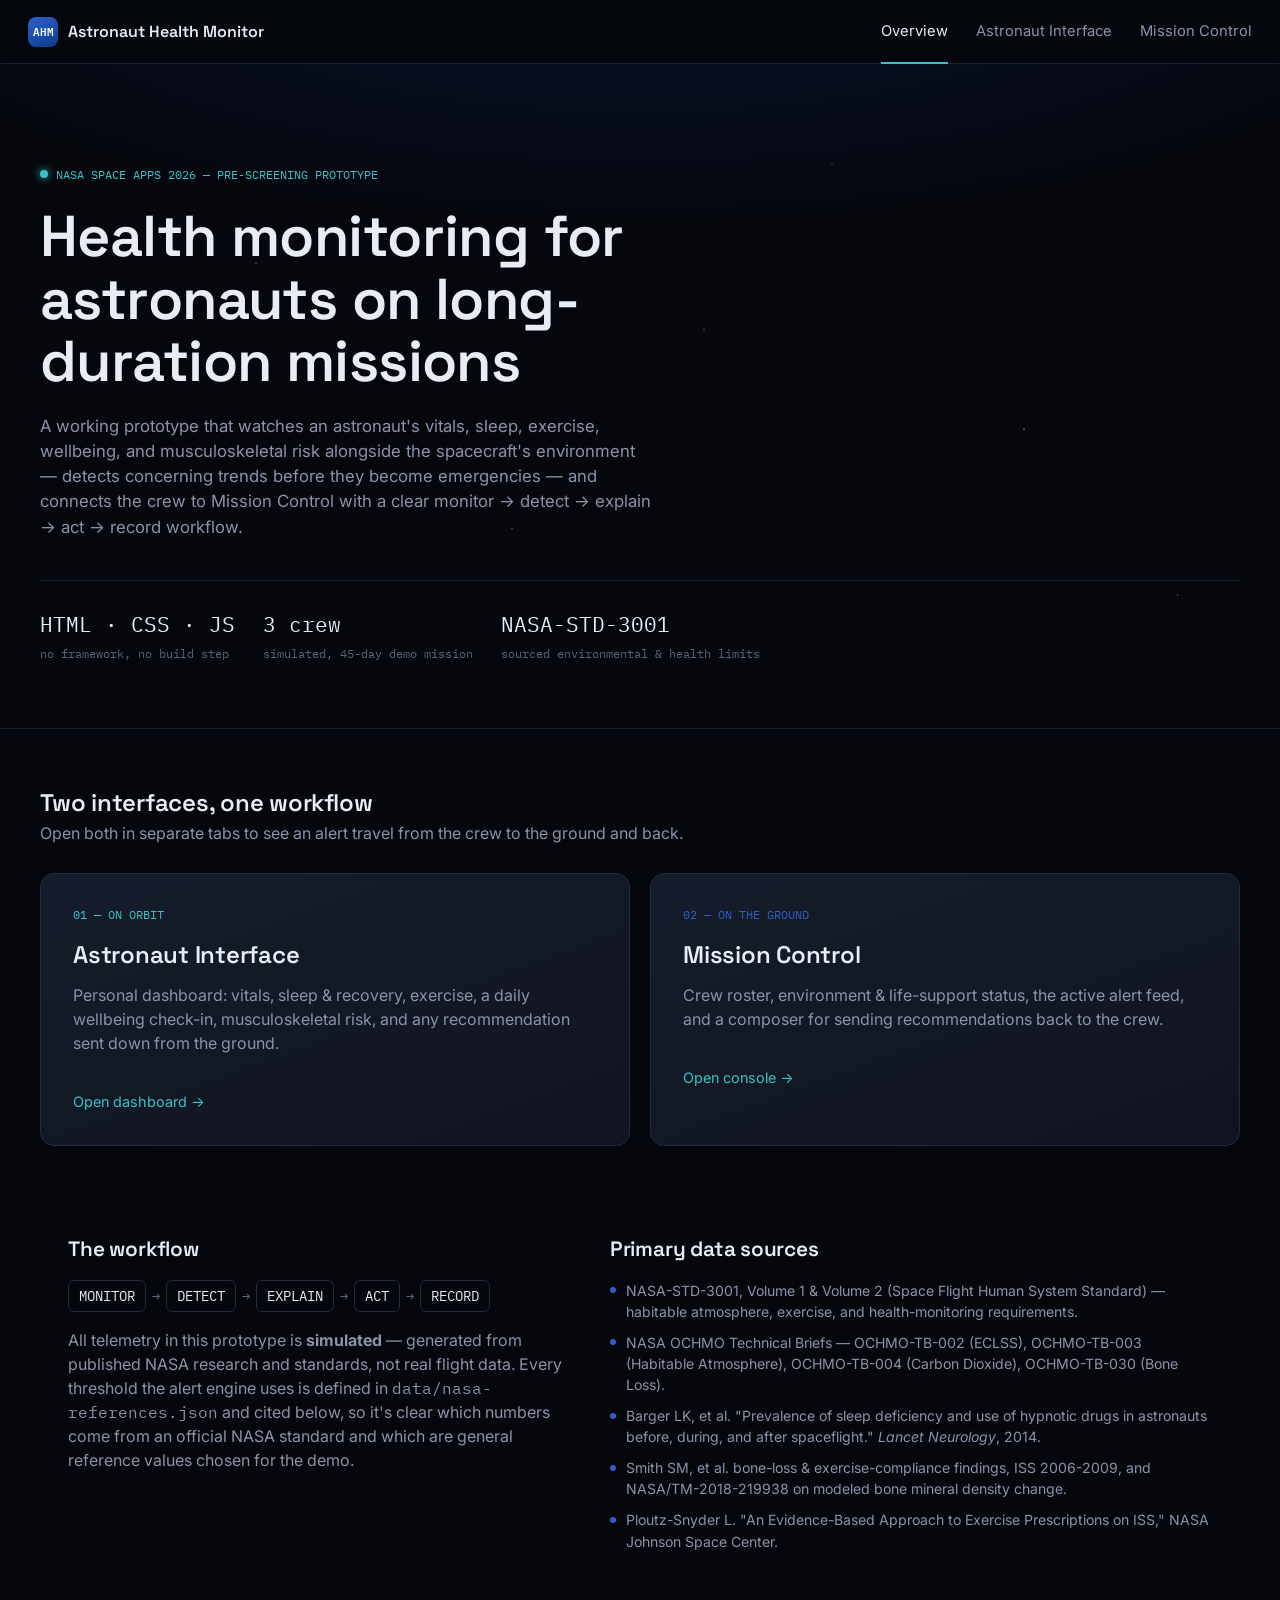
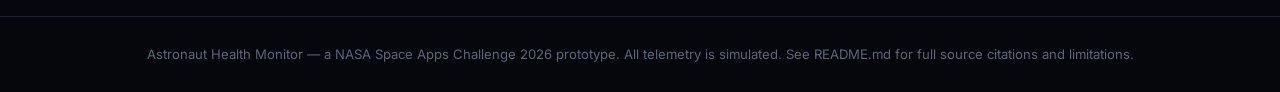
==== index.html @ 50127051 "initial commit" ====
<!DOCTYPE html>
<html lang="en">
<head>
<meta charset="UTF-8" />
<meta name="viewport" content="width=device-width, initial-scale=1.0" />
<title>Astronaut Health Monitor — NASA Space Apps 2026</title>
<meta name="description" content="A monitoring and decision-support prototype for astronaut health and mission control, built for the NASA Space Apps Challenge 2026." />
<link rel="stylesheet" href="assets/css/theme.css" />
<link rel="stylesheet" href="assets/css/pages.css" />
</head>
<body>

<nav class="site-nav">
  <div class="site-nav__brand">
    <span class="site-nav__mark">AHM</span>
    <span>Astronaut Health Monitor</span>
  </div>
  <button class="site-nav__toggle" aria-label="Toggle menu">
    <span></span><span></span><span></span>
  </button>
  <div class="site-nav__links">
    <a href="index.html" data-page="home" aria-current="page">Overview</a>
    <a href="console.html#astronaut" data-page="astronaut">Astronaut Interface</a>
    <a href="console.html#mission-control" data-page="mission-control">Mission Control</a>
  </div>
</nav>

<header class="hero">
  <div class="hero__stars"></div>
  <div class="hero__inner">
    <div class="hero__eyebrow">
      <span class="dot dot--nominal"></span>
      NASA SPACE APPS 2026 — PRE-SCREENING PROTOTYPE
    </div>
    <h1 class="hero__title">Health monitoring for astronauts on long-duration missions</h1>
    <p class="hero__lede">
      A working prototype that watches an astronaut's vitals, sleep, exercise,
      wellbeing, and musculoskeletal risk alongside the spacecraft's
      environment — detects concerning trends before they become
      emergencies — and connects the crew to Mission Control with a clear
      monitor → detect → explain → act → record workflow.
    </p>
    <div class="hero__meta">
      <div class="hero__meta-item">
        <span class="value mono">HTML · CSS · JS</span>
        <span class="label">no framework, no build step</span>
      </div>
      <div class="hero__meta-item">
        <span class="value mono">3 crew</span>
        <span class="label">simulated, 45-day demo mission</span>
      </div>
      <div class="hero__meta-item">
        <span class="value mono">NASA-STD-3001</span>
        <span class="label">sourced environmental &amp; health limits</span>
      </div>
    </div>
  </div>
</header>

<section class="portals">
  <div class="portals__heading">
    <h2>Two interfaces, one workflow</h2>
    <p>Open both in separate tabs to see an alert travel from the crew to the ground and back.</p>
  </div>
  <div class="portal-grid">
    <a class="portal-card portal-card--astronaut" href="console.html#astronaut">
      <div class="portal-card__tag">01 — ON ORBIT</div>
      <h3>Astronaut Interface</h3>
      <p>Personal dashboard: vitals, sleep &amp; recovery, exercise, a daily wellbeing check-in, musculoskeletal risk, and any recommendation sent down from the ground.</p>
      <span class="portal-card__cta">Open dashboard →</span>
    </a>
    <a class="portal-card portal-card--mission" href="console.html#mission-control">
      <div class="portal-card__tag">02 — ON THE GROUND</div>
      <h3>Mission Control</h3>
      <p>Crew roster, environment &amp; life-support status, the active alert feed, and a composer for sending recommendations back to the crew.</p>
      <span class="portal-card__cta">Open console →</span>
    </a>
  </div>
</section>

<section class="about-strip">
  <div>
    <h2>The workflow</h2>
    <div class="workflow">
      <span class="step">MONITOR</span><span class="arrow">→</span>
      <span class="step">DETECT</span><span class="arrow">→</span>
      <span class="step">EXPLAIN</span><span class="arrow">→</span>
      <span class="step">ACT</span><span class="arrow">→</span>
      <span class="step">RECORD</span>
    </div>
    <p style="margin-top:16px;">
      All telemetry in this prototype is <strong>simulated</strong> — generated
      from published NASA research and standards, not real flight data. Every
      threshold the alert engine uses is defined in
      <code class="mono">data/nasa-references.json</code> and cited below, so
      it's clear which numbers come from an official NASA standard and which
      are general reference values chosen for the demo.
    </p>
  </div>
  <div>
    <h2>Primary data sources</h2>
    <ul class="source-list">
      <li>NASA-STD-3001, Volume 1 &amp; Volume 2 (Space Flight Human System Standard) — habitable atmosphere, exercise, and health-monitoring requirements.</li>
      <li>NASA OCHMO Technical Briefs — OCHMO-TB-002 (ECLSS), OCHMO-TB-003 (Habitable Atmosphere), OCHMO-TB-004 (Carbon Dioxide), OCHMO-TB-030 (Bone Loss).</li>
      <li>Barger LK, et al. "Prevalence of sleep deficiency and use of hypnotic drugs in astronauts before, during, and after spaceflight." <em>Lancet Neurology</em>, 2014.</li>
      <li>Smith SM, et al. bone-loss &amp; exercise-compliance findings, ISS 2006-2009, and NASA/TM-2018-219938 on modeled bone mineral density change.</li>
      <li>Ploutz-Snyder L. "An Evidence-Based Approach to Exercise Prescriptions on ISS," NASA Johnson Space Center.</li>
    </ul>
  </div>
</section>

<footer class="site-footer">
  Astronaut Health Monitor — a NASA Space Apps Challenge 2026 prototype. All telemetry is simulated. See README.md for full source citations and limitations.
</footer>

<script src="assets/js/common.js"></script>
<script>
  AHM.initNav('home');
</script>
</body>
</html>
---- assets/css/theme.css ----
/* ==========================================================================
   theme.css — shared design tokens, base elements, and the site nav.
   Loaded on every page. Page-specific layout lives in pages.css.
   ========================================================================== */

@import url('https://fonts.googleapis.com/css2?family=Space+Grotesk:wght@400;500;600;700&family=IBM+Plex+Mono:wght@400;500;600&family=Inter:wght@400;500;600&display=swap');

:root {
  /* Surfaces */
  --bg: #05070d;
  --bg-hero: radial-gradient(ellipse 120% 80% at 50% -20%, #0b1530 0%, #05070d 55%);
  --panel: #10141f;
  --panel-alt: #161c2b;
  --panel-raised: #1b2233;
  --border: #232b3d;
  --border-soft: #1a2032;

  /* Text */
  --text: #e7ecf5;
  --text-dim: #8a93a8;
  --text-faint: #5c6478;

  /* Brand — drawn from the NASA insignia palette */
  --nasa-blue: #0b3d91;
  --nasa-blue-bright: #2e5fc7;
  --nasa-red: #fc3d21;

  /* Status system (used everywhere: dashboards, alerts, badges) */
  --status-nominal: #39c2c9;
  --status-nominal-dim: #163338;
  --status-attention: #f2a93b;
  --status-attention-dim: #3a2c11;
  --status-critical: #fc3d21;
  --status-critical-dim: #3a1410;

  /* Type */
  --font-display: 'Space Grotesk', system-ui, sans-serif;
  --font-mono: 'IBM Plex Mono', ui-monospace, monospace;
  --font-body: 'Inter', system-ui, sans-serif;

  --radius: 10px;
  --radius-sm: 6px;
  --nav-height: 64px;
}

* { box-sizing: border-box; }

html {
  scroll-behavior: smooth;
}

body {
  margin: 0;
  background: var(--bg);
  color: var(--text);
  font-family: var(--font-body);
  line-height: 1.5;
  -webkit-font-smoothing: antialiased;
}

h1, h2, h3, h4 {
  font-family: var(--font-display);
  font-weight: 600;
  margin: 0;
  letter-spacing: -0.01em;
}

p { margin: 0 0 0.75em; color: var(--text-dim); }

a {
  color: inherit;
  text-decoration: none;
}

button, select, input {
  font-family: inherit;
  color: inherit;
}

.mono { font-family: var(--font-mono); }

/* --------------------------------------------------------------------------
   Nav — logo left, links right (collapses to a hamburger under 760px)
   -------------------------------------------------------------------------- */

.site-nav {
  position: sticky;
  top: 0;
  z-index: 100;
  height: var(--nav-height);
  display: flex;
  align-items: center;
  justify-content: space-between;
  padding: 0 28px;
  background: rgba(5, 7, 13, 0.86);
  backdrop-filter: blur(10px);
  border-bottom: 1px solid var(--border-soft);
}

.site-nav__brand {
  display: flex;
  align-items: center;
  gap: 10px;
  font-family: var(--font-display);
  font-weight: 600;
  font-size: 1rem;
  white-space: nowrap;
}

.site-nav__mark {
  width: 30px;
  height: 30px;
  border-radius: 8px;
  display: grid;
  place-items: center;
  background: linear-gradient(155deg, var(--nasa-blue-bright), var(--nasa-blue));
  font-family: var(--font-mono);
  font-size: 0.7rem;
  font-weight: 600;
  color: #fff;
  flex-shrink: 0;
}

.site-nav__links {
  display: flex;
  align-items: center;
  gap: 28px;
}

.site-nav__links a {
  font-size: 0.92rem;
  color: var(--text-dim);
  transition: color 0.15s ease;
}

.site-nav__links a:hover,
.site-nav__links a[aria-current="page"] {
  color: var(--text);
}

.site-nav__links a[aria-current="page"] {
  position: relative;
}

.site-nav__links a[aria-current="page"]::after {
  content: '';
  position: absolute;
  left: 0; right: 0; bottom: -21px;
  height: 2px;
  background: var(--status-nominal);
}

.site-nav__toggle {
  display: none;
  width: 38px;
  height: 38px;
  border: 1px solid var(--border);
  border-radius: var(--radius-sm);
  background: var(--panel);
  cursor: pointer;
  align-items: center;
  justify-content: center;
  flex-direction: column;
  gap: 4px;
}

.site-nav__toggle span {
  display: block;
  width: 16px;
  height: 2px;
  background: var(--text);
}

@media (max-width: 760px) {
  .site-nav__toggle { display: flex; }

  .site-nav__links {
    position: absolute;
    top: var(--nav-height);
    left: 0; right: 0;
    flex-direction: column;
    align-items: flex-start;
    gap: 0;
    background: var(--panel);
    border-bottom: 1px solid var(--border);
    max-height: 0;
    overflow: hidden;
    transition: max-height 0.2s ease;
  }

  .site-nav__links.is-open {
    max-height: 320px;
  }

  .site-nav__links a {
    width: 100%;
    padding: 14px 28px;
    border-bottom: 1px solid var(--border-soft);
  }

  .site-nav__links a[aria-current="page"]::after { display: none; }
}

/* --------------------------------------------------------------------------
   Shared building blocks
   -------------------------------------------------------------------------- */

.panel {
  background: var(--panel);
  border: 1px solid var(--border);
  border-radius: var(--radius);
}

.pill {
  display: inline-flex;
  align-items: center;
  gap: 6px;
  padding: 4px 10px;
  border-radius: 999px;
  font-family: var(--font-mono);
  font-size: 0.72rem;
  font-weight: 600;
  border: 1px solid var(--border);
}

.pill--nominal  { color: var(--status-nominal);   background: var(--status-nominal-dim);   border-color: transparent; }
.pill--attention{ color: var(--status-attention); background: var(--status-attention-dim); border-color: transparent; }
.pill--critical { color: var(--status-critical);  background: var(--status-critical-dim);  border-color: transparent; }

.dot {
  width: 8px; height: 8px;
  border-radius: 50%;
  flex-shrink: 0;
}
.dot--nominal   { background: var(--status-nominal);   box-shadow: 0 0 8px var(--status-nominal); }
.dot--attention { background: var(--status-attention); box-shadow: 0 0 8px var(--status-attention); }
.dot--critical  { background: var(--status-critical);  box-shadow: 0 0 8px var(--status-critical); }

.btn {
  display: inline-flex;
  align-items: center;
  justify-content: center;
  gap: 8px;
  padding: 10px 18px;
  border-radius: var(--radius-sm);
  border: 1px solid var(--border);
  background: var(--panel-alt);
  color: var(--text);
  font-size: 0.88rem;
  font-weight: 500;
  cursor: pointer;
  transition: border-color 0.15s ease, background 0.15s ease;
}
.btn:hover { border-color: var(--text-faint); }
.btn:focus-visible, a:focus-visible, button:focus-visible, select:focus-visible {
  outline: 2px solid var(--status-nominal);
  outline-offset: 2px;
}

.btn--primary {
  background: var(--nasa-blue);
  border-color: var(--nasa-blue-bright);
}
.btn--primary:hover { background: var(--nasa-blue-bright); }

.btn--danger {
  background: var(--status-critical-dim);
  border-color: var(--status-critical);
  color: #ffd6cf;
}

.btn:disabled {
  opacity: 0.45;
  cursor: not-allowed;
}

.container {
  max-width: 1200px;
  margin: 0 auto;
  padding: 0 28px;
}

.site-footer {
  border-top: 1px solid var(--border-soft);
  padding: 28px;
  text-align: center;
  color: var(--text-faint);
  font-size: 0.82rem;
}

@media (prefers-reduced-motion: reduce) {
  * { transition: none !important; animation: none !important; }
}
---- assets/css/pages.css ----
/* ==========================================================================
   pages.css — landing hero + portal tiles, and dashboard layouts for the
   astronaut and mission-control views.
   ========================================================================== */

/* --------------------------------------------------------------------------
   Landing page
   -------------------------------------------------------------------------- */

.hero {
  background: var(--bg-hero);
  padding: 96px 28px 64px;
  border-bottom: 1px solid var(--border-soft);
  overflow: hidden;
  position: relative;
}

.hero__stars {
  position: absolute;
  inset: 0;
  background-image:
    radial-gradient(1px 1px at 20% 30%, #fff, transparent),
    radial-gradient(1px 1px at 65% 15%, #fff, transparent),
    radial-gradient(1.5px 1.5px at 80% 55%, #fff, transparent),
    radial-gradient(1px 1px at 40% 70%, #fff, transparent),
    radial-gradient(1px 1px at 92% 80%, #fff, transparent),
    radial-gradient(1.5px 1.5px at 12% 85%, #fff, transparent),
    radial-gradient(1px 1px at 55% 40%, #fff, transparent);
  opacity: 0.5;
  pointer-events: none;
}

.hero__inner {
  max-width: 1200px;
  margin: 0 auto;
  position: relative;
}

.hero__eyebrow {
  display: inline-flex;
  align-items: center;
  gap: 8px;
  font-family: var(--font-mono);
  font-size: 0.78rem;
  color: var(--status-nominal);
  margin-bottom: 22px;
}

.hero__title {
  font-size: clamp(2.1rem, 5vw, 3.6rem);
  line-height: 1.08;
  max-width: 16ch;
}

.hero__lede {
  margin-top: 22px;
  font-size: 1.05rem;
  max-width: 56ch;
  color: var(--text-dim);
}

.hero__meta {
  display: flex;
  flex-wrap: wrap;
  gap: 28px;
  margin-top: 40px;
  padding-top: 28px;
  border-top: 1px solid var(--border-soft);
}

.hero__meta-item {
  font-family: var(--font-mono);
}

.hero__meta-item .value {
  display: block;
  font-size: 1.3rem;
  color: var(--text);
}

.hero__meta-item .label {
  font-size: 0.74rem;
  color: var(--text-faint);
}

.portals {
  padding: 56px 28px 24px;
}

.portals__heading {
  max-width: 1200px;
  margin: 0 auto 28px;
}

.portals__heading h2 { font-size: 1.5rem; }

.portal-grid {
  max-width: 1200px;
  margin: 0 auto;
  display: grid;
  grid-template-columns: 1fr 1fr;
  gap: 20px;
}

@media (max-width: 820px) {
  .portal-grid { grid-template-columns: 1fr; }
}

.portal-card {
  display: block;
  padding: 32px;
  border-radius: 14px;
  border: 1px solid var(--border);
  background: linear-gradient(160deg, var(--panel-alt), var(--panel));
  position: relative;
  overflow: hidden;
  transition: border-color 0.18s ease, transform 0.18s ease;
}

.portal-card:hover {
  border-color: var(--text-faint);
  transform: translateY(-2px);
}

.portal-card__tag {
  font-family: var(--font-mono);
  font-size: 0.72rem;
  color: var(--text-faint);
}

.portal-card h3 {
  margin-top: 14px;
  font-size: 1.5rem;
}

.portal-card p { margin-top: 10px; }

.portal-card__cta {
  margin-top: 24px;
  display: inline-flex;
  align-items: center;
  gap: 8px;
  font-size: 0.9rem;
  color: var(--status-nominal);
}

.portal-card--astronaut .portal-card__tag { color: var(--status-nominal); }
.portal-card--mission .portal-card__tag { color: var(--nasa-blue-bright); }

.about-strip {
  max-width: 1200px;
  margin: 64px auto 0;
  padding: 0 0 64px;
  display: grid;
  grid-template-columns: 1fr 1.2fr;
  gap: 40px;
}

@media (max-width: 820px) {
  .about-strip { grid-template-columns: 1fr; padding: 0 28px 48px; }
}

.about-strip { padding-left: 28px; padding-right: 28px; }

.about-strip h2 { font-size: 1.3rem; margin-bottom: 14px; }

.workflow {
  font-family: var(--font-mono);
  font-size: 0.85rem;
  display: flex;
  flex-wrap: wrap;
  gap: 8px 6px;
  align-items: center;
  color: var(--text-dim);
}
.workflow span.step {
  padding: 5px 10px;
  border: 1px solid var(--border);
  border-radius: 6px;
  color: var(--text);
}
.workflow span.arrow { color: var(--text-faint); }

.source-list {
  list-style: none;
  margin: 0;
  padding: 0;
  display: grid;
  gap: 10px;
}
.source-list li {
  font-size: 0.88rem;
  padding-left: 16px;
  position: relative;
  color: var(--text-dim);
}
.source-list li::before {
  content: '';
  position: absolute;
  left: 0; top: 0.55em;
  width: 6px; height: 6px;
  border-radius: 50%;
  background: var(--nasa-blue-bright);
}

/* --------------------------------------------------------------------------
   Dashboards (shared shell)
   -------------------------------------------------------------------------- */

.dash-header {
  padding: 28px 28px 0;
}

.dash-titlebar {
  max-width: 1200px;
  margin: 0 auto;
  display: flex;
  align-items: flex-end;
  justify-content: space-between;
  flex-wrap: wrap;
  gap: 16px;
  padding-bottom: 20px;
  border-bottom: 1px solid var(--border-soft);
}

.dash-titlebar h1 { font-size: 1.4rem; }
.dash-titlebar .subtitle { font-family: var(--font-mono); font-size: 0.8rem; color: var(--text-faint); margin-top: 6px; }

.dash-controls {
  display: flex;
  align-items: center;
  gap: 12px;
  flex-wrap: wrap;
}

.select {
  padding: 9px 12px;
  border-radius: var(--radius-sm);
  border: 1px solid var(--border);
  background: var(--panel);
  font-size: 0.86rem;
}

.dash-body {
  max-width: 1200px;
  margin: 0 auto;
  padding: 24px 28px 72px;
  display: grid;
  gap: 20px;
}

.grid-2 { display: grid; grid-template-columns: 1fr 1fr; gap: 20px; }
.grid-3 { display: grid; grid-template-columns: repeat(3, 1fr); gap: 20px; }
@media (max-width: 900px) {
  .grid-2, .grid-3 { grid-template-columns: 1fr; }
}

.card {
  padding: 20px 22px;
}

.card__head {
  display: flex;
  align-items: center;
  justify-content: space-between;
  margin-bottom: 14px;
}

.card__head h3 { font-size: 0.95rem; }
.card__head .hint { font-size: 0.76rem; color: var(--text-faint); font-family: var(--font-mono); }

/* Status banner */
.status-banner {
  display: flex;
  align-items: center;
  gap: 18px;
  padding: 22px 26px;
}
.status-banner__code {
  font-family: var(--font-mono);
  font-size: 2rem;
  font-weight: 600;
}
.status-banner__code--nominal { color: var(--status-nominal); }
.status-banner__code--attention { color: var(--status-attention); }
.status-banner__code--critical { color: var(--status-critical); }

.status-banner__desc { color: var(--text-dim); font-size: 0.9rem; max-width: 60ch; }

/* Vitals grid of small metric tiles */
.metric-grid {
  display: grid;
  grid-template-columns: repeat(auto-fill, minmax(150px, 1fr));
  gap: 12px;
}

.metric {
  padding: 14px 16px;
  border-radius: var(--radius-sm);
  border: 1px solid var(--border-soft);
  background: var(--panel-alt);
}

.metric .label {
  font-size: 0.74rem;
  color: var(--text-faint);
  text-transform: none;
}

.metric .value {
  font-family: var(--font-mono);
  font-size: 1.35rem;
  margin-top: 4px;
}

.metric .unit {
  font-size: 0.78rem;
  color: var(--text-faint);
  margin-left: 3px;
}

.metric.is-attention .value { color: var(--status-attention); }
.metric.is-critical .value { color: var(--status-critical); }

/* Trend chart wrapper */
.chart-wrap {
  width: 100%;
  height: 90px;
}
.chart-wrap svg { width: 100%; height: 100%; display: block; }

/* Sliders (wellbeing self-assessment) */
.slider-row {
  display: grid;
  grid-template-columns: 110px 1fr 28px;
  align-items: center;
  gap: 12px;
  margin-bottom: 14px;
  font-size: 0.86rem;
}
.slider-row input[type="range"] {
  width: 100%;
  accent-color: var(--status-nominal);
}
.slider-row .val { font-family: var(--font-mono); text-align: right; color: var(--text-dim); }

/* Alerts list */
.alert-list { display: grid; gap: 10px; }
.alert-item {
  display: flex;
  gap: 12px;
  padding: 12px 14px;
  border-radius: var(--radius-sm);
  border: 1px solid var(--border-soft);
  background: var(--panel-alt);
}
.alert-item__body { flex: 1; }
.alert-item__title { font-size: 0.88rem; font-weight: 500; }
.alert-item__meta { font-family: var(--font-mono); font-size: 0.72rem; color: var(--text-faint); margin-top: 3px; }

/* History / event log table */
.log-table { width: 100%; border-collapse: collapse; font-size: 0.85rem; }
.log-table th, .log-table td {
  text-align: left;
  padding: 9px 10px;
  border-bottom: 1px solid var(--border-soft);
}
.log-table th { color: var(--text-faint); font-weight: 500; font-size: 0.74rem; font-family: var(--font-mono); }
.log-table td.mono { color: var(--text-dim); }

/* Crew roster (mission control) */
.crew-roster { display: grid; gap: 10px; }
.crew-card {
  display: flex;
  align-items: center;
  gap: 12px;
  padding: 12px 14px;
  border-radius: var(--radius-sm);
  border: 1px solid var(--border-soft);
  background: var(--panel-alt);
  cursor: pointer;
  text-align: left;
  width: 100%;
}
.crew-card.is-selected { border-color: var(--status-nominal); }
.crew-card__avatar {
  width: 36px; height: 36px;
  border-radius: 8px;
  display: grid; place-items: center;
  background: var(--panel-raised);
  font-family: var(--font-mono);
  font-size: 0.78rem;
  color: var(--text-dim);
  flex-shrink: 0;
}
.crew-card__name { font-size: 0.88rem; }
.crew-card__role { font-size: 0.74rem; color: var(--text-faint); }
.crew-card__status { margin-left: auto; }

/* Message composer */
.composer textarea {
  width: 100%;
  min-height: 80px;
  resize: vertical;
  background: var(--panel-alt);
  border: 1px solid var(--border);
  border-radius: var(--radius-sm);
  color: var(--text);
  padding: 10px 12px;
  font-size: 0.88rem;
  font-family: inherit;
}
.composer .template-row {
  display: flex;
  flex-wrap: wrap;
  gap: 8px;
  margin-bottom: 10px;
}
.template-chip {
  font-size: 0.76rem;
  padding: 5px 10px;
  border-radius: 999px;
  border: 1px solid var(--border);
  background: var(--panel);
  color: var(--text-dim);
  cursor: pointer;
}
.template-chip:hover { color: var(--text); border-color: var(--text-faint); }

/* Incoming message banner (astronaut view) */
.incoming-message {
  padding: 18px 20px;
  border-radius: var(--radius);
  border: 1px solid var(--nasa-blue-bright);
  background: linear-gradient(160deg, rgba(46,95,199,0.16), rgba(11,61,145,0.08));
}
.incoming-message__from {
  font-family: var(--font-mono);
  font-size: 0.74rem;
  color: var(--nasa-blue-bright);
  letter-spacing: 0.02em;
}
.incoming-message__body { margin: 10px 0 16px; font-size: 0.95rem; color: var(--text); }

.empty-state {
  padding: 24px;
  text-align: center;
  color: var(--text-faint);
  font-size: 0.86rem;
}

.footnote {
  font-size: 0.78rem;
  color: var(--text-faint);
  margin-top: 4px;
}
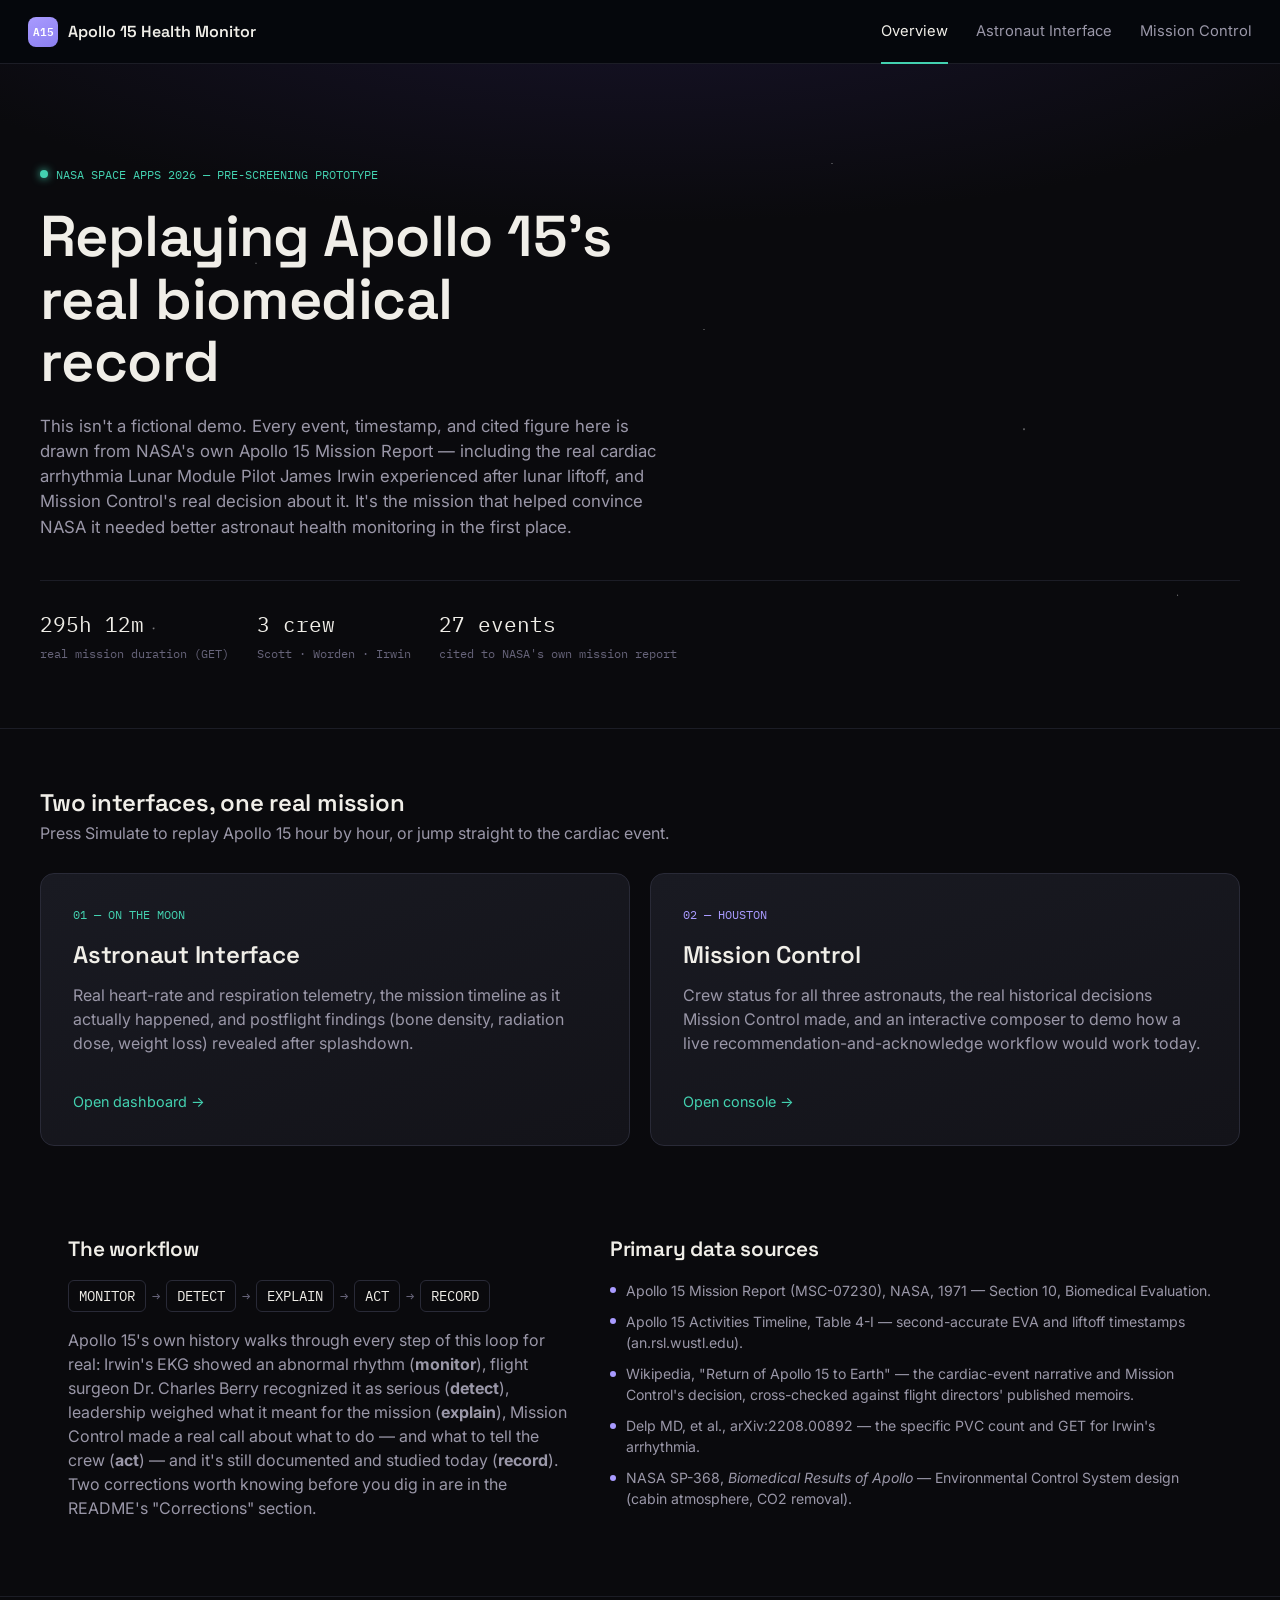
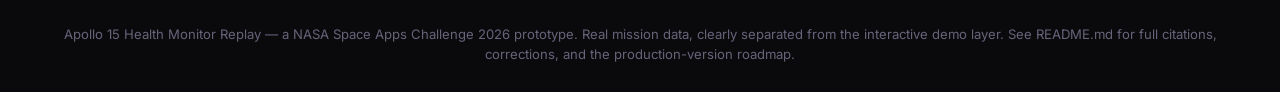
==== commit 218bfd7c: "Redesigned with real Apollo 15 data" ====
--- a/index.html
+++ b/index.html
@@ -3,8 +3,8 @@
 <head>
 <meta charset="UTF-8" />
 <meta name="viewport" content="width=device-width, initial-scale=1.0" />
-<title>Astronaut Health Monitor — NASA Space Apps 2026</title>
-<meta name="description" content="A monitoring and decision-support prototype for astronaut health and mission control, built for the NASA Space Apps Challenge 2026." />
+<title>Astronaut Health Monitor — Apollo 15 Replay | NASA Space Apps 2026</title>
+<meta name="description" content="A real-data astronaut health monitoring and mission-control prototype, replaying Apollo 15's actual biomedical record. Built for the NASA Space Apps Challenge 2026." />
 <link rel="stylesheet" href="assets/css/theme.css" />
 <link rel="stylesheet" href="assets/css/pages.css" />
 </head>
@@ -12,8 +12,8 @@
 
 <nav class="site-nav">
   <div class="site-nav__brand">
-    <span class="site-nav__mark">AHM</span>
-    <span>Astronaut Health Monitor</span>
+    <span class="site-nav__mark">A15</span>
+    <span>Apollo 15 Health Monitor</span>
   </div>
   <button class="site-nav__toggle" aria-label="Toggle menu">
     <span></span><span></span><span></span>
@@ -32,26 +32,27 @@
       <span class="dot dot--nominal"></span>
       NASA SPACE APPS 2026 — PRE-SCREENING PROTOTYPE
     </div>
-    <h1 class="hero__title">Health monitoring for astronauts on long-duration missions</h1>
+    <h1 class="hero__title">Replaying Apollo 15's real biomedical record</h1>
     <p class="hero__lede">
-      A working prototype that watches an astronaut's vitals, sleep, exercise,
-      wellbeing, and musculoskeletal risk alongside the spacecraft's
-      environment — detects concerning trends before they become
-      emergencies — and connects the crew to Mission Control with a clear
-      monitor → detect → explain → act → record workflow.
+      This isn't a fictional demo. Every event, timestamp, and cited figure
+      here is drawn from NASA's own Apollo 15 Mission Report — including
+      the real cardiac arrhythmia Lunar Module Pilot James Irwin experienced
+      after lunar liftoff, and Mission Control's real decision about it. It's
+      the mission that helped convince NASA it needed better astronaut
+      health monitoring in the first place.
     </p>
     <div class="hero__meta">
       <div class="hero__meta-item">
-        <span class="value mono">HTML · CSS · JS</span>
-        <span class="label">no framework, no build step</span>
+        <span class="value mono">295h 12m</span>
+        <span class="label">real mission duration (GET)</span>
       </div>
       <div class="hero__meta-item">
         <span class="value mono">3 crew</span>
-        <span class="label">simulated, 45-day demo mission</span>
+        <span class="label">Scott · Worden · Irwin</span>
       </div>
       <div class="hero__meta-item">
-        <span class="value mono">NASA-STD-3001</span>
-        <span class="label">sourced environmental &amp; health limits</span>
+        <span class="value mono">27 events</span>
+        <span class="label">cited to NASA's own mission report</span>
       </div>
     </div>
   </div>
@@ -59,20 +60,20 @@
 
 <section class="portals">
   <div class="portals__heading">
-    <h2>Two interfaces, one workflow</h2>
-    <p>Open both in separate tabs to see an alert travel from the crew to the ground and back.</p>
+    <h2>Two interfaces, one real mission</h2>
+    <p>Press Simulate to replay Apollo 15 hour by hour, or jump straight to the cardiac event.</p>
   </div>
   <div class="portal-grid">
     <a class="portal-card portal-card--astronaut" href="console.html#astronaut">
-      <div class="portal-card__tag">01 — ON ORBIT</div>
+      <div class="portal-card__tag">01 — ON THE MOON</div>
       <h3>Astronaut Interface</h3>
-      <p>Personal dashboard: vitals, sleep &amp; recovery, exercise, a daily wellbeing check-in, musculoskeletal risk, and any recommendation sent down from the ground.</p>
+      <p>Real heart-rate and respiration telemetry, the mission timeline as it actually happened, and postflight findings (bone density, radiation dose, weight loss) revealed after splashdown.</p>
       <span class="portal-card__cta">Open dashboard →</span>
     </a>
     <a class="portal-card portal-card--mission" href="console.html#mission-control">
-      <div class="portal-card__tag">02 — ON THE GROUND</div>
+      <div class="portal-card__tag">02 — HOUSTON</div>
       <h3>Mission Control</h3>
-      <p>Crew roster, environment &amp; life-support status, the active alert feed, and a composer for sending recommendations back to the crew.</p>
+      <p>Crew status for all three astronauts, the real historical decisions Mission Control made, and an interactive composer to demo how a live recommendation-and-acknowledge workflow would work today.</p>
       <span class="portal-card__cta">Open console →</span>
     </a>
   </div>
@@ -89,28 +90,31 @@
       <span class="step">RECORD</span>
     </div>
     <p style="margin-top:16px;">
-      All telemetry in this prototype is <strong>simulated</strong> — generated
-      from published NASA research and standards, not real flight data. Every
-      threshold the alert engine uses is defined in
-      <code class="mono">data/nasa-references.json</code> and cited below, so
-      it's clear which numbers come from an official NASA standard and which
-      are general reference values chosen for the demo.
+      Apollo 15's own history walks through every step of this loop for real:
+      Irwin's EKG showed an abnormal rhythm (<strong>monitor</strong>), flight
+      surgeon Dr. Charles Berry recognized it as serious
+      (<strong>detect</strong>), leadership weighed what it meant for the
+      mission (<strong>explain</strong>), Mission Control made a real call
+      about what to do — and what to tell the crew
+      (<strong>act</strong>) — and it's still documented and studied today
+      (<strong>record</strong>). Two corrections worth knowing before you
+      dig in are in the README's "Corrections" section.
     </p>
   </div>
   <div>
     <h2>Primary data sources</h2>
     <ul class="source-list">
-      <li>NASA-STD-3001, Volume 1 &amp; Volume 2 (Space Flight Human System Standard) — habitable atmosphere, exercise, and health-monitoring requirements.</li>
-      <li>NASA OCHMO Technical Briefs — OCHMO-TB-002 (ECLSS), OCHMO-TB-003 (Habitable Atmosphere), OCHMO-TB-004 (Carbon Dioxide), OCHMO-TB-030 (Bone Loss).</li>
-      <li>Barger LK, et al. "Prevalence of sleep deficiency and use of hypnotic drugs in astronauts before, during, and after spaceflight." <em>Lancet Neurology</em>, 2014.</li>
-      <li>Smith SM, et al. bone-loss &amp; exercise-compliance findings, ISS 2006-2009, and NASA/TM-2018-219938 on modeled bone mineral density change.</li>
-      <li>Ploutz-Snyder L. "An Evidence-Based Approach to Exercise Prescriptions on ISS," NASA Johnson Space Center.</li>
+      <li>Apollo 15 Mission Report (MSC-07230), NASA, 1971 — Section 10, Biomedical Evaluation.</li>
+      <li>Apollo 15 Activities Timeline, Table 4-I — second-accurate EVA and liftoff timestamps (an.rsl.wustl.edu).</li>
+      <li>Wikipedia, "Return of Apollo 15 to Earth" — the cardiac-event narrative and Mission Control's decision, cross-checked against flight directors' published memoirs.</li>
+      <li>Delp MD, et al., arXiv:2208.00892 — the specific PVC count and GET for Irwin's arrhythmia.</li>
+      <li>NASA SP-368, <em>Biomedical Results of Apollo</em> — Environmental Control System design (cabin atmosphere, CO2 removal).</li>
     </ul>
   </div>
 </section>
 
 <footer class="site-footer">
-  Astronaut Health Monitor — a NASA Space Apps Challenge 2026 prototype. All telemetry is simulated. See README.md for full source citations and limitations.
+  Apollo 15 Health Monitor Replay — a NASA Space Apps Challenge 2026 prototype. Real mission data, clearly separated from the interactive demo layer. See README.md for full citations, corrections, and the production-version roadmap.
 </footer>
 
 <script src="assets/js/common.js"></script>
--- a/assets/css/theme.css
+++ b/assets/css/theme.css
@@ -6,28 +6,30 @@
 @import url('https://fonts.googleapis.com/css2?family=Space+Grotesk:wght@400;500;600;700&family=IBM+Plex+Mono:wght@400;500;600&family=Inter:wght@400;500;600&display=swap');
 
 :root {
-  /* Surfaces */
-  --bg: #05070d;
-  --bg-hero: radial-gradient(ellipse 120% 80% at 50% -20%, #0b1530 0%, #05070d 55%);
-  --panel: #10141f;
-  --panel-alt: #161c2b;
-  --panel-raised: #1b2233;
-  --border: #232b3d;
-  --border-soft: #1a2032;
+  /* Surfaces — warm near-black, not cold blue-black */
+  --bg: #0a0a0d;
+  --bg-hero: radial-gradient(ellipse 120% 80% at 50% -20%, #1a1530 0%, #0a0a0d 55%);
+  --panel: #131319;
+  --panel-alt: #191a22;
+  --panel-raised: #20212b;
+  --border: #292a37;
+  --border-soft: #1c1d26;
 
   /* Text */
-  --text: #e7ecf5;
-  --text-dim: #8a93a8;
-  --text-faint: #5c6478;
-
-  /* Brand — drawn from the NASA insignia palette */
-  --nasa-blue: #0b3d91;
-  --nasa-blue-bright: #2e5fc7;
-  --nasa-red: #fc3d21;
+  --text: #f0eee8;
+  --text-dim: #9a97a8;
+  --text-faint: #67647a;
+
+  /* Brand accent — violet primary (interactive chrome), gold secondary
+     (marks real, cited historical data points throughout the app) */
+  --accent: #8b7ff0;
+  --accent-bright: #a99bff;
+  --gold: #d9ae5c;
+  --gold-dim: #3a2f18;
 
   /* Status system (used everywhere: dashboards, alerts, badges) */
-  --status-nominal: #39c2c9;
-  --status-nominal-dim: #163338;
+  --status-nominal: #43d1b0;
+  --status-nominal-dim: #163332;
   --status-attention: #f2a93b;
   --status-attention-dim: #3a2c11;
   --status-critical: #fc3d21;
@@ -113,7 +115,7 @@
   border-radius: 8px;
   display: grid;
   place-items: center;
-  background: linear-gradient(155deg, var(--nasa-blue-bright), var(--nasa-blue));
+  background: linear-gradient(155deg, var(--accent-bright), var(--accent));
   font-family: var(--font-mono);
   font-size: 0.7rem;
   font-weight: 600;
@@ -258,10 +260,10 @@
 }
 
 .btn--primary {
-  background: var(--nasa-blue);
-  border-color: var(--nasa-blue-bright);
-}
-.btn--primary:hover { background: var(--nasa-blue-bright); }
+  background: var(--accent);
+  border-color: var(--accent-bright);
+}
+.btn--primary:hover { background: var(--accent-bright); }
 
 .btn--danger {
   background: var(--status-critical-dim);
@@ -291,3 +293,145 @@
 @media (prefers-reduced-motion: reduce) {
   * { transition: none !important; animation: none !important; }
 }
+
+/* --------------------------------------------------------------------------
+   Simulation control bar (shared across both views)
+   -------------------------------------------------------------------------- */
+
+.sim-bar {
+  position: sticky;
+  top: var(--nav-height);
+  z-index: 90;
+  background: rgba(19, 19, 25, 0.92);
+  backdrop-filter: blur(10px);
+  border-bottom: 1px solid var(--border-soft);
+}
+
+.sim-bar__inner {
+  max-width: 1200px;
+  margin: 0 auto;
+  padding: 10px 28px;
+  display: flex;
+  align-items: center;
+  gap: 24px;
+  flex-wrap: wrap;
+}
+
+.sim-bar__get {
+  display: flex;
+  align-items: baseline;
+  gap: 8px;
+}
+.sim-bar__get .label {
+  font-family: var(--font-mono);
+  font-size: 0.7rem;
+  color: var(--text-faint);
+  letter-spacing: 0.05em;
+}
+.sim-bar__get .value {
+  font-family: var(--font-mono);
+  font-size: 1.3rem;
+  font-weight: 600;
+  color: var(--gold);
+}
+.sim-bar__get .sublabel {
+  font-size: 0.76rem;
+  color: var(--text-faint);
+}
+
+.sim-bar__controls {
+  display: flex;
+  align-items: center;
+  gap: 8px;
+}
+
+.sim-bar__jump {
+  display: flex;
+  align-items: center;
+  gap: 10px;
+  margin-left: auto;
+}
+.sim-bar__jump .label {
+  font-size: 0.78rem;
+  color: var(--text-faint);
+  white-space: nowrap;
+}
+
+.btn--icon {
+  padding: 8px 12px;
+  font-family: var(--font-mono);
+  font-size: 0.82rem;
+}
+
+@media (max-width: 760px) {
+  .sim-bar__inner { gap: 12px; }
+  .sim-bar__jump { margin-left: 0; width: 100%; }
+  .sim-bar__jump select { flex: 1; }
+}
+
+/* --------------------------------------------------------------------------
+   Real-event timeline (astronaut view "Mission Timeline" card)
+   -------------------------------------------------------------------------- */
+
+.event-timeline {
+  display: grid;
+  gap: 10px;
+  max-height: 420px;
+  overflow-y: auto;
+}
+
+.event-item {
+  display: flex;
+  gap: 14px;
+  padding: 12px 14px;
+  border-radius: var(--radius-sm);
+  border: 1px solid var(--border-soft);
+  background: var(--panel-alt);
+}
+
+.event-item__get {
+  font-family: var(--font-mono);
+  font-size: 0.76rem;
+  color: var(--gold);
+  white-space: nowrap;
+  min-width: 4.5em;
+}
+
+.event-item__body { flex: 1; }
+.event-item__title { font-size: 0.9rem; font-weight: 500; }
+.event-item__detail { font-size: 0.82rem; color: var(--text-dim); margin-top: 4px; }
+.event-item__source { font-size: 0.72rem; color: var(--text-faint); margin-top: 6px; font-style: italic; }
+
+.event-tag {
+  display: inline-block;
+  font-family: var(--font-mono);
+  font-size: 0.66rem;
+  padding: 2px 8px;
+  border-radius: 999px;
+  margin-bottom: 5px;
+  text-transform: uppercase;
+  letter-spacing: 0.04em;
+}
+.event-tag--milestone { background: var(--panel-raised); color: var(--text-dim); }
+.event-tag--eva { background: var(--gold-dim); color: var(--gold); }
+.event-tag--medical { background: var(--status-critical-dim); color: var(--status-critical); }
+.event-tag--mission-control-decision { background: var(--status-attention-dim); color: var(--status-attention); }
+.event-tag--sleep { background: var(--panel-raised); color: var(--accent-bright); }
+.event-tag--postflight { background: var(--status-nominal-dim); color: var(--status-nominal); }
+.event-tag--demo { background: var(--panel-raised); color: var(--accent-bright); }
+
+.chart-legend {
+  display: flex;
+  gap: 16px;
+  font-size: 0.72rem;
+  color: var(--text-faint);
+  margin-top: 6px;
+  flex-wrap: wrap;
+}
+.chart-legend .swatch {
+  display: inline-block;
+  width: 9px; height: 9px;
+  border-radius: 50%;
+  margin-right: 5px;
+  vertical-align: middle;
+}
--- a/assets/css/pages.css
+++ b/assets/css/pages.css
@@ -145,7 +145,7 @@
 }
 
 .portal-card--astronaut .portal-card__tag { color: var(--status-nominal); }
-.portal-card--mission .portal-card__tag { color: var(--nasa-blue-bright); }
+.portal-card--mission .portal-card__tag { color: var(--accent-bright); }
 
 .about-strip {
   max-width: 1200px;
@@ -200,7 +200,7 @@
   left: 0; top: 0.55em;
   width: 6px; height: 6px;
   border-radius: 50%;
-  background: var(--nasa-blue-bright);
+  background: var(--accent-bright);
 }
 
 /* --------------------------------------------------------------------------
@@ -431,13 +431,13 @@
 .incoming-message {
   padding: 18px 20px;
   border-radius: var(--radius);
-  border: 1px solid var(--nasa-blue-bright);
+  border: 1px solid var(--accent-bright);
   background: linear-gradient(160deg, rgba(46,95,199,0.16), rgba(11,61,145,0.08));
 }
 .incoming-message__from {
   font-family: var(--font-mono);
   font-size: 0.74rem;
-  color: var(--nasa-blue-bright);
+  color: var(--accent-bright);
   letter-spacing: 0.02em;
 }
 .incoming-message__body { margin: 10px 0 16px; font-size: 0.95rem; color: var(--text); }
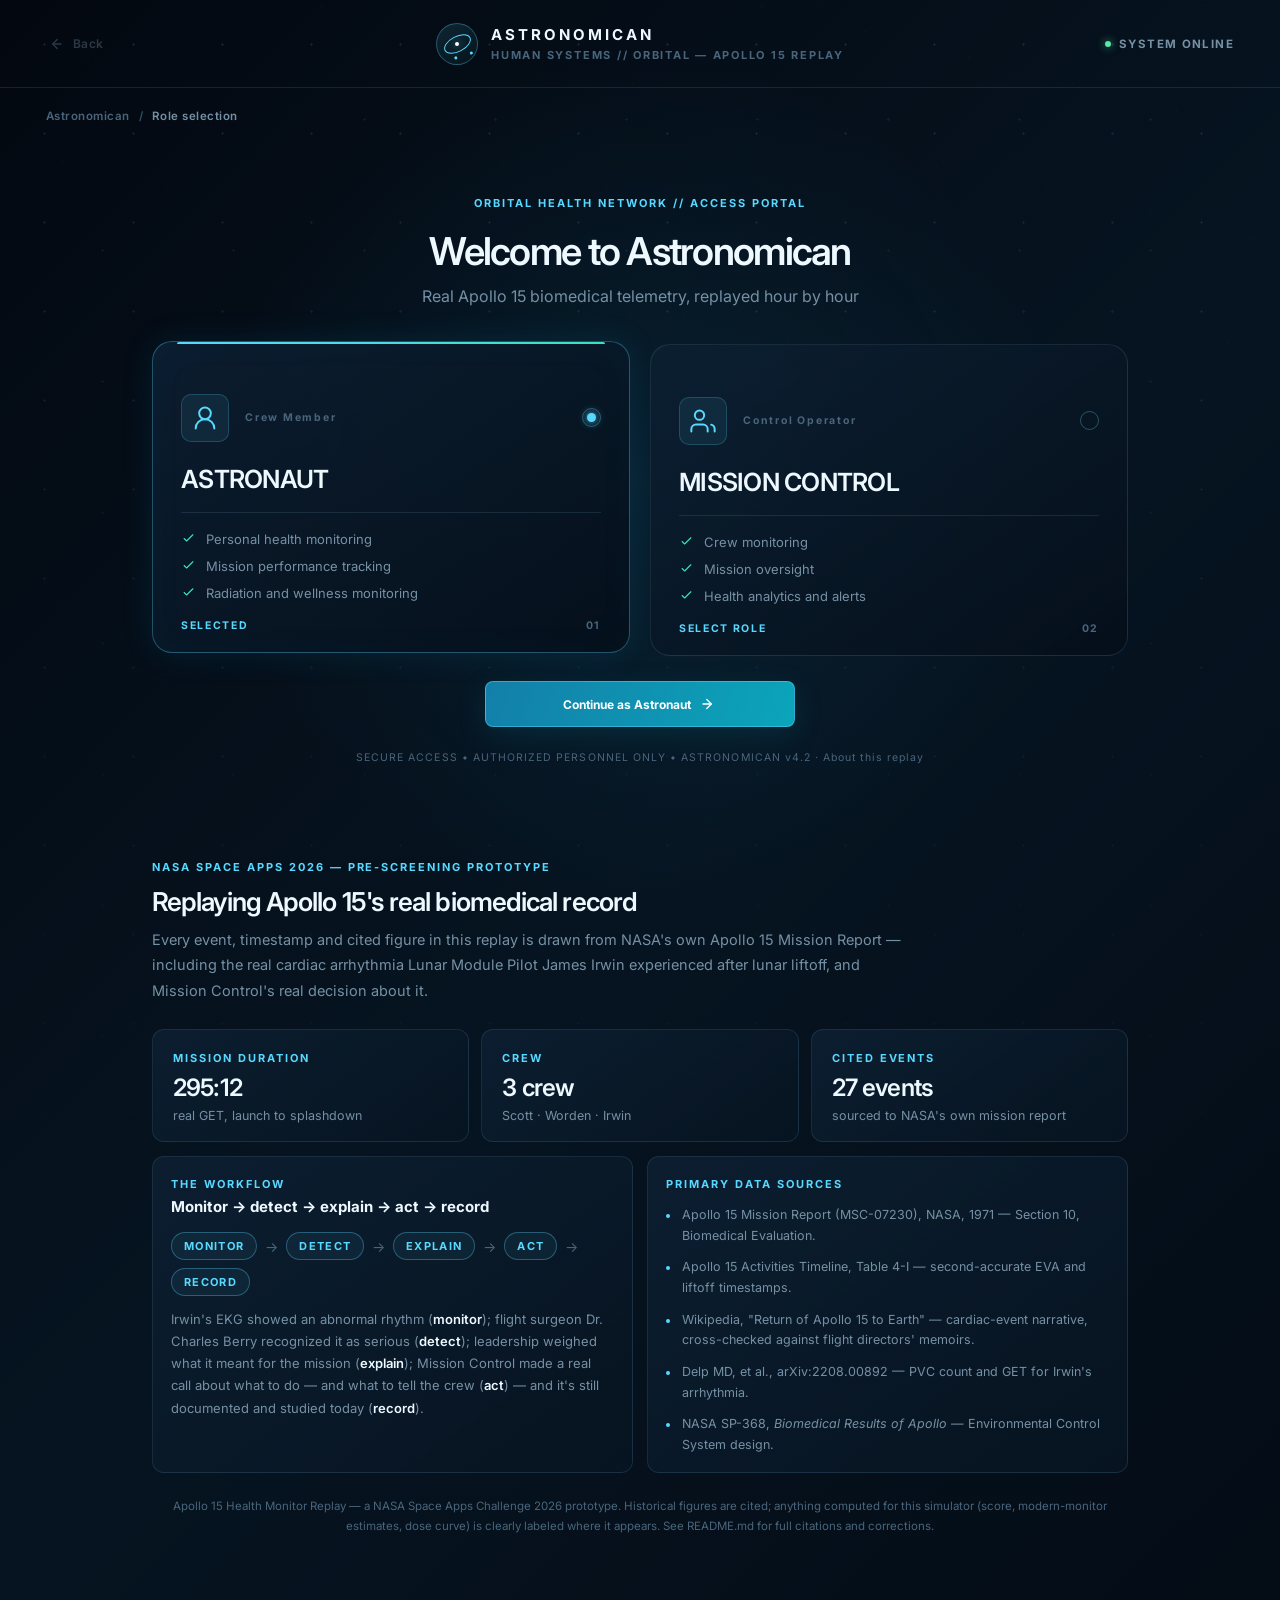
==== commit 25b9a39b: "Implimented New UI" ====
--- a/index.html
+++ b/index.html
@@ -3,123 +3,22 @@
 <head>
 <meta charset="UTF-8" />
 <meta name="viewport" content="width=device-width, initial-scale=1.0" />
-<title>Astronaut Health Monitor — Apollo 15 Replay | NASA Space Apps 2026</title>
+<title>Astronomican — Apollo 15 Health Monitor Replay | NASA Space Apps 2026</title>
 <meta name="description" content="A real-data astronaut health monitoring and mission-control prototype, replaying Apollo 15's actual biomedical record. Built for the NASA Space Apps Challenge 2026." />
-<link rel="stylesheet" href="assets/css/theme.css" />
-<link rel="stylesheet" href="assets/css/pages.css" />
+<link rel="icon" href="assets/img/favicon.svg" type="image/svg+xml" />
+<link rel="preconnect" href="https://fonts.googleapis.com" />
+<link rel="stylesheet" href="assets/css/style.css" />
+<link rel="stylesheet" href="assets/css/extras.css" />
 </head>
 <body>
+<div id="app"></div>
 
-<nav class="site-nav">
-  <div class="site-nav__brand">
-    <span class="site-nav__mark">A15</span>
-    <span>Apollo 15 Health Monitor</span>
-  </div>
-  <button class="site-nav__toggle" aria-label="Toggle menu">
-    <span></span><span></span><span></span>
-  </button>
-  <div class="site-nav__links">
-    <a href="index.html" data-page="home" aria-current="page">Overview</a>
-    <a href="console.html#astronaut" data-page="astronaut">Astronaut Interface</a>
-    <a href="console.html#mission-control" data-page="mission-control">Mission Control</a>
-  </div>
-</nav>
-
-<header class="hero">
-  <div class="hero__stars"></div>
-  <div class="hero__inner">
-    <div class="hero__eyebrow">
-      <span class="dot dot--nominal"></span>
-      NASA SPACE APPS 2026 — PRE-SCREENING PROTOTYPE
-    </div>
-    <h1 class="hero__title">Replaying Apollo 15's real biomedical record</h1>
-    <p class="hero__lede">
-      This isn't a fictional demo. Every event, timestamp, and cited figure
-      here is drawn from NASA's own Apollo 15 Mission Report — including
-      the real cardiac arrhythmia Lunar Module Pilot James Irwin experienced
-      after lunar liftoff, and Mission Control's real decision about it. It's
-      the mission that helped convince NASA it needed better astronaut
-      health monitoring in the first place.
-    </p>
-    <div class="hero__meta">
-      <div class="hero__meta-item">
-        <span class="value mono">295h 12m</span>
-        <span class="label">real mission duration (GET)</span>
-      </div>
-      <div class="hero__meta-item">
-        <span class="value mono">3 crew</span>
-        <span class="label">Scott · Worden · Irwin</span>
-      </div>
-      <div class="hero__meta-item">
-        <span class="value mono">27 events</span>
-        <span class="label">cited to NASA's own mission report</span>
-      </div>
-    </div>
-  </div>
-</header>
-
-<section class="portals">
-  <div class="portals__heading">
-    <h2>Two interfaces, one real mission</h2>
-    <p>Press Simulate to replay Apollo 15 hour by hour, or jump straight to the cardiac event.</p>
-  </div>
-  <div class="portal-grid">
-    <a class="portal-card portal-card--astronaut" href="console.html#astronaut">
-      <div class="portal-card__tag">01 — ON THE MOON</div>
-      <h3>Astronaut Interface</h3>
-      <p>Real heart-rate and respiration telemetry, the mission timeline as it actually happened, and postflight findings (bone density, radiation dose, weight loss) revealed after splashdown.</p>
-      <span class="portal-card__cta">Open dashboard →</span>
-    </a>
-    <a class="portal-card portal-card--mission" href="console.html#mission-control">
-      <div class="portal-card__tag">02 — HOUSTON</div>
-      <h3>Mission Control</h3>
-      <p>Crew status for all three astronauts, the real historical decisions Mission Control made, and an interactive composer to demo how a live recommendation-and-acknowledge workflow would work today.</p>
-      <span class="portal-card__cta">Open console →</span>
-    </a>
-  </div>
-</section>
-
-<section class="about-strip">
-  <div>
-    <h2>The workflow</h2>
-    <div class="workflow">
-      <span class="step">MONITOR</span><span class="arrow">→</span>
-      <span class="step">DETECT</span><span class="arrow">→</span>
-      <span class="step">EXPLAIN</span><span class="arrow">→</span>
-      <span class="step">ACT</span><span class="arrow">→</span>
-      <span class="step">RECORD</span>
-    </div>
-    <p style="margin-top:16px;">
-      Apollo 15's own history walks through every step of this loop for real:
-      Irwin's EKG showed an abnormal rhythm (<strong>monitor</strong>), flight
-      surgeon Dr. Charles Berry recognized it as serious
-      (<strong>detect</strong>), leadership weighed what it meant for the
-      mission (<strong>explain</strong>), Mission Control made a real call
-      about what to do — and what to tell the crew
-      (<strong>act</strong>) — and it's still documented and studied today
-      (<strong>record</strong>). Two corrections worth knowing before you
-      dig in are in the README's "Corrections" section.
-    </p>
-  </div>
-  <div>
-    <h2>Primary data sources</h2>
-    <ul class="source-list">
-      <li>Apollo 15 Mission Report (MSC-07230), NASA, 1971 — Section 10, Biomedical Evaluation.</li>
-      <li>Apollo 15 Activities Timeline, Table 4-I — second-accurate EVA and liftoff timestamps (an.rsl.wustl.edu).</li>
-      <li>Wikipedia, "Return of Apollo 15 to Earth" — the cardiac-event narrative and Mission Control's decision, cross-checked against flight directors' published memoirs.</li>
-      <li>Delp MD, et al., arXiv:2208.00892 — the specific PVC count and GET for Irwin's arrhythmia.</li>
-      <li>NASA SP-368, <em>Biomedical Results of Apollo</em> — Environmental Control System design (cabin atmosphere, CO2 removal).</li>
-    </ul>
-  </div>
-</section>
-
-<footer class="site-footer">
-  Apollo 15 Health Monitor Replay — a NASA Space Apps Challenge 2026 prototype. Real mission data, clearly separated from the interactive demo layer. See README.md for full citations, corrections, and the production-version roadmap.
-</footer>
-
+<!-- data layer: real Apollo 15 dataset -->
+<script src="data/data.js"></script>
 <script src="assets/js/common.js"></script>
-<script>
-  AHM.initNav('home');
-</script>
+<script src="assets/js/engine.js"></script>
+<!-- UI layer: icon set + Figma-styled screens -->
+<script src="assets/js/icons.js"></script>
+<script src="assets/js/shell.js"></script>
 </body>
 </html>
--- a/assets/css/style.css
+++ b/assets/css/style.css
@@ -0,0 +1,1197 @@
+@import url("https://fonts.googleapis.com/css2?family=Inter:wght@400;500;600;700&display=swap");
+
+:root {
+  --bg-deep: #030810;
+  --bg: #06101c;
+  --surface: #091827;
+  --surface-2: #0d2033;
+  --surface-3: #10283e;
+  --line: rgba(129, 180, 214, 0.14);
+  --line-strong: rgba(94, 213, 255, 0.32);
+  --text: #edf8ff;
+  --muted: #7590a4;
+  --subtle: #49657b;
+  --cyan: #58d9ff;
+  --cyan-strong: #21bff3;
+  --teal: #39e0c1;
+  --violet: #9287ff;
+  --orange: #ffad49;
+  --yellow: #f7d65c;
+  --red: #ff667d;
+  --green: #5ce6a8;
+  --radius-sm: 8px;
+  --radius: 12px;
+  --radius-lg: 20px;
+  --shadow-glow: 0 0 34px rgba(33, 191, 243, 0.1);
+}
+
+* {
+  box-sizing: border-box;
+}
+
+html,
+body,
+#root {
+  min-height: 100%;
+  margin: 0;
+}
+
+body {
+  background: var(--bg-deep);
+  color: var(--text);
+  font-family: "Inter", sans-serif;
+  font-size: 14px;
+  -webkit-font-smoothing: antialiased;
+}
+
+button,
+input {
+  font: inherit;
+}
+
+button {
+  color: inherit;
+}
+
+.btn {
+  align-items: center;
+  background: transparent;
+  border: 0;
+  cursor: pointer;
+  display: inline-flex;
+  gap: 9px;
+  justify-content: center;
+}
+
+.btn:focus-visible,
+input:focus-visible {
+  outline: 2px solid var(--cyan);
+  outline-offset: 2px;
+}
+
+.btn:disabled {
+  cursor: not-allowed;
+  opacity: 0.35;
+}
+
+.icon {
+  flex: none;
+  stroke: currentColor;
+  stroke-linecap: round;
+  stroke-linejoin: round;
+  stroke-width: 1.7;
+}
+
+.brand {
+  align-items: center;
+  display: flex;
+  gap: 13px;
+}
+
+.brand-mark {
+  align-items: center;
+  background: linear-gradient(145deg, rgba(88, 217, 255, 0.13), rgba(57, 224, 193, 0.04));
+  border: 1px solid var(--line-strong);
+  border-radius: 50%;
+  display: flex;
+  height: 42px;
+  justify-content: center;
+  position: relative;
+  width: 42px;
+}
+
+.brand-orbit {
+  border: 1px solid var(--cyan);
+  border-radius: 50%;
+  height: 16px;
+  transform: rotate(-28deg);
+  width: 29px;
+}
+
+.brand-orbit::before,
+.brand-orbit::after {
+  background: var(--cyan);
+  border-radius: 50%;
+  content: "";
+  height: 3px;
+  position: absolute;
+  width: 3px;
+}
+
+.brand-orbit::before { left: 4px; top: 17px; }
+.brand-orbit::after { right: 4px; top: 20px; }
+
+.brand-star {
+  background: white;
+  border-radius: 50%;
+  box-shadow: 0 0 9px var(--cyan);
+  height: 4px;
+  position: absolute;
+  width: 4px;
+}
+
+.brand-name {
+  font-size: 15px;
+  font-weight: 700;
+  letter-spacing: 0.2em;
+}
+
+.brand-caption,
+.side-label {
+  color: var(--subtle);
+  font-size: 11px;
+  font-weight: 700;
+  letter-spacing: 0.16em;
+  margin-top: 4px;
+}
+
+.entry-screen {
+  background:
+    radial-gradient(circle at 50% 30%, rgba(24, 133, 177, 0.13), transparent 33%),
+    linear-gradient(135deg, var(--bg-deep), #061421 53%, #040c16);
+  min-height: 100vh;
+  overflow: hidden;
+  position: relative;
+}
+
+.starfield,
+.starfield::before,
+.starfield::after {
+  background-image:
+    radial-gradient(circle, rgba(126, 215, 255, 0.5) 1px, transparent 1.3px),
+    radial-gradient(circle, rgba(255, 255, 255, 0.28) 1px, transparent 1.2px);
+  background-position: 0 0, 37px 54px;
+  background-size: 89px 89px, 131px 131px;
+  inset: 0;
+  mask-image: linear-gradient(to bottom, black, transparent 85%);
+  opacity: 0.22;
+  pointer-events: none;
+  position: absolute;
+}
+
+.starfield::before {
+  content: "";
+  transform: rotate(14deg) scale(1.2);
+}
+
+.entry-header {
+  align-items: center;
+  border-bottom: 1px solid var(--line);
+  display: grid;
+  grid-template-columns: 1fr auto 1fr;
+  height: 88px;
+  padding: 0 46px;
+  position: relative;
+  z-index: 2;
+}
+
+.entry-header > .brand { justify-self: center; }
+
+.back-btn {
+  color: var(--muted);
+  font-size: 12px;
+  font-weight: 600;
+  justify-self: start;
+  letter-spacing: 0.04em;
+  padding: 10px 0;
+}
+
+.back-btn:hover { color: var(--cyan); }
+
+.system-status {
+  align-items: center;
+  color: var(--muted);
+  display: flex;
+  font-size: 11.5px;
+  font-weight: 700;
+  gap: 8px;
+  justify-self: end;
+  letter-spacing: 0.12em;
+}
+
+.status-dot {
+  background: var(--green);
+  border-radius: 50%;
+  box-shadow: 0 0 8px rgba(92, 230, 168, 0.75);
+  display: inline-block;
+  height: 6px;
+  width: 6px;
+}
+
+.entry-breadcrumb {
+  left: 46px;
+  position: absolute;
+  top: 109px;
+  z-index: 2;
+}
+
+.breadcrumb {
+  align-items: center;
+  color: var(--subtle);
+  display: flex;
+  font-size: 12px;
+  font-weight: 600;
+  gap: 9px;
+  letter-spacing: 0.04em;
+}
+
+.breadcrumb span + span::before {
+  color: #315067;
+  content: "/";
+  margin-right: 9px;
+}
+
+.breadcrumb span:last-child { color: var(--muted); }
+
+.role-wrap {
+  align-items: center;
+  display: flex;
+  flex-direction: column;
+  margin: 0 auto;
+  max-width: 1040px;
+  padding: 108px 32px 40px;
+  position: relative;
+  z-index: 1;
+}
+
+.eyebrow,
+.card-kicker {
+  color: var(--cyan);
+  font-size: 11.5px;
+  font-weight: 700;
+  letter-spacing: 0.18em;
+}
+
+.display-title {
+  font-size: clamp(36px, 3vw, 52px);
+  font-weight: 600;
+  letter-spacing: -0.045em;
+  margin-top: 18px;
+}
+
+.display-subtitle {
+  color: var(--muted);
+  font-size: 16px;
+  margin: 12px 0 38px;
+}
+
+.role-grid {
+  display: grid;
+  gap: 20px;
+  grid-template-columns: repeat(2, 1fr);
+  width: 100%;
+}
+
+.role-card {
+  background: linear-gradient(145deg, rgba(13, 32, 51, 0.86), rgba(5, 15, 26, 0.96));
+  border: 1px solid var(--line);
+  border-radius: var(--radius-lg);
+  color: var(--text);
+  cursor: pointer;
+  min-height: 312px;
+  padding: 28px;
+  position: relative;
+  text-align: left;
+  transition: border-color 180ms, box-shadow 180ms, transform 180ms;
+}
+
+.role-card:hover,
+.role-card.active {
+  border-color: var(--line-strong);
+  box-shadow: var(--shadow-glow), inset 0 0 40px rgba(33, 191, 243, 0.03);
+  transform: translateY(-3px);
+}
+
+.role-card.active::before {
+  background: linear-gradient(90deg, var(--cyan), var(--teal));
+  border-radius: var(--radius-lg) var(--radius-lg) 0 0;
+  content: "";
+  height: 2px;
+  left: 24px;
+  position: absolute;
+  right: 24px;
+  top: 0;
+}
+
+.role-card-top {
+  align-items: center;
+  display: flex;
+}
+
+.role-icon,
+.metric-icon,
+.setting-icon,
+.insight-icon {
+  align-items: center;
+  background: rgba(88, 217, 255, 0.08);
+  border: 1px solid rgba(88, 217, 255, 0.2);
+  border-radius: 10px;
+  color: var(--cyan);
+  display: flex;
+  height: 48px;
+  justify-content: center;
+  width: 48px;
+}
+
+.role-code {
+  color: var(--subtle);
+  font-size: 11.5px;
+  font-weight: 700;
+  letter-spacing: 0.17em;
+  margin-left: 16px;
+}
+
+.radio-indicator {
+  align-items: center;
+  border: 1px solid var(--line-strong);
+  border-radius: 50%;
+  display: flex;
+  height: 19px;
+  justify-content: center;
+  margin-left: auto;
+  width: 19px;
+}
+
+.radio-indicator span {
+  background: var(--cyan);
+  border-radius: 50%;
+  box-shadow: 0 0 8px var(--cyan);
+  height: 9px;
+  width: 9px;
+}
+
+.role-title {
+  font-size: 25px;
+  font-weight: 600;
+  letter-spacing: -0.03em;
+  margin-top: 22px;
+}
+
+.role-rule {
+  background: var(--line);
+  height: 1px;
+  margin: 18px 0;
+}
+
+.role-bullets {
+  display: grid;
+  gap: 11px;
+}
+
+.role-bullets > div {
+  align-items: center;
+  color: var(--muted);
+  display: flex;
+  font-size: 12px;
+  gap: 10px;
+}
+
+.role-bullets .icon { color: var(--teal); }
+
+.role-card-footer {
+  bottom: 18px;
+  color: var(--cyan);
+  display: flex;
+  font-size: 11px;
+  font-weight: 700;
+  justify-content: space-between;
+  left: 28px;
+  letter-spacing: 0.16em;
+  position: absolute;
+  right: 28px;
+}
+
+.role-card-footer span { color: var(--subtle); }
+
+.primary {
+  background: linear-gradient(110deg, #137fa9, #0ba5ba);
+  border: 1px solid rgba(88, 217, 255, 0.46);
+  border-radius: var(--radius-sm);
+  box-shadow: 0 8px 30px rgba(10, 165, 186, 0.14);
+  color: white;
+  font-size: 12px;
+  font-weight: 700;
+  padding: 13px 20px;
+}
+
+.primary:hover { filter: brightness(1.12); }
+
+.continue-btn {
+  margin-top: 25px;
+  min-width: 310px;
+}
+
+.continue-btn .icon { transform: rotate(180deg); }
+
+.entry-footnote {
+  color: var(--subtle);
+  font-size: 11px;
+  letter-spacing: 0.1em;
+  margin-top: 24px;
+}
+
+.login-wrap {
+  align-items: stretch;
+  display: grid;
+  gap: 0;
+  grid-template-columns: 1.05fr 0.95fr;
+  margin: 0 auto;
+  max-width: 1040px;
+  min-height: 650px;
+  padding: 110px 32px 48px;
+  position: relative;
+  z-index: 1;
+}
+
+.login-visual {
+  background: linear-gradient(145deg, rgba(6, 35, 54, 0.82), rgba(4, 14, 24, 0.9));
+  border: 1px solid var(--line);
+  border-radius: var(--radius-lg) 0 0 var(--radius-lg);
+  min-height: 570px;
+  overflow: hidden;
+  position: relative;
+}
+
+.visual-grid {
+  background-image: linear-gradient(rgba(88, 217, 255, 0.05) 1px, transparent 1px), linear-gradient(90deg, rgba(88, 217, 255, 0.05) 1px, transparent 1px);
+  background-size: 36px 36px;
+  inset: 0;
+  mask-image: radial-gradient(circle, black, transparent 70%);
+  position: absolute;
+}
+
+.planet {
+  align-items: center;
+  background: radial-gradient(circle at 32% 25%, #1a9bc7, #0a3857 50%, #051723 70%);
+  border: 1px solid rgba(88, 217, 255, 0.5);
+  border-radius: 50%;
+  box-shadow: 0 0 60px rgba(33, 191, 243, 0.22), inset -15px -12px 30px #020b12;
+  color: rgba(255,255,255,.8);
+  display: flex;
+  height: 178px;
+  justify-content: center;
+  left: calc(50% - 89px);
+  position: absolute;
+  top: 174px;
+  width: 178px;
+}
+
+.orbit {
+  border: 1px solid rgba(88, 217, 255, 0.22);
+  border-radius: 50%;
+  left: 50%;
+  position: absolute;
+  top: 48%;
+  transform: translate(-50%, -50%) rotate(-24deg);
+}
+
+.orbit::after {
+  background: var(--cyan);
+  border-radius: 50%;
+  box-shadow: 0 0 14px var(--cyan);
+  content: "";
+  height: 5px;
+  position: absolute;
+  right: 18%;
+  top: 8%;
+  width: 5px;
+}
+
+.orbit-one { height: 290px; width: 390px; }
+.orbit-two { height: 390px; transform: translate(-50%, -50%) rotate(52deg); width: 270px; }
+
+.mission-tag {
+  color: var(--cyan);
+  font-size: 12px;
+  font-weight: 700;
+  left: 30px;
+  letter-spacing: 0.18em;
+  position: absolute;
+  top: 30px;
+}
+
+.visual-data {
+  color: var(--subtle);
+  font-size: 11px;
+  letter-spacing: 0.14em;
+  position: absolute;
+}
+
+.data-a { bottom: 28px; left: 30px; }
+.data-b { bottom: 28px; right: 30px; }
+
+.login-panel {
+  background: rgba(9, 24, 39, 0.96);
+  border: 1px solid var(--line);
+  border-left: 0;
+  border-radius: 0 var(--radius-lg) var(--radius-lg) 0;
+  display: flex;
+  flex-direction: column;
+  justify-content: center;
+  padding: 48px 54px;
+}
+
+.login-title {
+  font-size: 32px;
+  font-weight: 600;
+  letter-spacing: -0.04em;
+  margin-top: 13px;
+}
+
+.login-panel > p {
+  color: var(--muted);
+  font-size: 12px;
+  line-height: 1.7;
+  margin: 10px 0 24px;
+}
+
+.form-stack {
+  display: grid;
+  gap: 17px;
+}
+
+.field {
+  display: grid;
+  gap: 8px;
+}
+
+.field span {
+  color: #aac1d1;
+  font-size: 12px;
+  font-weight: 600;
+  letter-spacing: 0.06em;
+}
+
+.field input {
+  background: rgba(3, 12, 21, 0.7);
+  border: 1px solid var(--line);
+  border-radius: var(--radius-sm);
+  color: var(--text);
+  height: 45px;
+  padding: 0 14px;
+  width: 100%;
+}
+
+.field input::placeholder { color: #38566d; }
+.field input:focus { border-color: var(--line-strong); }
+
+.login-options {
+  color: var(--subtle);
+  display: flex;
+  font-size: 11.5px;
+  justify-content: space-between;
+  margin: 14px 0 20px;
+}
+
+.login-options span:first-child { align-items: center; display: flex; gap: 7px; }
+.login-submit { width: 100%; }
+.login-submit .icon { transform: rotate(180deg); }
+
+.secondary {
+  border: 1px solid var(--line);
+  border-radius: var(--radius-sm);
+  color: #a8bfd0;
+  font-size: 11px;
+  font-weight: 600;
+  padding: 11px 16px;
+}
+
+.secondary:hover { background: var(--surface-2); border-color: var(--line-strong); }
+.login-back { margin-top: 10px; width: 100%; }
+
+.security-note {
+  align-items: center;
+  border-top: 1px solid var(--line);
+  color: var(--subtle);
+  display: flex;
+  font-size: 11px;
+  gap: 10px;
+  line-height: 1.7;
+  margin-top: 23px;
+  padding-top: 17px;
+}
+
+.security-note .icon { color: var(--teal); }
+
+.app-shell {
+  background: var(--bg);
+  display: flex;
+  min-height: 100vh;
+}
+
+.sidebar {
+  background: linear-gradient(180deg, #071522, #050e18);
+  border-right: 1px solid var(--line);
+  display: flex;
+  flex-direction: column;
+  height: 100vh;
+  left: 0;
+  padding: 24px 18px 18px;
+  position: fixed;
+  top: 0;
+  width: 248px;
+  z-index: 10;
+}
+
+.sidebar > .brand { padding: 0 8px 22px; }
+.side-label { border-top: 1px solid var(--line); padding: 21px 10px 12px; }
+
+.side-nav {
+  display: grid;
+  gap: 3px;
+}
+
+.side-nav .btn {
+  border: 1px solid transparent;
+  border-radius: var(--radius-sm);
+  color: var(--muted);
+  font-size: 12px;
+  justify-content: flex-start;
+  padding: 11px 12px;
+  position: relative;
+  width: 100%;
+}
+
+.side-nav .btn:hover { background: rgba(88,217,255,.04); color: var(--text); }
+
+.side-nav .btn.active {
+  background: linear-gradient(90deg, rgba(33, 191, 243, 0.15), rgba(33, 191, 243, 0.03));
+  border-color: rgba(88, 217, 255, 0.16);
+  color: var(--cyan);
+}
+
+.side-nav .btn.active::before {
+  background: var(--cyan);
+  border-radius: 0 3px 3px 0;
+  content: "";
+  height: 20px;
+  left: -13px;
+  position: absolute;
+  width: 2px;
+}
+
+.nav-count {
+  background: rgba(255, 102, 125, 0.14);
+  border-radius: 10px;
+  color: var(--red);
+  font-size: 11.5px;
+  margin-left: auto;
+  padding: 2px 7px;
+}
+
+.side-mission {
+  background: rgba(13, 32, 51, 0.72);
+  border: 1px solid var(--line);
+  border-radius: var(--radius);
+  margin-top: auto;
+  padding: 14px;
+}
+
+.side-mission-top,
+.side-mission-meta {
+  color: var(--subtle);
+  display: flex;
+  font-size: 11px;
+  font-weight: 700;
+  justify-content: space-between;
+  letter-spacing: .11em;
+}
+
+.online-label { color: var(--green); }
+.mission-name { font-size: 15px; font-weight: 700; margin: 10px 0 12px; }
+
+.mission-progress,
+.mission-bar {
+  background: #102b3d;
+  border-radius: 3px;
+  height: 4px;
+  overflow: hidden;
+}
+
+.mission-progress span,
+.mission-bar span {
+  background: linear-gradient(90deg, var(--cyan-strong), var(--teal));
+  display: block;
+  height: 100%;
+  width: 68%;
+}
+
+.side-mission-meta { margin-top: 8px; }
+
+.side-user {
+  align-items: center;
+  border-top: 1px solid var(--line);
+  display: flex;
+  gap: 10px;
+  margin-top: 14px;
+  padding: 15px 4px 0;
+}
+
+.avatar,
+.large-avatar {
+  align-items: center;
+  background: linear-gradient(145deg, #164363, #0a2335);
+  border: 1px solid var(--line-strong);
+  border-radius: 50%;
+  color: var(--cyan);
+  display: flex;
+  height: 34px;
+  justify-content: center;
+  width: 34px;
+}
+
+.side-user div:nth-child(2) { display: grid; gap: 3px; min-width: 0; }
+.side-user strong { font-size: 12px; font-weight: 600; }
+.side-user div span { color: var(--subtle); font-size: 11px; }
+.side-user > .status-dot { margin-left: auto; }
+
+.workspace {
+  margin-left: 248px;
+  min-width: 0;
+  width: calc(100% - 248px);
+}
+
+.topbar {
+  align-items: center;
+  backdrop-filter: blur(12px);
+  background: rgba(6, 16, 28, 0.9);
+  border-bottom: 1px solid var(--line);
+  display: flex;
+  height: 70px;
+  justify-content: space-between;
+  padding: 0 30px;
+  position: sticky;
+  top: 0;
+  z-index: 8;
+}
+
+.topbar > div:first-child {
+  align-items: center;
+  display: flex;
+  gap: 24px;
+}
+
+.topbar .back-btn { border-right: 1px solid var(--line); padding-right: 24px; }
+.topbar-actions { align-items: center; display: flex; gap: 9px; }
+
+.sync-status {
+  align-items: center;
+  color: var(--green);
+  display: flex;
+  font-size: 11px;
+  font-weight: 700;
+  gap: 7px;
+  letter-spacing: .12em;
+  margin-right: 10px;
+}
+
+.sync-status strong { color: var(--muted); font-weight: 500; margin-left: 3px; }
+
+.icon-btn {
+  border: 1px solid var(--line);
+  border-radius: var(--radius-sm);
+  color: var(--muted);
+  height: 35px;
+  position: relative;
+  width: 35px;
+}
+
+.notification-ping {
+  background: var(--red);
+  border: 2px solid var(--bg);
+  border-radius: 50%;
+  height: 7px;
+  position: absolute;
+  right: 6px;
+  top: 5px;
+  width: 7px;
+}
+
+.workspace-content {
+  margin: 0 auto;
+  max-width: 1672px;
+  padding: 27px 30px 40px;
+}
+
+.page-heading {
+  align-items: end;
+  display: flex;
+  justify-content: space-between;
+  margin-bottom: 23px;
+}
+
+.page-title {
+  font-size: 28px;
+  font-weight: 600;
+  letter-spacing: -0.04em;
+  margin-top: 7px;
+}
+
+.page-tools { align-items: center; display: flex; gap: 8px; }
+.range-label { color: var(--subtle); font-size: 11px; font-weight: 700; letter-spacing: .12em; margin-right: 3px; }
+
+.filter-btn,
+.export-btn {
+  border: 1px solid var(--line);
+  border-radius: var(--radius-sm);
+  color: var(--muted);
+  font-size: 12px;
+  font-weight: 600;
+  min-height: 34px;
+  padding: 8px 12px;
+}
+
+.filter-btn:hover,
+.filter-btn.active { background: var(--surface-2); border-color: var(--line-strong); color: var(--cyan); }
+.export-btn { background: var(--surface-2); color: #bed1df; }
+
+.card {
+  background: linear-gradient(145deg, rgba(13, 32, 51, 0.85), rgba(7, 20, 33, 0.92));
+  border: 1px solid var(--line);
+  border-radius: var(--radius);
+}
+
+.hero-grid {
+  display: grid;
+  gap: 14px;
+  grid-template-columns: 1.35fr 1fr;
+}
+
+.health-hero {
+  align-items: center;
+  display: flex;
+  min-height: 168px;
+  overflow: hidden;
+  padding: 20px 25px;
+  position: relative;
+}
+
+.score-ring {
+  align-items: center;
+  background: conic-gradient(var(--ring-c, var(--cyan)) 0 calc(var(--ring-p, 92) * 1%), #123046 0);
+  border-radius: 50%;
+  display: flex;
+  height: 116px;
+  justify-content: center;
+  position: relative;
+  width: 116px;
+}
+
+.score-ring::before {
+  background: #091a29;
+  border-radius: 50%;
+  content: "";
+  height: 95px;
+  position: absolute;
+  width: 95px;
+}
+
+.score-ring > div { display: grid; position: relative; text-align: center; }
+.score-ring strong { font-size: 32px; letter-spacing: -.05em; }
+.score-ring span { color: var(--subtle); font-size: 11px; }
+
+.health-copy { margin-left: 24px; max-width: 390px; position: relative; z-index: 1; }
+.health-copy > strong { display: block; font-size: 17px; margin-top: 7px; }
+.health-copy p { color: var(--muted); font-size: 12px; line-height: 1.6; margin: 7px 0 10px; }
+
+.hero-scan {
+  background: radial-gradient(circle, rgba(33, 191, 243, 0.13), transparent 65%);
+  height: 240px;
+  position: absolute;
+  right: -80px;
+  width: 240px;
+}
+
+.pill {
+  align-items: center;
+  background: rgba(92, 230, 168, 0.08);
+  border: 1px solid rgba(92, 230, 168, 0.18);
+  border-radius: 20px;
+  color: var(--green);
+  display: inline-flex;
+  font-size: 11px;
+  font-weight: 700;
+  gap: 6px;
+  letter-spacing: .04em;
+  padding: 4px 8px;
+  white-space: nowrap;
+}
+
+.pill > span { background: currentColor; border-radius: 50%; height: 4px; width: 4px; }
+.pill.warn { background: rgba(255,173,73,.08); border-color: rgba(255,173,73,.18); color: var(--orange); }
+.pill.danger { background: rgba(255,102,125,.08); border-color: rgba(255,102,125,.2); color: var(--red); }
+.pill.info { background: rgba(88,217,255,.07); border-color: rgba(88,217,255,.17); color: var(--cyan); }
+
+.mission-hero {
+  background:
+    radial-gradient(circle at 90% 20%, rgba(33,191,243,.14), transparent 32%),
+    linear-gradient(145deg, rgba(13, 32, 51, 0.85), rgba(7, 20, 33, 0.92));
+  padding: 19px 21px;
+}
+
+.mission-hero-head { align-items: center; color: var(--subtle); display: flex; font-size: 11px; font-weight: 700; justify-content: space-between; letter-spacing: .12em; }
+.mission-hero-title { font-size: 16px; font-weight: 700; margin: 13px 0 18px; }
+.mission-hero-title span { color: var(--muted); font-size: 11.5px; font-weight: 500; }
+.hero-stats { display: grid; grid-template-columns: repeat(3, 1fr); margin-bottom: 14px; }
+.hero-stats > div { border-right: 1px solid var(--line); display: grid; gap: 3px; padding-left: 13px; }
+.hero-stats > div:first-child { padding-left: 0; }
+.hero-stats > div:last-child { border-right: 0; }
+.hero-stats small { color: var(--subtle); font-size: 10.5px; font-weight: 700; letter-spacing: .11em; }
+.hero-stats strong { font-size: 17px; }
+.hero-stats span { color: var(--subtle); font-size: 10.5px; }
+
+.section-title {
+  align-items: center;
+  display: flex;
+  margin: 22px 2px 10px;
+}
+
+.section-title span { font-size: 11.5px; font-weight: 700; letter-spacing: .14em; }
+.section-title small { color: var(--subtle); font-size: 11px; margin-left: 10px; }
+
+.metric-grid { display: grid; gap: 10px; }
+.metric-grid.six { grid-template-columns: repeat(6, 1fr); }
+.metric-grid.four { grid-template-columns: repeat(4, 1fr); margin-bottom: 14px; }
+
+.metric-card { min-height: 128px; padding: 14px; }
+.metric-head { align-items: center; color: var(--muted); display: flex; font-size: 11.5px; font-weight: 600; justify-content: space-between; }
+.metric-icon { border-radius: 8px; height: 30px; width: 30px; }
+.metric-icon.warn { background: rgba(255,173,73,.08); border-color: rgba(255,173,73,.18); color: var(--orange); }
+.metric-icon.danger { background: rgba(255,102,125,.08); border-color: rgba(255,102,125,.18); color: var(--red); }
+.metric-value { font-size: 23px; font-weight: 600; letter-spacing: -.04em; margin: 8px 0; }
+.metric-value small { color: var(--subtle); font-size: 10.5px; letter-spacing: .07em; margin-left: 6px; }
+.metric-foot { align-items: center; display: flex; justify-content: space-between; }
+.metric-foot > span:last-child { color: var(--subtle); font-size: 10.5px; }
+
+.dashboard-bottom {
+  display: grid;
+  gap: 10px;
+  grid-template-columns: 1fr 1fr .8fr;
+  margin-top: 14px;
+}
+
+.chart-card { min-height: 240px; padding: 16px 18px 12px; }
+.card-head { align-items: center; display: flex; justify-content: space-between; }
+.card-head > div:first-child { display: grid; gap: 6px; }
+.card-head strong { font-size: 12px; }
+.chart-meta { color: var(--cyan); font-size: 11px; font-weight: 700; letter-spacing: .08em; }
+.line-chart { color: var(--cyan); height: 125px; margin-top: 16px; overflow: visible; width: 100%; }
+.line-chart.teal { color: var(--teal); }
+.line-chart.violet { color: var(--violet); }
+.line-chart.orange { color: var(--orange); }
+.line-chart polyline { filter: drop-shadow(0 0 5px currentColor); stroke: currentColor; stroke-width: 2; vector-effect: non-scaling-stroke; }
+.line-chart .grid-line { fill: none; stroke: rgba(129,180,214,.09); stroke-width: 1; vector-effect: non-scaling-stroke; }
+.chart-axis { color: var(--subtle); display: flex; font-size: 9.5px; justify-content: space-between; margin-top: 5px; }
+
+.alert-summary { padding: 16px; }
+.alert-count { align-items: center; background: rgba(255,173,73,.1); border-radius: 50%; color: var(--orange); display: flex; font-size: 11px; height: 23px; justify-content: center; width: 23px; }
+.alert-item { align-items: center; border-bottom: 1px solid var(--line); display: flex; gap: 10px; padding: 12px 0; }
+.alert-item > .icon { color: var(--cyan); }
+.alert-item.warning > .icon { color: var(--orange); }
+.alert-item.success > .icon { color: var(--green); }
+.alert-item > div { display: grid; gap: 3px; }
+.alert-item strong { font-size: 11.5px; }
+.alert-item span, .alert-item small { color: var(--subtle); font-size: 10.5px; }
+.alert-item small { margin-left: auto; }
+.text-btn { color: var(--cyan); font-size: 11px; margin-top: 10px; padding: 6px 0; }
+.text-btn .icon { transform: rotate(180deg); }
+
+.insight-banner {
+  align-items: center;
+  background: linear-gradient(90deg, rgba(33, 191, 243, 0.09), rgba(57, 224, 193, 0.03));
+  border: 1px solid var(--line-strong);
+  border-radius: var(--radius);
+  display: flex;
+  gap: 14px;
+  margin-bottom: 14px;
+  padding: 13px 16px;
+}
+
+.insight-icon { height: 34px; width: 34px; }
+.insight-banner > div:nth-child(2) { display: grid; gap: 4px; }
+.insight-banner > div:nth-child(2) span { color: var(--cyan); font-size: 10.5px; font-weight: 700; letter-spacing: .13em; }
+.insight-banner strong { font-size: 12px; font-weight: 500; }
+.insight-banner > .pill { margin-left: auto; }
+
+.detail-layout {
+  display: grid;
+  gap: 14px;
+  grid-template-columns: .9fr 1.1fr;
+}
+
+.detail-sections { padding: 17px; }
+.progress-row { align-items: center; display: grid; gap: 12px; grid-template-columns: 150px 1fr 32px; padding: 16px 0; }
+.progress-row + .progress-row { border-top: 1px solid var(--line); }
+.progress-row > div:first-child { display: grid; gap: 4px; }
+.progress-row strong { font-size: 11.5px; }
+.progress-row div span, .progress-row small { color: var(--subtle); font-size: 11px; }
+.progress-row small { text-align: right; }
+.progress { background: #102b3d; border-radius: 4px; height: 5px; overflow: hidden; }
+.progress span { background: var(--cyan); border-radius: inherit; display: block; height: 100%; }
+.progress.teal span { background: var(--teal); }
+.progress.violet span { background: var(--violet); }
+.progress.orange span { background: var(--orange); }
+
+.timeline-card { margin-top: 14px; padding: 16px 18px; }
+.timeline { display: grid; grid-template-columns: repeat(3, 1fr); margin-top: 17px; position: relative; }
+.timeline::before { background: var(--line); content: ""; height: 1px; left: 8px; position: absolute; right: 8px; top: 5px; }
+.timeline-item { display: grid; gap: 5px; padding-right: 28px; position: relative; }
+.timeline-dot { background: var(--cyan); border: 3px solid #0a1c2c; border-radius: 50%; box-shadow: 0 0 8px var(--cyan); height: 11px; margin-bottom: 4px; position: relative; width: 11px; z-index: 1; }
+.timeline-dot.warn { background: var(--orange); box-shadow: 0 0 8px var(--orange); }
+.timeline-item small, .timeline-item span:last-child { color: var(--subtle); font-size: 10.5px; }
+.timeline-item strong { font-size: 11.5px; }
+
+.report-stats { display: grid; gap: 12px; grid-template-columns: repeat(4, 1fr); margin-bottom: 14px; }
+.report-stat { align-items: center; display: flex; gap: 14px; padding: 17px; }
+.report-stat > div:last-child { display: grid; gap: 3px; }
+.report-stat span { color: var(--muted); font-size: 11px; }
+.report-stat strong { font-size: 21px; }
+.report-stat small { color: var(--subtle); font-size: 10.5px; }
+.reports-table { padding: 18px; }
+.table-toolbar { align-items: center; display: flex; justify-content: space-between; margin-bottom: 15px; }
+.table-toolbar > div:first-child { display: grid; gap: 6px; }
+.table-toolbar > div:last-child { display: flex; gap: 8px; }
+.compact { min-height: auto; padding: 9px 12px; }
+.data-table { border: 1px solid var(--line); border-radius: var(--radius-sm); overflow: hidden; }
+.table-row { align-items: center; border-bottom: 1px solid var(--line); color: var(--muted); display: grid; font-size: 11px; grid-template-columns: 1.7fr .8fr .8fr .7fr .6fr 30px; min-height: 58px; padding: 0 14px; }
+.table-row:last-child { border-bottom: 0; }
+.table-head { background: rgba(3, 12, 21, 0.4); color: var(--subtle); font-size: 10.5px; font-weight: 700; letter-spacing: .09em; min-height: 37px; }
+.report-name { align-items: center; color: var(--text); display: flex; gap: 10px; }
+.report-name .icon { color: var(--cyan); }
+.report-name strong { font-size: 11.5px; }
+.download-btn { color: var(--cyan); padding: 5px; }
+
+.settings-profile { align-items: center; display: flex; gap: 17px; margin-bottom: 14px; padding: 18px 20px; }
+.large-avatar { border-radius: var(--radius); height: 58px; width: 58px; }
+.settings-profile > div:nth-child(2) { display: grid; gap: 5px; }
+.settings-profile strong { font-size: 15px; }
+.settings-profile p { color: var(--muted); font-size: 11.5px; margin: 0; }
+.settings-profile > .pill { margin-left: auto; }
+.settings-grid { display: grid; gap: 12px; grid-template-columns: repeat(2, 1fr); }
+.setting-card { align-items: center; display: flex; gap: 14px; min-height: 90px; padding: 16px; }
+.setting-icon { height: 37px; width: 37px; }
+.setting-card > div:nth-child(2) { display: grid; gap: 5px; }
+.setting-card strong { font-size: 12px; }
+.setting-card span { color: var(--muted); font-size: 11px; }
+.toggle { background: #183247; border: 1px solid var(--line); border-radius: 20px; cursor: pointer; height: 22px; margin-left: auto; padding: 2px; width: 39px; }
+.toggle span { background: var(--muted); border-radius: 50%; display: block; height: 16px; transition: transform 180ms; width: 16px; }
+.toggle.active { background: rgba(33,191,243,.2); border-color: var(--line-strong); }
+.toggle.active span { background: var(--cyan); box-shadow: 0 0 8px var(--cyan); transform: translateX(15px); }
+.system-panel { align-items: center; display: flex; justify-content: space-between; margin-top: 14px; padding: 17px; }
+.system-panel > div { display: grid; gap: 5px; }
+.system-panel p { color: var(--subtle); font-size: 11px; margin: 0; }
+
+.control-kpis { margin-bottom: 14px; }
+.control-main-grid { display: grid; gap: 14px; grid-template-columns: 1.4fr 1fr; }
+.crew-overview { grid-row: span 2; padding: 17px; }
+.crew-list { margin-top: 11px; }
+.crew-row { align-items: center; border-top: 1px solid var(--line); display: grid; gap: 12px; grid-template-columns: 40px 1.35fr repeat(4, .7fr) .7fr; min-height: 83px; }
+.crew-row img, .crew-card img { border: 1px solid var(--line-strong); border-radius: 50%; height: 37px; object-fit: cover; width: 37px; }
+.crew-name, .crew-reading { display: grid; gap: 4px; }
+.crew-name strong { font-size: 11.5px; }
+.crew-name span, .crew-reading small { color: var(--subtle); font-size: 10.5px; }
+.crew-reading strong { font-size: 12px; }
+.crew-reading strong span { color: var(--subtle); font-size: 9.5px; }
+.activity-feed { padding: 16px 18px; }
+.feed-item { align-items: center; display: grid; gap: 8px; grid-template-columns: 7px 42px 1fr; padding: 9px 0; }
+.feed-marker { background: var(--cyan); border-radius: 50%; height: 5px; box-shadow: 0 0 6px var(--cyan); width: 5px; }
+.feed-marker.warn { background: var(--orange); box-shadow: 0 0 6px var(--orange); }
+.feed-item small, .feed-item span { color: var(--subtle); font-size: 10.5px; }
+.feed-item div { display: grid; gap: 3px; }
+.feed-item strong { font-size: 11px; }
+
+.crew-filter, .analytics-toolbar, .alert-filters { align-items: center; display: flex; justify-content: space-between; margin-bottom: 14px; }
+.crew-filter > div { align-items: center; display: flex; gap: 9px; }
+.crew-filter > div > span:last-child { color: var(--muted); font-size: 11px; }
+.crew-card-grid { display: grid; gap: 12px; grid-template-columns: repeat(2, 1fr); }
+.crew-card { padding: 17px; }
+.crew-card-head { align-items: center; display: flex; gap: 11px; }
+.crew-card-head img { height: 43px; width: 43px; }
+.crew-card-head > div { display: grid; gap: 4px; }
+.crew-card-head strong { font-size: 12px; }
+.crew-card-head div span { color: var(--subtle); font-size: 10.5px; }
+.crew-card-head > .pill { margin-left: auto; }
+.crew-score { align-items: center; border-bottom: 1px solid var(--line); border-top: 1px solid var(--line); display: flex; justify-content: space-between; margin: 14px 0; padding: 12px 0; }
+.crew-score > div:first-child { align-items: baseline; display: flex; gap: 7px; }
+.crew-score span { color: var(--subtle); font-size: 10.5px; }
+.crew-score strong { font-size: 25px; }
+.crew-score small { color: var(--subtle); font-size: 10.5px; }
+.mini-ring { align-items: center; background: conic-gradient(var(--ring-c, var(--cyan)) 0 calc(var(--ring-p, 89) * 1%), #123046 0); border-radius: 50%; display: flex; height: 42px; justify-content: center; width: 42px; }
+.mini-ring::before { background: var(--surface); border-radius: 50%; content: ""; height: 34px; position: absolute; width: 34px; }
+.mini-ring span { color: var(--cyan); position: relative; }
+.crew-vitals { display: grid; grid-template-columns: repeat(3, 1fr); margin-bottom: 13px; }
+.crew-vitals > div { border-right: 1px solid var(--line); display: grid; gap: 4px; padding-left: 14px; }
+.crew-vitals > div:first-child { padding-left: 0; }
+.crew-vitals > div:last-child { border: 0; }
+.crew-vitals .icon { color: var(--cyan); margin-bottom: 3px; }
+.crew-vitals small { color: var(--subtle); font-size: 9.5px; }
+.crew-vitals strong { font-size: 12px; }
+.crew-vitals strong span { color: var(--subtle); font-size: 9.5px; }
+.full { width: 100%; }
+.full .icon { margin-left: auto; transform: rotate(180deg); }
+.comparison-card { margin-top: 14px; padding: 17px; }
+.comparison-row { align-items: center; display: grid; gap: 14px; grid-template-columns: 80px 1fr 28px; padding: 8px 0; }
+.comparison-row > span, .comparison-row > strong { font-size: 11px; }
+.comparison-row > strong { color: var(--cyan); text-align: right; }
+
+.analytics-toolbar > div, .alert-filters > div { display: flex; gap: 7px; }
+.analytics-grid { display: grid; gap: 13px; grid-template-columns: repeat(2, 1fr); }
+.analytics-chart.wide { grid-column: 1 / -1; }
+.analytics-chart.wide .chart-card { min-height: 255px; }
+.analytics-chart.wide .line-chart { height: 140px; }
+
+.mission-overview { margin-bottom: 14px; }
+.mission-orbit-card { align-items: center; display: flex; min-height: 270px; overflow: hidden; padding: 25px 36px; position: relative; }
+.planet-large { background: radial-gradient(circle at 34% 28%, #1e8ab1, #0b3b5b 44%, #05131f 70%); border: 1px solid var(--line-strong); border-radius: 50%; box-shadow: 0 0 70px rgba(33,191,243,.18), inset -22px -15px 38px #020810; height: 190px; position: relative; width: 190px; }
+.planet-glow { border: 1px solid rgba(88,217,255,.2); border-radius: 50%; inset: -26px; position: absolute; transform: rotate(-20deg) scaleY(.45); }
+.trajectory { border: 1px dashed rgba(88,217,255,.35); border-radius: 50%; inset: -43px; position: absolute; transform: rotate(20deg) scaleY(.56); }
+.spacecraft { background: var(--cyan); border-radius: 50%; box-shadow: 0 0 12px var(--cyan); height: 6px; position: absolute; right: -20px; top: 35px; width: 6px; }
+.orbit-copy { margin-left: 52px; max-width: 460px; }
+.orbit-copy > strong { display: block; font-size: 21px; margin-top: 9px; }
+.orbit-copy p { color: var(--muted); font-size: 12px; line-height: 1.7; margin: 9px 0 13px; }
+.day-counter { border-left: 1px solid var(--line); display: grid; gap: 5px; margin-left: auto; padding-left: 42px; text-align: center; }
+.day-counter span, .day-counter small { color: var(--subtle); font-size: 11px; letter-spacing: .11em; }
+.day-counter strong { color: var(--cyan); font-size: 54px; letter-spacing: -.06em; }
+.environment-grid { display: grid; gap: 12px; grid-template-columns: repeat(4, 1fr); margin-bottom: 14px; }
+.mission-timeline { padding: 18px 22px 26px; }
+.flight-line { display: grid; grid-template-columns: repeat(5, 1fr); margin-top: 32px; position: relative; }
+.flight-line::before { background: var(--line-strong); content: ""; height: 1px; left: 10%; position: absolute; right: 10%; top: 5px; }
+.flight-line > div { display: grid; gap: 5px; justify-items: center; position: relative; }
+.flight-line div > span { background: var(--surface-3); border: 2px solid var(--subtle); border-radius: 50%; height: 11px; margin-bottom: 5px; position: relative; width: 11px; z-index: 1; }
+.flight-line .done > span { background: var(--teal); border-color: var(--teal); }
+.flight-line .now > span { background: var(--cyan); border-color: var(--cyan); box-shadow: 0 0 13px var(--cyan); }
+.flight-line strong { font-size: 11px; }
+.flight-line small { color: var(--subtle); font-size: 10.5px; }
+
+.alert-filters .filter-btn span { background: var(--surface-3); border-radius: 10px; font-size: 10.5px; margin-left: 4px; padding: 2px 5px; }
+.alert-management { padding: 12px 20px; position: relative; }
+.alert-timeline-line { background: var(--line); bottom: 40px; left: 45px; position: absolute; top: 40px; width: 1px; }
+.management-alert { align-items: center; border-bottom: 1px solid var(--line); display: grid; gap: 16px; grid-template-columns: 34px 1fr 80px 70px; min-height: 90px; position: relative; }
+.management-alert:last-child { border-bottom: 0; }
+.alert-priority { align-items: center; background: var(--surface-2); border: 1px solid var(--line); border-radius: 50%; color: var(--cyan); display: flex; height: 30px; justify-content: center; position: relative; width: 30px; z-index: 1; }
+.management-alert.warn .alert-priority { color: var(--orange); }
+.management-alert.danger .alert-priority { color: var(--red); }
+.alert-content { display: grid; gap: 5px; justify-items: start; }
+.alert-content strong { font-size: 12px; }
+.alert-content > span:last-child, .management-alert > small { color: var(--subtle); font-size: 11px; }
+
+@media (max-width: 1280px) {
+  .metric-grid.six { grid-template-columns: repeat(3, 1fr); }
+  .dashboard-bottom { grid-template-columns: repeat(2, 1fr); }
+  .alert-summary { grid-column: 1 / -1; }
+  .crew-row { grid-template-columns: 40px 1.3fr repeat(3, .7fr); }
+  .crew-row .crew-reading:nth-of-type(5) { display: none; }
+}
+
+@media (max-width: 900px) {
+  .sidebar { width: 78px; }
+  .sidebar .brand > div:last-child, .side-label, .side-nav span, .side-mission, .side-user > div:nth-child(2), .side-user > .status-dot { display: none; }
+  .sidebar > .brand { justify-content: center; padding-inline: 0; }
+  .side-nav .btn { justify-content: center; }
+  .workspace { margin-left: 78px; width: calc(100% - 78px); }
+  .hero-grid, .detail-layout, .control-main-grid, .login-wrap { grid-template-columns: 1fr; }
+  .metric-grid.four, .environment-grid { grid-template-columns: repeat(2, 1fr); }
+  .role-grid { grid-template-columns: 1fr; }
+  .login-visual { display: none; }
+  .login-panel { border-left: 1px solid var(--line); border-radius: var(--radius-lg); }
+}
--- a/assets/css/extras.css
+++ b/assets/css/extras.css
@@ -0,0 +1,415 @@
+/* ==========================================================================
+   extras.css
+   Everything the Figma design doesn't define, built from the SAME tokens
+   (colors, radii, type) defined in style.css so it reads as one system:
+     - replay control bar (Simulate / GET / Jump to), from the original app
+     - event tags, source lines, tables, sliders, composer
+     - multi-series chart parts (legend, EVA bands, reported markers)
+     - the "about this replay" section on the landing page
+     - responsive rules and accessibility fixes
+   style.css is the Figma export kept as-is (only small text scaled up).
+   ========================================================================== */
+
+a { color: inherit; text-decoration: none; }
+.mono { font-variant-numeric: tabular-nums; }
+.sr-only { border: 0; clip: rect(0 0 0 0); height: 1px; margin: -1px; overflow: hidden; padding: 0; position: absolute; width: 1px; }
+.mini-ring { position: relative; }
+select, textarea { font: inherit; }
+::selection { background: rgba(88, 217, 255, 0.28); }
+
+/* ---- accessibility ---------------------------------------------------- */
+a:focus-visible, select:focus-visible, textarea:focus-visible, input[type="range"]:focus-visible {
+  outline: 2px solid var(--cyan);
+  outline-offset: 2px;
+}
+body.reduce-motion *, body.reduce-motion *::before, body.reduce-motion *::after {
+  animation: none !important;
+  transition: none !important;
+}
+@media (prefers-reduced-motion: reduce) {
+  *, *::before, *::after { animation: none !important; transition: none !important; scroll-behavior: auto !important; }
+}
+
+/* ---- controls --------------------------------------------------------- */
+.select-ctl {
+  appearance: none;
+  background: var(--surface-2) url("data:image/svg+xml,%3Csvg xmlns='http://www.w3.org/2000/svg' width='12' height='12' viewBox='0 0 24 24' fill='none' stroke='%237590a4' stroke-width='2.4' stroke-linecap='round' stroke-linejoin='round'%3E%3Cpath d='m6 9 6 6 6-6'/%3E%3C/svg%3E") no-repeat right 10px center;
+  border: 1px solid var(--line);
+  border-radius: var(--radius-sm);
+  color: #bed1df;
+  cursor: pointer;
+  font-size: 12px;
+  font-weight: 600;
+  max-width: 260px;
+  min-height: 34px;
+  padding: 7px 30px 7px 12px;
+}
+.select-ctl:hover { border-color: var(--line-strong); }
+.select-ctl option { background: var(--surface); color: var(--text); }
+.filter-btn .icon, .secondary .icon { margin-right: 2px; }
+.export-btn { align-items: center; display: inline-flex; gap: 8px; }
+a.btn { text-decoration: none; }
+
+/* ---- replay control bar ------------------------------------------------ */
+.sim-bar {
+  align-items: center;
+  backdrop-filter: blur(12px);
+  background: rgba(9, 24, 39, 0.92);
+  border-bottom: 1px solid var(--line);
+  display: flex;
+  flex-wrap: wrap;
+  gap: 10px 22px;
+  min-height: 58px;
+  padding: 8px 30px;
+  position: sticky;
+  top: 70px;
+  z-index: 7;
+}
+.sim-get { align-items: baseline; display: flex; gap: 10px; min-width: 190px; }
+.sim-get .sim-label { color: var(--cyan); font-size: 11px; font-weight: 700; letter-spacing: 0.16em; }
+.sim-get strong { font-size: 22px; font-weight: 600; letter-spacing: -0.03em; }
+.sim-get small { color: var(--subtle); font-size: 11px; }
+.sim-controls { align-items: center; display: flex; gap: 6px; }
+.sim-controls .filter-btn { min-width: 44px; }
+.sim-controls .primary { border-radius: var(--radius-sm); font-size: 12px; min-width: 122px; padding: 8px 14px; }
+.sim-controls .primary.is-playing { background: linear-gradient(110deg, #0e5f7f, #0a7f8f); }
+.sim-scrub { flex: 1 1 200px; min-width: 160px; position: relative; }
+.sim-scrub input[type="range"] { display: block; margin: 0; width: 100%; }
+.sim-ticks { height: 10px; left: 0; pointer-events: none; position: absolute; right: 0; top: -9px; }
+.sim-ticks i { border-radius: 1px; bottom: 0; display: block; height: 8px; position: absolute; width: 2px; }
+.sim-jump { align-items: center; display: flex; gap: 8px; }
+.sim-jump label { color: var(--subtle); font-size: 11px; font-weight: 700; letter-spacing: 0.12em; }
+
+input[type="range"] { -webkit-appearance: none; appearance: none; background: transparent; cursor: pointer; height: 20px; }
+input[type="range"]::-webkit-slider-runnable-track { background: var(--surface-3); border-radius: 3px; height: 4px; }
+input[type="range"]::-moz-range-track { background: var(--surface-3); border-radius: 3px; height: 4px; }
+input[type="range"]::-webkit-slider-thumb { -webkit-appearance: none; background: var(--cyan); border: 2px solid var(--bg); border-radius: 50%; box-shadow: 0 0 9px var(--cyan); height: 14px; margin-top: -5px; width: 14px; }
+input[type="range"]::-moz-range-thumb { background: var(--cyan); border: 2px solid var(--bg); border-radius: 50%; box-shadow: 0 0 9px var(--cyan); height: 12px; width: 12px; }
+
+.status-dot.live { animation: pulse 1.4s ease-in-out infinite; }
+@keyframes pulse { 50% { opacity: 0.35; } }
+
+/* ---- shell additions ---------------------------------------------------- */
+.side-nav a.btn { text-decoration: none; }
+.side-user > div:nth-child(2) { flex: 1; }
+.icon-btn { align-items: center; display: inline-flex; justify-content: center; text-decoration: none; }
+.topbar-actions .select-ctl { margin-right: 6px; max-width: 220px; }
+.page-tools { flex-wrap: wrap; }
+.data-note {
+  border-top: 1px solid var(--line);
+  color: var(--subtle);
+  font-size: 11px;
+  line-height: 1.7;
+  margin-top: 34px;
+  padding-top: 16px;
+}
+
+/* ---- layout helpers ------------------------------------------------------ */
+.grid-two { display: grid; gap: 14px; grid-template-columns: repeat(2, 1fr); margin-top: 14px; }
+.stack > * + * { margin-top: 14px; }
+.card-pad { padding: 17px 18px; }
+.card-text { color: var(--muted); font-size: 13px; line-height: 1.7; margin: 12px 0 0; }
+.card-text strong { color: var(--text); font-weight: 600; }
+.footnote { color: var(--subtle); font-size: 11.5px; line-height: 1.7; margin-top: 12px; }
+.empty { color: var(--subtle); font-size: 13px; padding: 22px 4px; text-align: center; }
+
+/* ---- metric card additions ----------------------------------------------- */
+.metric-icon.info { background: rgba(146, 135, 255, 0.08); border-color: rgba(146, 135, 255, 0.22); color: var(--violet); }
+.metric-foot > span:last-child { max-width: 58%; text-align: right; }
+.metric-value.text { font-size: 17px; letter-spacing: -0.02em; line-height: 1.25; min-height: 29px; }
+.basis-tag { color: var(--subtle); font-size: 10.5px; letter-spacing: 0.04em; }
+
+/* ---- health hero additions ------------------------------------------------ */
+.score-ring { flex: none; }
+.derived-note { color: var(--subtle); display: block; font-size: 10.5px; line-height: 1.5; margin-top: 9px; }
+.ring-danger { --ring-c: var(--red); }
+.ring-warn { --ring-c: var(--orange); }
+.health-hero.is-warn .hero-scan { background: radial-gradient(circle, rgba(255, 173, 73, 0.14), transparent 65%); }
+.health-hero.is-danger .hero-scan { background: radial-gradient(circle, rgba(255, 102, 125, 0.18), transparent 65%); }
+.mission-hero-title span { letter-spacing: 0.02em; }
+.insight-banner.is-message { border-color: rgba(255, 173, 73, 0.4); background: linear-gradient(90deg, rgba(255, 173, 73, 0.1), rgba(255, 173, 73, 0.02)); }
+.insight-banner.is-message .insight-icon { background: rgba(255, 173, 73, 0.1); border-color: rgba(255, 173, 73, 0.3); color: var(--orange); }
+.insight-banner.is-message > div:nth-child(2) span { color: var(--orange); }
+.insight-banner > .primary { margin-left: auto; }
+.insight-banner > .pill { flex: none; }
+.insight-banner strong { line-height: 1.55; }
+.pill.demo { background: rgba(247, 214, 92, 0.08); border-color: rgba(247, 214, 92, 0.22); color: var(--yellow); }
+
+/* ---- charts ---------------------------------------------------------------- */
+.line-chart .eva-band { fill: var(--yellow); opacity: 0.09; }
+.line-chart .series { fill: none; }
+.line-chart .series-dot { fill: none; stroke: currentColor; stroke-linecap: round; stroke-width: 7; vector-effect: non-scaling-stroke; }
+.line-chart .marker { fill: none; stroke: var(--yellow); stroke-linecap: round; stroke-width: 9; vector-effect: non-scaling-stroke; }
+.line-chart .s-cyan { color: var(--cyan); }
+.line-chart .s-teal { color: var(--teal); }
+.line-chart .s-violet { color: var(--violet); }
+.line-chart .s-orange { color: var(--orange); }
+.line-chart polyline.series { filter: drop-shadow(0 0 4px currentColor); stroke: currentColor; stroke-width: 2; vector-effect: non-scaling-stroke; stroke-linejoin: round; stroke-linecap: round; }
+.chart-body { position: relative; }
+.chart-y { color: var(--subtle); display: flex; flex-direction: column; font-size: 10px; height: 125px; justify-content: space-between; left: 0; pointer-events: none; position: absolute; top: 16px; }
+.chart-body.has-y { padding-left: 30px; }
+.chart-body .line-chart { display: block; }
+.chart-legend { color: var(--muted); display: flex; flex-wrap: wrap; font-size: 11px; gap: 4px 14px; margin-top: 8px; }
+.chart-legend span { align-items: center; display: inline-flex; gap: 6px; }
+.chart-legend i { border-radius: 50%; display: inline-block; height: 7px; width: 7px; }
+.chart-legend .sw-cyan { background: var(--cyan); }
+.chart-legend .sw-teal { background: var(--teal); }
+.chart-legend .sw-violet { background: var(--violet); }
+.chart-legend .sw-orange { background: var(--orange); }
+.chart-legend .sw-marker { background: var(--yellow); }
+.chart-legend .sw-eva { background: rgba(247, 214, 92, 0.3); border-radius: 2px; height: 8px; width: 12px; }
+.chart-axis span { font-size: 10px; }
+.chart-card .card-head strong { font-size: 13px; }
+
+/* ---- event tags & timeline -------------------------------------------------- */
+.event-tag {
+  border: 1px solid var(--line);
+  border-radius: 20px;
+  color: var(--muted);
+  display: inline-block;
+  font-size: 10px;
+  font-weight: 700;
+  letter-spacing: 0.08em;
+  padding: 3px 8px;
+  text-transform: uppercase;
+  white-space: nowrap;
+}
+.event-tag--milestone { background: rgba(57, 224, 193, 0.08); border-color: rgba(57, 224, 193, 0.22); color: var(--teal); }
+.event-tag--eva { background: rgba(88, 217, 255, 0.07); border-color: rgba(88, 217, 255, 0.2); color: var(--cyan); }
+.event-tag--sleep { background: rgba(146, 135, 255, 0.08); border-color: rgba(146, 135, 255, 0.22); color: var(--violet); }
+.event-tag--medical { background: rgba(255, 102, 125, 0.08); border-color: rgba(255, 102, 125, 0.22); color: var(--red); }
+.event-tag--mission-control-decision { background: rgba(255, 173, 73, 0.08); border-color: rgba(255, 173, 73, 0.22); color: var(--orange); }
+.event-tag--postflight { background: rgba(92, 230, 168, 0.08); border-color: rgba(92, 230, 168, 0.22); color: var(--green); }
+.event-tag--demo { background: rgba(247, 214, 92, 0.08); border-color: rgba(247, 214, 92, 0.22); color: var(--yellow); }
+.event-source { color: var(--subtle); font-size: 11px; line-height: 1.55; margin-top: 4px; }
+
+.timeline.wrap { row-gap: 26px; }
+.timeline.wrap::before { display: none; }
+.timeline.wrap .timeline-item::before { background: var(--line); content: ""; height: 1px; left: 0; position: absolute; right: 0; top: 5px; }
+.timeline.wrap .timeline-item { align-content: start; padding-right: 26px; }
+.timeline-item > strong { font-size: 13px; line-height: 1.4; }
+.timeline-item > span:not(.timeline-dot):not(.event-tag) { color: var(--muted); font-size: 12px; line-height: 1.6; }
+.timeline-item .event-tag { justify-self: start; }
+.timeline-item small { font-size: 11px; }
+.timeline-dot.danger { background: var(--red); box-shadow: 0 0 8px var(--red); }
+
+/* ---- progress rows ------------------------------------------------------------ */
+.progress-row strong { font-size: 13px; }
+.progress-row > div:first-child > span { font-size: 11.5px; }
+.progress-row small { font-size: 12px; }
+
+/* ---- tables ---------------------------------------------------------------------- */
+.data-table .table-row { font-size: 12px; }
+.table-row.cols-3 { grid-template-columns: 1.1fr 1.5fr 1.6fr; }
+.table-row.cols-4 { grid-template-columns: 1fr 1fr 3fr; }
+.table-row.cols-history { grid-template-columns: 110px 170px 1fr 74px; }
+.table-row.cols-sources { grid-template-columns: 2.4fr 1.4fr 30px; }
+.table-row.cols-alert { grid-template-columns: 1.7fr .8fr .8fr .7fr .6fr 30px; }
+.table-row { min-height: 52px; padding-bottom: 8px; padding-top: 8px; }
+.table-row.table-head { min-height: 37px; padding-bottom: 0; padding-top: 0; }
+.table-row > span { min-width: 0; padding-right: 10px; }
+.report-name { align-items: flex-start; }
+.report-name > div { display: grid; gap: 3px; min-width: 0; }
+.report-name .icon { margin-top: 1px; }
+.report-name strong { font-size: 13px; font-weight: 600; line-height: 1.4; }
+.report-name small { color: var(--subtle); font-size: 11px; line-height: 1.5; }
+.report-name small a { color: var(--cyan); text-decoration: underline; text-decoration-color: rgba(88, 217, 255, 0.3); text-underline-offset: 2px; }
+.cell-none { color: var(--subtle); }
+.cell-now { color: var(--teal); }
+.download-btn[disabled] { opacity: 0.25; }
+.table-scroll { overflow-x: auto; }
+.table-scroll .data-table { min-width: 620px; }
+
+/* ---- crew ---------------------------------------------------------------------------- */
+.crew-avatar {
+  align-items: center;
+  background: linear-gradient(145deg, #164363, #0a2335);
+  border: 1px solid var(--line-strong);
+  border-radius: 50%;
+  color: var(--cyan);
+  display: flex;
+  flex: none;
+  font-size: 13px;
+  font-weight: 700;
+  height: 40px;
+  justify-content: center;
+  letter-spacing: 0.04em;
+  width: 40px;
+}
+.crew-card-head .crew-avatar { height: 46px; width: 46px; }
+a.crew-row { color: inherit; transition: background 160ms; }
+a.crew-row:hover { background: rgba(88, 217, 255, 0.03); }
+.crew-row { grid-template-columns: 40px 1.35fr repeat(4, .8fr) .8fr; }
+.crew-row.is-selected, .crew-card.is-selected { border-color: var(--line-strong); box-shadow: var(--shadow-glow); }
+.crew-name strong { font-size: 13px; }
+.crew-name span, .crew-reading small { font-size: 10.5px; }
+.crew-reading strong { font-size: 14px; }
+.crew-reading strong span { font-size: 10px; }
+.crew-score strong { font-size: 27px; }
+.crew-vitals strong { font-size: 14px; }
+.crew-vitals small { font-size: 10px; }
+.crew-vitals strong span { font-size: 10px; }
+.crew-card-head strong { font-size: 14px; }
+.crew-card-head div span { font-size: 11px; }
+.comparison-row > span, .comparison-row > strong { font-size: 12px; }
+.comparison-row { grid-template-columns: 90px 1fr 34px; }
+.progress.danger span { background: var(--red); }
+.progress.warn span { background: var(--orange); }
+.feed-item small, .feed-item span { font-size: 11px; }
+.feed-item { grid-template-columns: 7px 84px 1fr; }
+.feed-item strong { font-size: 12.5px; line-height: 1.4; }
+.feed-marker.danger { background: var(--red); box-shadow: 0 0 6px var(--red); }
+.activity-feed .feed-item + .feed-item { border-top: 1px solid var(--line); }
+
+/* ---- alerts ------------------------------------------------------------------------------ */
+.alert-item strong { font-size: 12.5px; line-height: 1.35; }
+.alert-item span, .alert-item small { font-size: 11px; }
+.alert-item > div { min-width: 0; }
+.alert-item.danger > .icon { color: var(--red); }
+.alert-item small { flex: none; white-space: nowrap; }
+.management-alert { grid-template-columns: 34px 1fr 96px 84px; }
+.management-alert.reviewed { opacity: 0.55; }
+.alert-content strong { font-size: 13.5px; line-height: 1.4; }
+.alert-content > span:last-child, .management-alert > small { font-size: 12px; line-height: 1.6; }
+.alert-content .pill-row { align-items: center; display: flex; flex-wrap: wrap; gap: 8px; }
+.management-alert.info .alert-priority { color: var(--cyan); }
+.alert-management .empty { padding: 44px 4px; }
+.alert-filters { flex-wrap: wrap; gap: 10px; }
+.alert-priority .icon { height: 15px; width: 15px; }
+
+/* ---- forms: wellbeing sliders, composer, CO2 -------------------------------------------- */
+.slider-row { align-items: center; display: grid; gap: 14px; grid-template-columns: 96px 1fr 30px; padding: 7px 0; }
+.slider-row > span { color: var(--muted); font-size: 12.5px; }
+.slider-row .val { color: var(--cyan); font-size: 13px; font-weight: 600; text-align: right; }
+.composer textarea, .field textarea {
+  background: rgba(3, 12, 21, 0.7);
+  border: 1px solid var(--line);
+  border-radius: var(--radius-sm);
+  color: var(--text);
+  min-height: 86px;
+  padding: 11px 14px;
+  resize: vertical;
+  width: 100%;
+}
+.composer textarea:focus { border-color: var(--line-strong); outline: none; }
+.composer textarea::placeholder { color: #38566d; }
+.template-row { display: flex; flex-wrap: wrap; gap: 7px; margin: 12px 0; }
+.template-chip {
+  background: rgba(88, 217, 255, 0.05);
+  border: 1px solid var(--line);
+  border-radius: 20px;
+  color: var(--muted);
+  cursor: pointer;
+  font-size: 11.5px;
+  padding: 6px 12px;
+  text-align: left;
+}
+.template-chip:hover { border-color: var(--line-strong); color: var(--cyan); }
+.composer-row { align-items: center; display: flex; flex-wrap: wrap; gap: 10px; margin-top: 12px; }
+.composer-row .select-ctl { flex: 1 1 180px; }
+.co2-effect { align-items: center; display: flex; flex-wrap: wrap; gap: 10px; margin-top: 12px; min-height: 30px; }
+.co2-effect > span:last-child { color: var(--muted); font-size: 13px; }
+.form-msg { color: var(--green); font-size: 12px; margin-top: 10px; min-height: 16px; }
+
+/* ---- settings ------------------------------------------------------------------------------- */
+.setting-card strong { font-size: 13.5px; }
+.setting-card span { font-size: 12px; line-height: 1.5; }
+.setting-card { min-height: 92px; }
+.settings-profile strong { font-size: 17px; }
+.settings-profile p { font-size: 12px; }
+.system-panel p { font-size: 12px; }
+.system-panel .row-actions { align-items: center; display: flex; flex-wrap: wrap; gap: 10px; }
+
+/* ---- mission status --------------------------------------------------------------------------- */
+.orbit-copy p { font-size: 13px; }
+.orbit-copy > strong { font-size: 22px; }
+.flight-line strong { font-size: 12.5px; text-align: center; }
+.flight-line small { font-size: 11px; }
+.flight-line .now strong { color: var(--cyan); }
+.flight-line-foot { color: var(--muted); font-size: 12px; margin-top: 22px; text-align: center; }
+.day-counter span, .day-counter small { font-size: 11px; }
+.card-head strong { font-size: 13.5px; }
+
+/* ---- entry screens (role select + login) ------------------------------------------------------ */
+.role-bullets > div { font-size: 13px; }
+.role-code, .role-card-footer { font-size: 10.5px; }
+.role-card-footer { bottom: 20px; }
+.eyebrow, .card-kicker { font-size: 11px; }
+.entry-footnote { font-size: 10.5px; }
+.login-panel > p { font-size: 13.5px; }
+.field span { font-size: 12px; }
+.login-options { font-size: 11.5px; }
+.security-note { font-size: 10.5px; }
+.login-note { color: var(--subtle); font-size: 11.5px; line-height: 1.6; margin-top: 14px; }
+.breadcrumb { font-size: 11.5px; }
+.entry-header a.back-btn { align-items: center; display: inline-flex; gap: 9px; }
+.back-btn { align-items: center; display: inline-flex; gap: 9px; }
+
+.about-wrap { margin: 0 auto; max-width: 1040px; padding: 56px 32px 64px; position: relative; z-index: 1; }
+.about-head { margin-bottom: 26px; }
+.about-head h2 { font-size: 26px; font-weight: 600; letter-spacing: -0.035em; margin: 12px 0 10px; }
+.about-head p { color: var(--muted); font-size: 14.5px; line-height: 1.75; margin: 0; max-width: 760px; }
+.about-stats { display: grid; gap: 12px; grid-template-columns: repeat(3, 1fr); margin-bottom: 14px; }
+.about-stat { padding: 18px 20px; }
+.about-stat strong { display: block; font-size: 24px; font-weight: 600; letter-spacing: -0.035em; margin: 8px 0 4px; }
+.about-stat span:last-child { color: var(--muted); font-size: 12.5px; }
+.about-grid { display: grid; gap: 14px; grid-template-columns: 1fr 1fr; }
+.workflow { align-items: center; display: flex; flex-wrap: wrap; gap: 8px; margin: 16px 0 6px; }
+.workflow span.step { background: rgba(88, 217, 255, 0.06); border: 1px solid var(--line-strong); border-radius: 20px; color: var(--cyan); font-size: 11px; font-weight: 700; letter-spacing: 0.12em; padding: 6px 12px; }
+.workflow .arrow { color: var(--subtle); }
+.source-list { color: var(--muted); display: grid; font-size: 12.5px; gap: 11px; line-height: 1.65; list-style: none; margin: 14px 0 0; padding: 0; }
+.source-list li { padding-left: 16px; position: relative; }
+.source-list li::before { background: var(--cyan); border-radius: 50%; content: ""; height: 4px; left: 0; position: absolute; top: 9px; width: 4px; }
+.about-foot { color: var(--subtle); font-size: 11.5px; line-height: 1.7; margin-top: 24px; text-align: center; }
+
+/* ---- responsive (Figma only covered <=1280 / <=900) ------------------------------------------- */
+@media (max-width: 1280px) {
+  .control-main-grid { grid-template-columns: 1fr; }
+  .crew-overview { grid-row: auto; }
+  .crew-row { grid-template-columns: 40px 1.3fr repeat(3, .8fr) .9fr; }
+  .crew-row .crew-reading:nth-of-type(4) { display: none; }
+  .mission-orbit-card { flex-wrap: wrap; gap: 24px; }
+}
+@media (max-width: 900px) {
+  .sim-bar { padding-inline: 18px; }
+  .workspace-content { padding-inline: 18px; }
+  .topbar { padding-inline: 18px; }
+  .entry-header { padding: 0 20px; }
+  .entry-breadcrumb { left: 20px; }
+  .metric-grid.six { grid-template-columns: repeat(2, 1fr); }
+  .dashboard-bottom { grid-template-columns: 1fr; }
+  .settings-grid, .crew-card-grid, .analytics-grid, .grid-two, .about-grid { grid-template-columns: 1fr; }
+  .report-stats { grid-template-columns: repeat(2, 1fr); }
+  .about-stats { grid-template-columns: 1fr; }
+  .timeline { grid-template-columns: 1fr; row-gap: 20px; }
+  .timeline::before { display: none; }
+  .flight-line { grid-template-columns: 1fr; row-gap: 16px; justify-items: start; }
+  .flight-line::before { display: none; }
+  .flight-line > div { grid-template-columns: 18px 1fr; justify-items: start; text-align: left; }
+  .day-counter { border-left: 0; border-top: 1px solid var(--line); margin: 0; padding: 18px 0 0; width: 100%; }
+  .page-heading { align-items: flex-start; flex-direction: column; gap: 14px; }
+  .crew-row { grid-template-columns: 40px 1fr auto; row-gap: 6px; padding: 12px 0; }
+  .crew-row .crew-reading { display: none; }
+  .health-hero { flex-wrap: wrap; gap: 16px; }
+  .health-copy { margin-left: 0; }
+  .management-alert { grid-template-columns: 34px 1fr; row-gap: 6px; padding: 12px 0; }
+  .management-alert > small, .management-alert > .btn { grid-column: 2; justify-self: start; }
+  .alert-timeline-line { display: none; }
+  .progress-row { grid-template-columns: 1fr 44px; }
+  .progress-row .progress { grid-column: 1 / -1; grid-row: 2; }
+  .topbar .breadcrumb { display: none; }
+  .table-row.cols-history { grid-template-columns: 80px 1fr; }
+  .table-row.cols-history > span:nth-child(2) { display: none; }
+}
+@media (max-width: 640px) {
+  .metric-grid.four, .environment-grid, .metric-grid.six { grid-template-columns: 1fr; }
+  .role-wrap, .login-wrap { padding-inline: 16px; }
+  .sim-get { min-width: 0; }
+  .sim-jump { width: 100%; }
+  .sim-jump .select-ctl { max-width: none; width: 100%; }
+  .topbar-actions .sync-status { display: none; }
+  .sidebar { width: 64px; padding-inline: 10px; }
+  .workspace { margin-left: 64px; width: calc(100% - 64px); }
+  .page-tools { width: 100%; }
+  .login-panel { padding: 32px 22px; }
+}
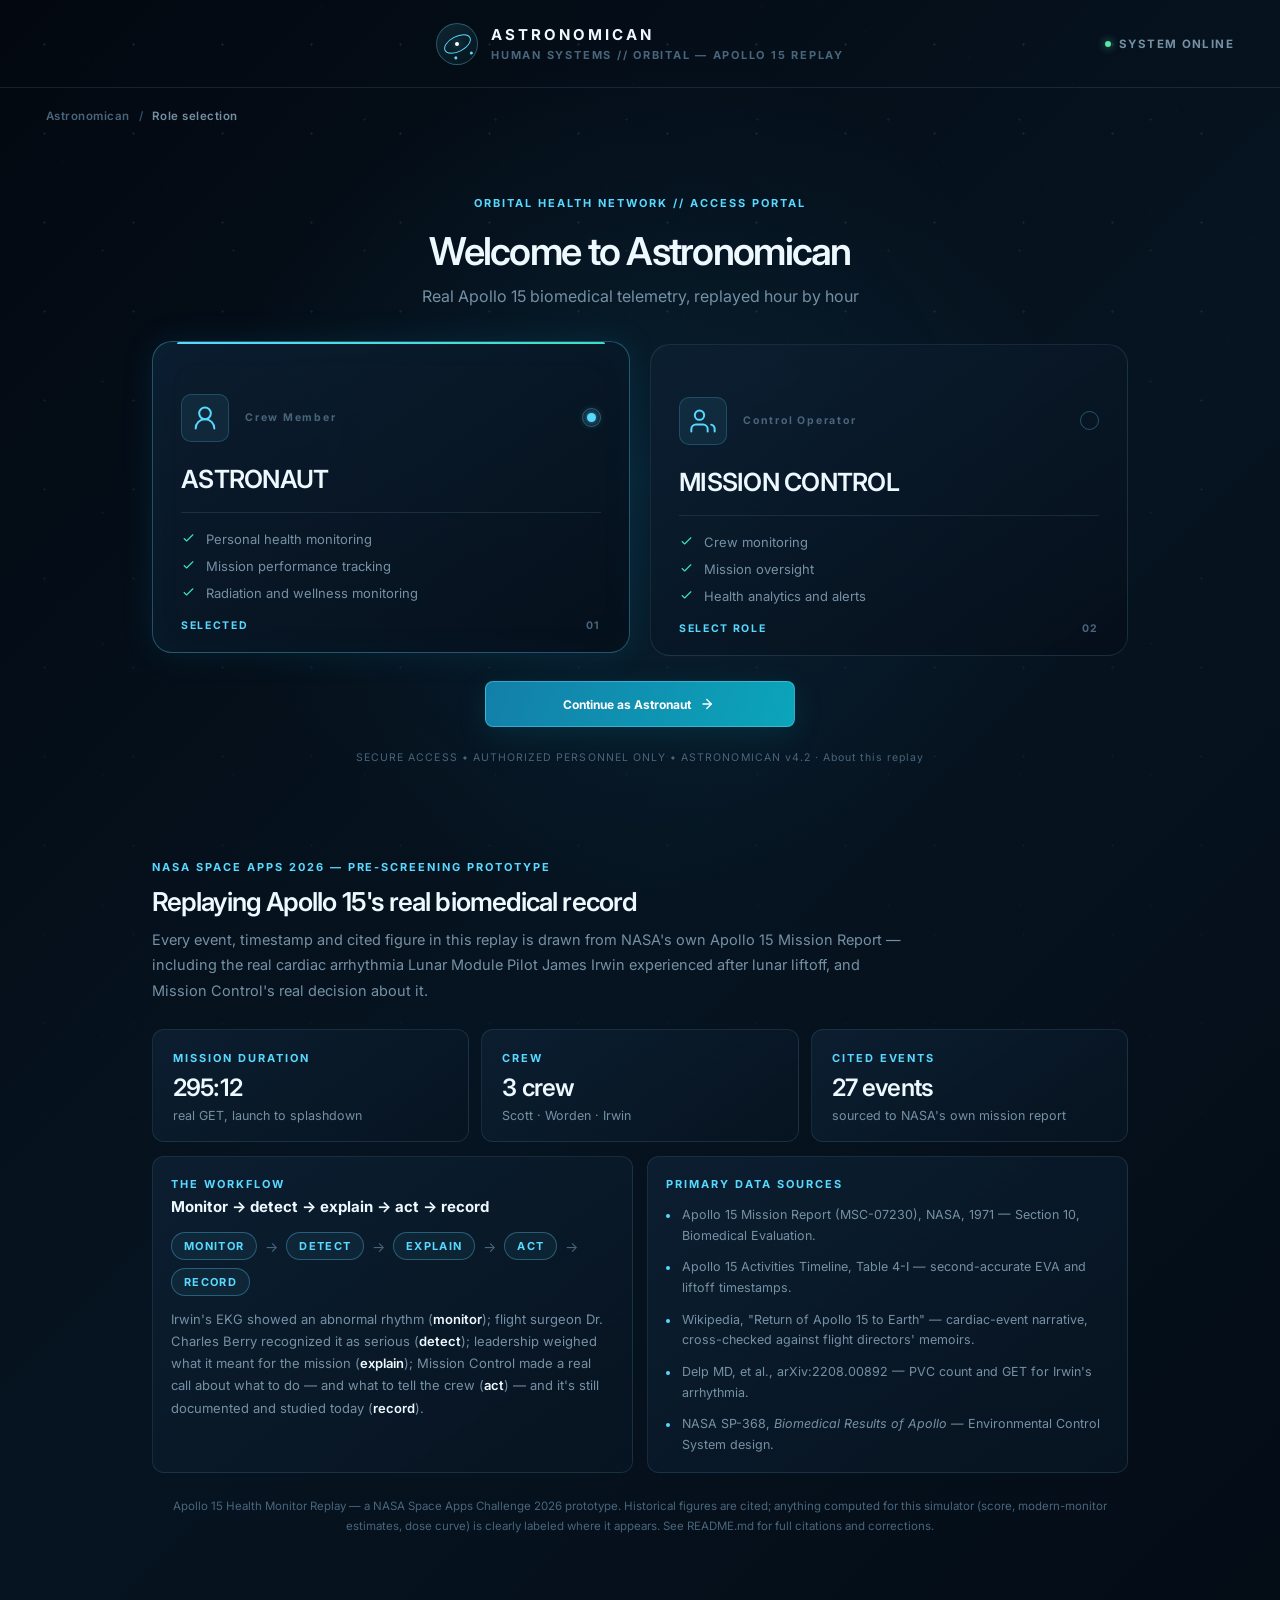
==== commit 68b70b6a: "Bug fixes" ====
--- a/index.html
+++ b/index.html
@@ -3,7 +3,7 @@
 <head>
 <meta charset="UTF-8" />
 <meta name="viewport" content="width=device-width, initial-scale=1.0" />
-<title>Astronomican — Apollo 15 Health Monitor Replay | NASA Space Apps 2026</title>
+<title>Astronomican - NASA Space Apps 2026</title>
 <meta name="description" content="A real-data astronaut health monitoring and mission-control prototype, replaying Apollo 15's actual biomedical record. Built for the NASA Space Apps Challenge 2026." />
 <link rel="icon" href="assets/img/favicon.svg" type="image/svg+xml" />
 <link rel="preconnect" href="https://fonts.googleapis.com" />
@@ -13,11 +13,9 @@
 <body>
 <div id="app"></div>
 
-<!-- data layer: real Apollo 15 dataset -->
 <script src="data/data.js"></script>
 <script src="assets/js/common.js"></script>
 <script src="assets/js/engine.js"></script>
-<!-- UI layer: icon set + Figma-styled screens -->
 <script src="assets/js/icons.js"></script>
 <script src="assets/js/shell.js"></script>
 </body>
--- a/assets/css/extras.css
+++ b/assets/css/extras.css
@@ -413,3 +413,63 @@
   .page-tools { width: 100%; }
   .login-panel { padding: 32px 22px; }
 }
+
+/* ==========================================================================
+   v2 fixes: log out, back button, login feedback, toasts, print
+   ========================================================================== */
+[hidden] { display: none !important; }
+
+.back-spacer { display: block; min-height: 1px; }
+.range-chip {
+  align-items: center; background: var(--surface); border: 1px solid var(--line); border-radius: var(--radius-sm);
+  color: var(--muted); display: inline-flex; font-size: 12px; font-weight: 600; min-height: 34px; padding: 8px 12px;
+}
+
+/* log out */
+.logout-btn {
+  border: 1px solid var(--line); border-radius: var(--radius-sm); color: var(--muted);
+  font-size: 12px; font-weight: 600; gap: 7px; height: 35px; padding: 0 12px; margin-left: 4px;
+}
+.logout-btn:hover, .side-logout:hover { background: rgba(255, 102, 125, 0.08); border-color: rgba(255, 102, 125, 0.35); color: var(--red); }
+.side-logout { margin-top: 12px; width: 100%; }
+
+/* login */
+.link-btn {
+  background: none; border: 0; color: var(--cyan); cursor: pointer; font: inherit; padding: 2px 0;
+  text-decoration: underline; text-decoration-color: rgba(88, 217, 255, 0.35); text-underline-offset: 3px;
+}
+.link-btn:hover { text-decoration-color: var(--cyan); }
+.login-error, .login-flash {
+  border-radius: var(--radius-sm); font-size: 12.5px; line-height: 1.5; margin-top: 14px; padding: 10px 12px;
+}
+.login-error { background: rgba(255, 102, 125, 0.08); border: 1px solid rgba(255, 102, 125, 0.28); color: var(--red); }
+.login-flash { align-items: center; background: rgba(92, 230, 168, 0.08); border: 1px solid rgba(92, 230, 168, 0.22); color: var(--green); display: flex; gap: 8px; }
+.login-note { margin: -6px 0 16px; }
+.login-note strong { color: var(--text); font-weight: 600; }
+.field input:focus-visible { outline: none; }
+
+/* toast */
+.toast {
+  background: var(--surface-3); border: 1px solid var(--line-strong); border-radius: var(--radius-sm); bottom: 26px;
+  box-shadow: 0 10px 34px rgba(0, 0, 0, 0.45); color: var(--text); font-size: 13px; left: 50%; max-width: calc(100vw - 32px);
+  opacity: 0; padding: 11px 16px; pointer-events: none; position: fixed; transform: translate(-50%, 12px);
+  transition: opacity 180ms, transform 180ms; z-index: 50;
+}
+.toast.show { opacity: 1; transform: translate(-50%, 0); }
+
+/* small-screen: keep log out reachable as an icon */
+@media (max-width: 900px) {
+  .side-logout span { display: none; }
+  .side-logout { padding-inline: 0; }
+}
+@media (max-width: 640px) {
+  .logout-btn span { display: none; }
+  .logout-btn { padding: 0; width: 35px; }
+}
+
+/* print / "Export": only the page content */
+@media print {
+  .sidebar, .topbar, .sim-bar, .page-tools, .toast, .starfield { display: none !important; }
+  .workspace { margin-left: 0 !important; width: 100% !important; }
+  body { background: #fff; }
+}
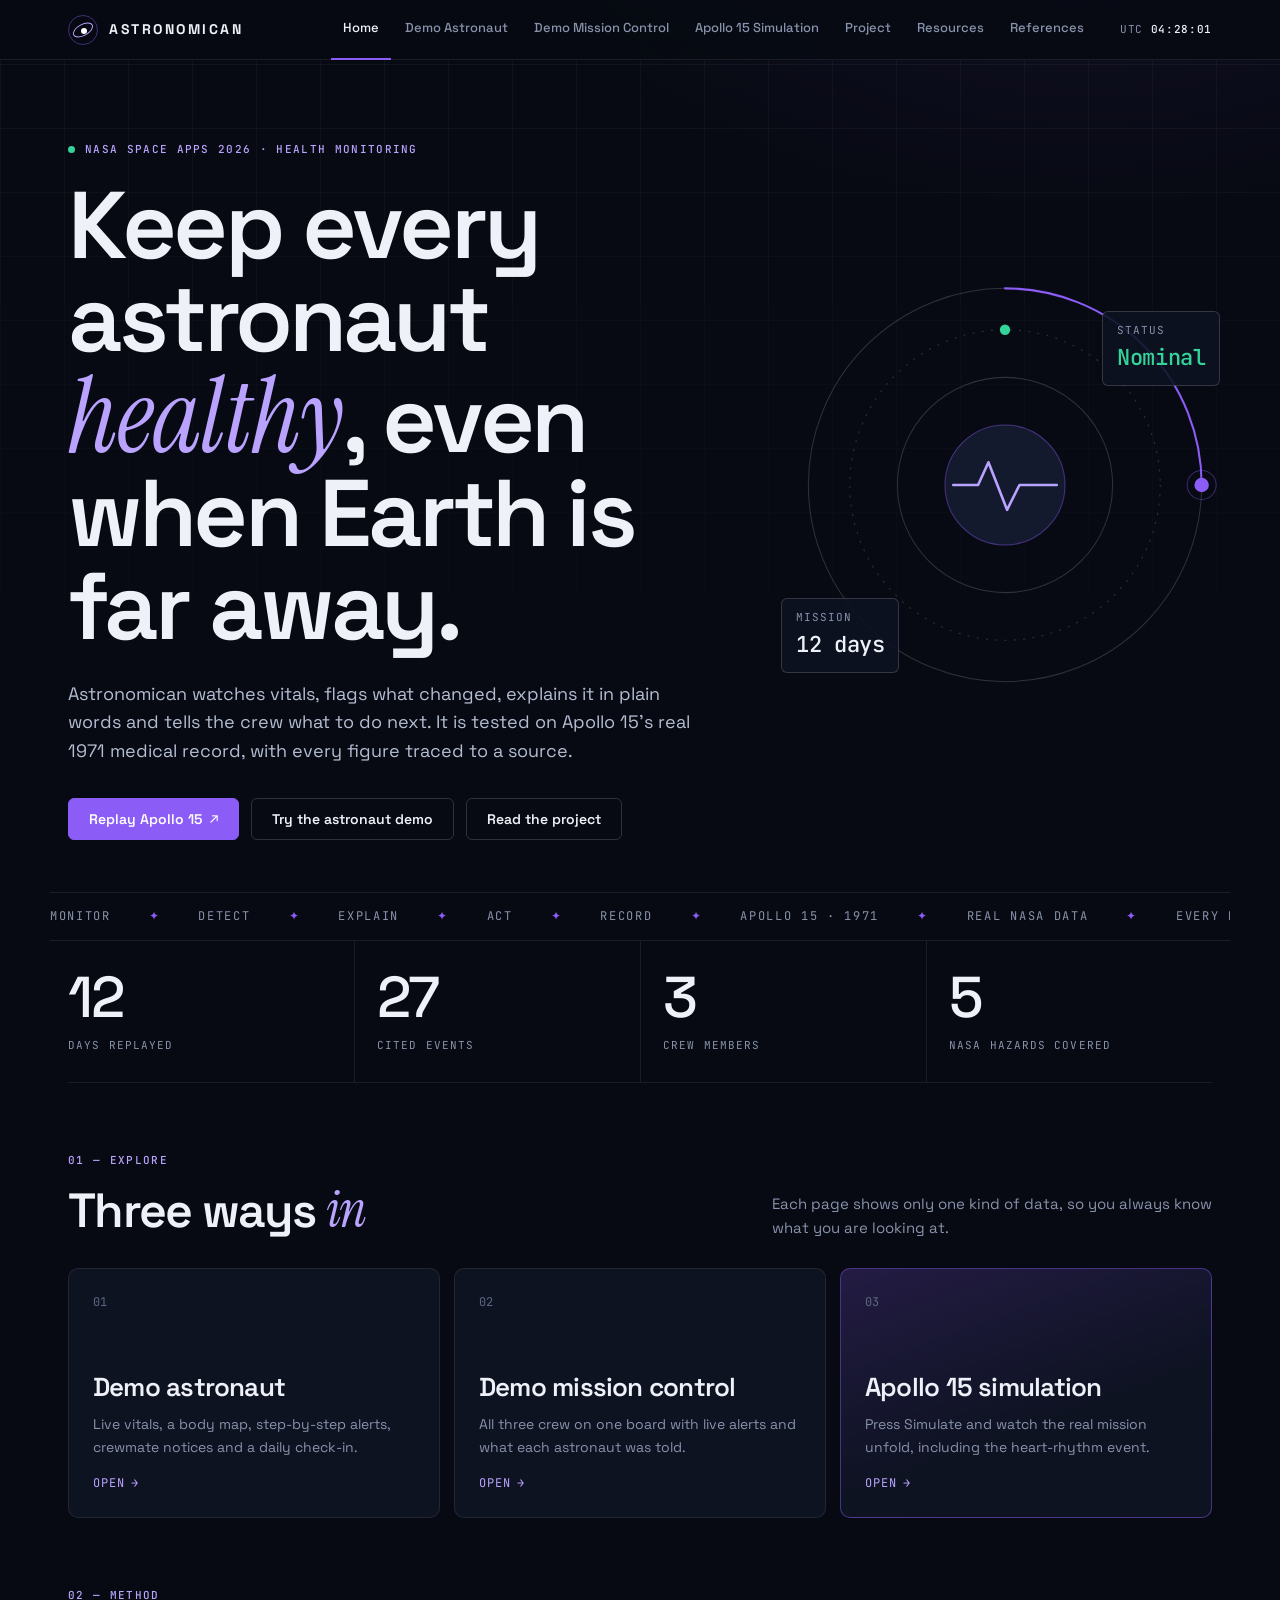
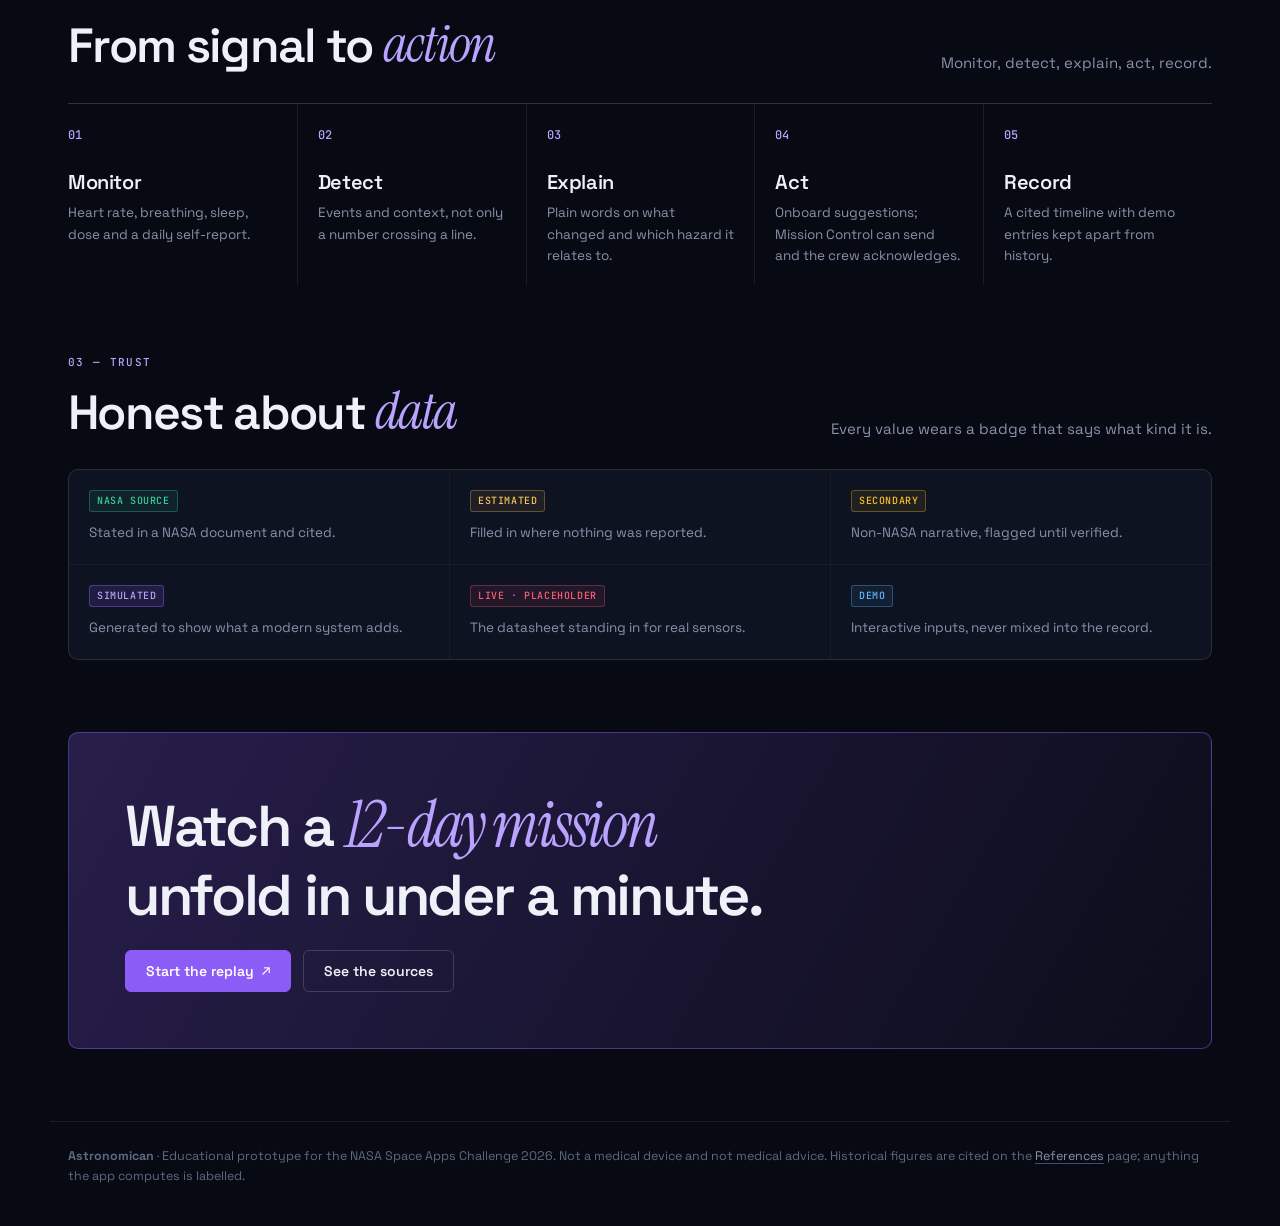
==== commit 2d39aed7: "initial commit" ====
--- a/index.html
+++ b/index.html
@@ -3,20 +3,25 @@
 <head>
 <meta charset="UTF-8" />
 <meta name="viewport" content="width=device-width, initial-scale=1.0" />
-<title>Astronomican - NASA Space Apps 2026</title>
+<title>Astronomican · NASA Space Apps 2026</title>
 <meta name="description" content="A real-data astronaut health monitoring and mission-control prototype, replaying Apollo 15's actual biomedical record. Built for the NASA Space Apps Challenge 2026." />
 <link rel="icon" href="assets/img/favicon.svg" type="image/svg+xml" />
+<meta name="theme-color" content="#070a12" />
 <link rel="preconnect" href="https://fonts.googleapis.com" />
-<link rel="stylesheet" href="assets/css/style.css" />
-<link rel="stylesheet" href="assets/css/extras.css" />
+<link rel="preconnect" href="https://fonts.gstatic.com" crossorigin />
+<link rel="stylesheet" href="assets/css/design.css" />
 </head>
 <body>
 <div id="app"></div>
 
 <script src="data/data.js"></script>
+<script src="data/references.js"></script>
+<script src="data/resources.js"></script>
+<script src="data/sensor-feed.js"></script>
 <script src="assets/js/common.js"></script>
 <script src="assets/js/engine.js"></script>
 <script src="assets/js/icons.js"></script>
+<script src="assets/js/live.js"></script>
 <script src="assets/js/shell.js"></script>
 </body>
 </html>
--- a/assets/css/design.css
+++ b/assets/css/design.css
@@ -0,0 +1,583 @@
+/* ==========================================================================
+   design.css - the whole look of Astronomican in one file.
+
+   Style: dark ink background, one violet accent, hairline borders, sharp
+   corners, big editorial headings with one italic accent word, mono labels,
+   numbered sections and a ticker. Status colours (green / amber / red) are
+   kept separate from the brand colour so a warning never looks like decoration.
+
+   Fonts (Google Fonts, with system fallbacks if offline):
+     Space Grotesk   headings + body
+     Instrument Serif (italic) the accent word in headings
+     JetBrains Mono  labels, numbers, badges
+   ========================================================================== */
+
+@import url("https://fonts.googleapis.com/css2?family=Instrument+Serif:ital@1&family=JetBrains+Mono:wght@400;500;700&family=Space+Grotesk:wght@400;500;600;700&display=swap");
+
+:root {
+  --bg: #070a12;
+  --bg-2: #0a0e19;
+  --panel: #0e1322;
+  --panel-2: #131a2e;
+  --line: rgba(255, 255, 255, .08);
+  --line-2: rgba(255, 255, 255, .16);
+  --text: #eef1f8;
+  --body: #b4bdd2;
+  --muted: #8892ab;
+  --subtle: #5d6882;
+
+  --accent: #8b5cf6;
+  --accent-2: #b9a3ff;
+  --accent-soft: rgba(139, 92, 246, .14);
+  --accent-line: rgba(139, 92, 246, .45);
+
+  --ok: #34d399;
+  --warn: #fbbf24;
+  --bad: #fb5d75;
+  --gold: #f5c451;
+  --sky: #5eb8ff;
+
+  /* names used by shell.js inline styles */
+  --orange: var(--warn);
+
+  --r: 6px;
+  --r-lg: 10px;
+  --font: "Space Grotesk", system-ui, -apple-system, "Segoe UI", Roboto, sans-serif;
+  --serif: "Instrument Serif", "Iowan Old Style", Georgia, serif;
+  --mono: "JetBrains Mono", ui-monospace, SFMono-Regular, Menlo, Consolas, monospace;
+  --wrap: 1180px;
+  --top: 60px;
+}
+
+* { box-sizing: border-box; }
+html { scroll-behavior: smooth; scroll-padding-top: calc(var(--top) + 12px); }
+html, body { margin: 0; min-height: 100%; }
+body {
+  background: var(--bg);
+  color: var(--body);
+  font-family: var(--font);
+  font-size: 15px;
+  line-height: 1.6;
+  -webkit-font-smoothing: antialiased;
+}
+body::before { /* faint grid + violet glow behind everything */
+  background:
+    radial-gradient(900px 480px at 85% -8%, rgba(139, 92, 246, .16), transparent 62%),
+    linear-gradient(var(--line) 1px, transparent 1px) 0 0 / 64px 64px,
+    linear-gradient(90deg, var(--line) 1px, transparent 1px) 0 0 / 64px 64px;
+  -webkit-mask-image: linear-gradient(#000 0, transparent 720px);
+  mask-image: linear-gradient(#000 0, transparent 720px);
+  content: "";
+  inset: 0 0 auto 0;
+  height: 760px;
+  opacity: .55;
+  pointer-events: none;
+  position: absolute;
+  z-index: -1;
+}
+::selection { background: var(--accent); color: #fff; }
+a { color: var(--accent-2); text-decoration-color: rgba(185, 163, 255, .4); text-underline-offset: 3px; }
+a:hover { color: #fff; }
+h1, h2, h3, h4, h5 { color: var(--text); font-weight: 600; letter-spacing: -.02em; line-height: 1.15; }
+p { margin: 0 0 12px; }
+button, input, select, textarea { font: inherit; }
+button { color: inherit; }
+code { background: var(--panel-2); border: 1px solid var(--line); border-radius: 4px; color: var(--accent-2); font-family: var(--mono); font-size: .85em; padding: 1px 6px; }
+:focus-visible { outline: 2px solid var(--accent-2); outline-offset: 2px; }
+.icon { flex: none; stroke: currentColor; stroke-linecap: round; stroke-linejoin: round; stroke-width: 1.8; }
+
+/* ---- shared label style --------------------------------------------- */
+.eyebrow, .card-kicker, .sx-organ h5, .sx-block h4, .sx-table th, .sx-sim-label, .sx-crew-num small, .sn-label {
+  color: var(--muted);
+  font-family: var(--mono);
+  font-size: 11px;
+  font-weight: 500;
+  letter-spacing: .12em;
+  text-transform: uppercase;
+}
+.card-kicker { display: block; }
+
+/* ---- buttons ---------------------------------------------------------- */
+.btn {
+  align-items: center; background: transparent; border: 1px solid transparent; border-radius: var(--r); cursor: pointer;
+  display: inline-flex; font-size: 14px; font-weight: 600; gap: 8px; justify-content: center; line-height: 1;
+  padding: 13px 20px; text-decoration: none; transition: background .15s, border-color .15s, transform .15s, color .15s;
+}
+.btn.primary { background: var(--accent); border-color: var(--accent); color: #fff; }
+.btn.primary:hover { background: #9d75ff; border-color: #9d75ff; color: #fff; }
+.btn.secondary { border-color: var(--line-2); color: var(--text); }
+.btn.secondary:hover { background: var(--panel-2); border-color: var(--accent-line); color: #fff; }
+.btn.compact { font-size: 12.5px; padding: 9px 13px; }
+.btn:active { transform: translateY(1px); }
+.btn:disabled { cursor: not-allowed; opacity: .4; }
+.btn .arr { font-family: var(--mono); transition: transform .15s; }
+.btn:hover .arr { transform: translate(2px, -2px); }
+
+/* ---- card, pills, badges --------------------------------------------- */
+.card { background: var(--panel); border: 1px solid var(--line); border-radius: var(--r-lg); }
+.card-head { align-items: flex-start; display: flex; gap: 12px; justify-content: space-between; padding: 16px 18px 0; }
+.card-head > div { display: grid; gap: 3px; }
+.card-head strong { color: var(--text); font-size: 15px; font-weight: 600; }
+.chart-meta { color: var(--muted); font-family: var(--mono); font-size: 10.5px; letter-spacing: .06em; text-align: right; }
+
+.pill {
+  align-items: center; background: rgba(52, 211, 153, .08); border: 1px solid rgba(52, 211, 153, .3); border-radius: 99px; color: var(--ok);
+  display: inline-flex; font-family: var(--mono); font-size: 10.5px; font-weight: 500; gap: 6px; letter-spacing: .06em; padding: 3px 10px 3px 8px;
+  text-transform: uppercase; white-space: nowrap;
+}
+.pill > span { background: currentColor; border-radius: 50%; height: 6px; width: 6px; }
+.pill.warn { background: rgba(251, 191, 36, .08); border-color: rgba(251, 191, 36, .32); color: var(--warn); }
+.pill.danger { background: rgba(251, 93, 117, .09); border-color: rgba(251, 93, 117, .35); color: var(--bad); }
+.pill.info { background: var(--accent-soft); border-color: var(--accent-line); color: var(--accent-2); }
+
+.ev {
+  border: 1px solid var(--line-2); border-radius: 3px; display: inline-block; font-family: var(--mono); font-size: 10px; font-weight: 500;
+  letter-spacing: .06em; padding: 2px 7px; text-transform: uppercase; white-space: nowrap;
+}
+.ev-nasa { background: rgba(52, 211, 153, .08); border-color: rgba(52, 211, 153, .32); color: var(--ok); }
+.ev-sec { background: rgba(251, 191, 36, .08); border-color: rgba(251, 191, 36, .32); color: var(--warn); }
+.ev-est { background: rgba(245, 196, 81, .07); border-color: rgba(245, 196, 81, .3); color: var(--gold); }
+.ev-sim { background: var(--accent-soft); border-color: var(--accent-line); color: var(--accent-2); }
+.ev-demo { background: rgba(94, 184, 255, .08); border-color: rgba(94, 184, 255, .32); color: var(--sky); }
+.ev-live { background: rgba(251, 93, 117, .08); border-color: rgba(251, 93, 117, .3); color: var(--bad); }
+a.cite { color: var(--accent-2); }
+
+.empty { border: 1px dashed var(--line-2); border-radius: var(--r-lg); color: var(--muted); padding: 22px; text-align: center; }
+.sx-note { color: var(--muted); display: block; font-size: 12.5px; line-height: 1.55; }
+p.sx-note { margin: 8px 0; }
+
+/* ---- top bar ---------------------------------------------------------- */
+.sx-top {
+  align-items: center; backdrop-filter: blur(14px); background: rgba(7, 10, 18, .82); border-bottom: 1px solid var(--line);
+  display: flex; gap: 24px; height: var(--top); justify-content: space-between; padding: 0 max(18px, calc((100vw - var(--wrap)) / 2 + 18px));
+  position: sticky; top: 0; z-index: 40;
+}
+.sx-brand { align-items: center; color: var(--text); display: flex; flex: none; gap: 11px; text-decoration: none; }
+.brand-mark { border: 1px solid var(--accent-line); border-radius: 50%; display: block; height: 30px; position: relative; width: 30px; }
+.brand-orbit { animation: spin 9s linear infinite; border: 1px solid var(--accent-2); border-radius: 50%; height: 12px; inset: 8px 3px; position: absolute; transform: rotate(-28deg); width: 22px; }
+.brand-star { background: #fff; border-radius: 50%; height: 6px; left: 12px; position: absolute; top: 12px; width: 6px; }
+.sx-brand-name { font-size: 14px; font-weight: 700; letter-spacing: .18em; }
+@keyframes spin { to { transform: rotate(332deg); } }
+.sx-nav { display: flex; gap: 2px; margin-left: auto; }
+.sx-nav a {
+  align-items: center; border-bottom: 2px solid transparent; color: var(--muted); display: inline-flex; font-size: 13px; font-weight: 500;
+  gap: 7px; height: var(--top); padding: 0 12px; text-decoration: none; white-space: nowrap;
+}
+.sx-nav a:hover { color: var(--text); }
+.sx-nav a.active { border-bottom-color: var(--accent); color: var(--text); }
+.sx-badge { background: var(--bad); border-radius: 99px; color: #1a0509; font-family: var(--mono); font-size: 10.5px; font-weight: 700; min-width: 18px; padding: 1px 6px; text-align: center; }
+.sx-clock { color: var(--muted); flex: none; font-family: var(--mono); font-size: 11px; letter-spacing: .06em; }
+.sx-clock b { color: var(--text); font-weight: 500; }
+
+/* ---- page frame ------------------------------------------------------- */
+.sx-page { margin: 0 auto; max-width: var(--wrap); padding: 40px 18px 72px; }
+.sx-head { padding: 22px 0 28px; }
+.sx-head .eyebrow { align-items: center; color: var(--accent-2); display: flex; gap: 12px; margin-bottom: 18px; }
+.sx-head .eyebrow::after { background: var(--line-2); content: ""; flex: 0 1 80px; height: 1px; }
+.sx-head h1, .hero h1 { font-size: clamp(2.5rem, 6.4vw, 5rem); font-weight: 600; letter-spacing: -.04em; line-height: .98; margin: 0; }
+h1 em, .sx-block h2 em { color: var(--accent-2); font-family: var(--serif); font-size: 1.1em; font-style: italic; font-weight: 400; letter-spacing: -.01em; }
+.sx-head p { color: var(--body); font-size: 17px; margin: 22px 0 0; max-width: 62ch; }
+
+.sx-h3 {
+  align-items: center; color: var(--text); display: flex; font-size: 13px; font-weight: 500; gap: 12px; letter-spacing: .1em; margin: 40px 0 16px;
+  text-transform: uppercase; font-family: var(--mono);
+}
+.sx-h3::after { background: var(--line); content: ""; flex: 1; height: 1px; }
+.sx-h3 small { color: var(--muted); font-size: 11px; font-weight: 400; letter-spacing: .06em; order: 2; text-transform: none; }
+.sx-h3 .ev { order: 2; }
+
+.sx-foot { border-top: 1px solid var(--line); color: var(--subtle); font-size: 12.5px; margin: 0 auto; max-width: var(--wrap); padding: 24px 18px 40px; }
+.sx-foot a { color: var(--muted); }
+
+/* ---- home / hero ------------------------------------------------------ */
+.hero { align-items: center; display: grid; gap: 40px; grid-template-columns: minmax(0, 1.25fr) minmax(0, .75fr); padding: 36px 0 52px; }
+.hero .eyebrow { align-items: center; color: var(--accent-2); display: inline-flex; gap: 10px; margin-bottom: 22px; }
+.hero .eyebrow i { animation: blink 1.6s ease-in-out infinite; background: var(--ok); border-radius: 50%; height: 7px; width: 7px; }
+@keyframes blink { 50% { opacity: .25; } }
+.hero h1 { font-size: clamp(2.8rem, 7.4vw, 6.2rem); }
+.hero-lead { color: var(--body); font-size: 18px; margin: 26px 0 0; max-width: 54ch; }
+.hero-cta { display: flex; flex-wrap: wrap; gap: 12px; margin-top: 32px; }
+.hero-art { aspect-ratio: 1; margin: 0 auto; max-width: 440px; position: relative; width: 100%; }
+.hero-art svg { height: 100%; overflow: visible; width: 100%; }
+.hero-art .ring { fill: none; stroke: var(--line-2); }
+.hero-art .ring.dash { stroke-dasharray: 2 7; }
+.hero-art .arc { fill: none; stroke: var(--accent); stroke-linecap: round; stroke-width: 2; }
+.hero-art .sat { animation: orbit 14s linear infinite; transform-origin: 200px 200px; }
+.hero-art .sat2 { animation: orbit 22s linear infinite reverse; transform-origin: 200px 200px; }
+@keyframes orbit { to { transform: rotate(360deg); } }
+.hero-art .planet { fill: var(--panel-2); stroke: var(--accent-line); }
+.hero-readout { background: rgba(14, 19, 34, .88); border: 1px solid var(--line-2); border-radius: var(--r); bottom: 6%; font-family: var(--mono); font-size: 11px; left: -4%; padding: 10px 14px; position: absolute; }
+.hero-readout b { color: var(--text); display: block; font-size: 22px; font-weight: 500; letter-spacing: -.02em; }
+.hero-readout span { color: var(--muted); letter-spacing: .08em; text-transform: uppercase; }
+.hero-readout.r2 { bottom: auto; left: auto; right: -2%; top: 8%; }
+.hero-readout.r2 b { color: var(--ok); }
+
+.ticker { border-block: 1px solid var(--line); margin: 0 -18px; overflow: hidden; padding: 14px 0; }
+.ticker-track { animation: marquee 36s linear infinite; display: flex; gap: 38px; width: max-content; }
+.ticker-track span { color: var(--muted); font-family: var(--mono); font-size: 12px; letter-spacing: .14em; text-transform: uppercase; white-space: nowrap; }
+.ticker-track span::after { color: var(--accent); content: "✦"; margin-left: 38px; }
+@keyframes marquee { to { transform: translateX(-50%); } }
+
+.stats { border-bottom: 1px solid var(--line); display: grid; grid-template-columns: repeat(4, 1fr); }
+.stat { border-left: 1px solid var(--line); padding: 28px 22px; }
+.stat:first-child { border-left: 0; padding-left: 0; }
+.stat b { color: var(--text); display: block; font-size: clamp(2.2rem, 5vw, 3.6rem); font-weight: 500; letter-spacing: -.04em; line-height: 1; }
+.stat span { color: var(--muted); display: block; font-family: var(--mono); font-size: 11px; letter-spacing: .1em; margin-top: 10px; text-transform: uppercase; }
+
+.home-sec { padding-top: 64px; }
+.sec-head { align-items: end; display: flex; flex-wrap: wrap; gap: 14px 24px; justify-content: space-between; margin-bottom: 28px; }
+.sec-head h2 { font-size: clamp(1.9rem, 4vw, 3rem); letter-spacing: -.035em; margin: 8px 0 0; }
+.sec-head h2 em { color: var(--accent-2); font-family: var(--serif); font-size: 1.1em; font-style: italic; font-weight: 400; }
+.sec-head p { color: var(--muted); margin: 0; max-width: 44ch; }
+.sn-label { color: var(--accent-2); }
+
+.tiles { display: grid; gap: 14px; grid-template-columns: repeat(3, 1fr); }
+.tile-link {
+  background: var(--panel); border: 1px solid var(--line); border-radius: var(--r-lg); color: var(--body); display: flex; flex-direction: column; gap: 10px;
+  min-height: 250px; overflow: hidden; padding: 24px; position: relative; text-decoration: none; transition: border-color .2s, transform .2s, background .2s;
+}
+.tile-link::before { background: radial-gradient(300px 160px at 100% 0, var(--accent-soft), transparent 70%); content: ""; inset: 0; opacity: 0; position: absolute; transition: opacity .2s; }
+.tile-link:hover { border-color: var(--accent-line); color: var(--body); transform: translateY(-3px); }
+.tile-link:hover::before { opacity: 1; }
+.tile-link > * { position: relative; }
+.tile-no { color: var(--subtle); font-family: var(--mono); font-size: 12px; }
+.tile-link h3 { font-size: 26px; letter-spacing: -.03em; margin: auto 0 0; }
+.tile-link p { color: var(--muted); font-size: 14px; margin: 0; }
+.tile-go { align-items: center; color: var(--accent-2); display: inline-flex; font-family: var(--mono); font-size: 12px; gap: 6px; letter-spacing: .08em; margin-top: 6px; text-transform: uppercase; }
+.tile-link.feature { background: linear-gradient(160deg, rgba(139, 92, 246, .22), var(--panel) 60%); border-color: var(--accent-line); }
+
+.steps5 { border-top: 1px solid var(--line-2); display: grid; grid-template-columns: repeat(5, 1fr); }
+.step5 { border-left: 1px solid var(--line); padding: 22px 20px 6px; }
+.step5:first-child { border-left: 0; padding-left: 0; }
+.step5 b { color: var(--accent-2); display: block; font-family: var(--mono); font-size: 12px; font-weight: 500; margin-bottom: 26px; }
+.step5 h3 { font-size: 20px; margin: 0 0 8px; }
+.step5 p { color: var(--muted); font-size: 13.5px; }
+
+.honest { display: grid; gap: 1px; background: var(--line); border: 1px solid var(--line); border-radius: var(--r-lg); grid-template-columns: repeat(3, 1fr); overflow: hidden; }
+.honest > div { background: var(--panel); display: grid; gap: 10px; justify-items: start; padding: 20px; }
+.honest p { color: var(--muted); font-size: 13.5px; margin: 0; }
+
+.cta-band { background: linear-gradient(120deg, rgba(139, 92, 246, .25), rgba(139, 92, 246, .04)); border: 1px solid var(--accent-line); border-radius: var(--r-lg); margin-top: 72px; padding: clamp(28px, 5vw, 56px); }
+.cta-band h2 { font-size: clamp(2rem, 5vw, 3.6rem); letter-spacing: -.04em; margin: 0 0 22px; max-width: 18ch; }
+.cta-band h2 em { color: var(--accent-2); font-family: var(--serif); font-size: 1.1em; font-weight: 400; }
+
+/* ---- controls: crew chips, simulation bar ---------------------------- */
+.sx-controls { display: flex; flex-direction: column; gap: 12px; margin-top: 4px; }
+.sx-chips { display: flex; flex-wrap: wrap; gap: 8px; }
+.sx-chip {
+  align-items: center; background: var(--panel); border: 1px solid var(--line); border-radius: var(--r); cursor: pointer; display: inline-flex; gap: 12px;
+  padding: 9px 16px 9px 9px; text-align: left; transition: border-color .15s, background .15s;
+}
+.sx-chip:hover { border-color: var(--line-2); }
+.sx-chip b { align-items: center; background: var(--panel-2); border: 1px solid var(--line-2); border-radius: 4px; color: var(--accent-2); display: flex; font-family: var(--mono); font-size: 12px; height: 34px; justify-content: center; width: 34px; }
+.sx-chip span { color: var(--text); display: grid; font-size: 14px; font-weight: 600; line-height: 1.2; }
+.sx-chip small { color: var(--muted); font-size: 11.5px; font-weight: 400; }
+.sx-chip.active { background: var(--accent-soft); border-color: var(--accent); }
+.sx-chip.active b { background: var(--accent); border-color: var(--accent); color: #fff; }
+
+.sx-sim { align-items: center; background: var(--panel); border: 1px solid var(--line-2); border-radius: var(--r-lg); display: flex; flex-wrap: wrap; gap: 14px 20px; padding: 14px 16px; }
+.sx-sim-label { color: var(--accent-2); }
+.sx-play { min-width: 130px; }
+.sx-play.is-playing { background: transparent; border-color: var(--accent); color: var(--accent-2); }
+.sx-get { align-items: baseline; display: flex; gap: 10px; }
+.sx-get span { color: var(--muted); font-family: var(--mono); font-size: 11px; letter-spacing: .1em; }
+.sx-get strong { color: var(--text); font-family: var(--mono); font-size: 24px; font-weight: 500; letter-spacing: -.02em; }
+.sx-get small { color: var(--muted); font-size: 12px; }
+.sx-range { accent-color: var(--accent); flex: 1 1 200px; min-width: 140px; }
+.select-ctl {
+  appearance: none; background: var(--panel-2) url("data:image/svg+xml,%3Csvg xmlns='http://www.w3.org/2000/svg' width='12' height='12' viewBox='0 0 24 24' fill='none' stroke='%238892ab' stroke-width='2.4' stroke-linecap='round' stroke-linejoin='round'%3E%3Cpath d='m6 9 6 6 6-6'/%3E%3C/svg%3E") no-repeat right 12px center;
+  border: 1px solid var(--line-2); border-radius: var(--r); color: var(--text); cursor: pointer; font-size: 13px; max-width: 250px; padding: 11px 34px 11px 12px;
+}
+.select-ctl:hover { border-color: var(--accent-line); }
+.select-ctl option { background: var(--panel); color: var(--text); }
+
+/* ---- layout: body map + main ----------------------------------------- */
+.sx-split { align-items: start; display: grid; gap: 22px; grid-template-columns: 330px minmax(0, 1fr); margin-top: 22px; }
+.sx-side { align-self: start; position: sticky; top: calc(var(--top) + 16px); }
+.sx-main { min-width: 0; }
+.sx-main > .card, .sx-main > .insight-banner { margin-bottom: 14px; }
+.sx-main > .sx-grid2 { margin-bottom: 14px; }
+.sx-grid2 { display: grid; gap: 14px; grid-template-columns: repeat(2, 1fr); }
+.sx-grid3 { display: grid; gap: 14px; grid-template-columns: repeat(3, 1fr); }
+.sx-grid4 { display: grid; gap: 10px; grid-template-columns: repeat(4, 1fr); }
+.sx-grid5 { display: grid; gap: 10px; grid-template-columns: repeat(5, 1fr); margin-top: 14px; }
+
+/* ---- metric cards ----------------------------------------------------- */
+.metric-card { display: grid; gap: 4px; padding: 16px; }
+.metric-head { align-items: center; color: var(--muted); display: flex; font-family: var(--mono); font-size: 10.5px; justify-content: space-between; letter-spacing: .1em; text-transform: uppercase; }
+.metric-icon { align-items: center; background: rgba(52, 211, 153, .08); border: 1px solid rgba(52, 211, 153, .28); border-radius: 4px; color: var(--ok); display: flex; flex: none; height: 28px; justify-content: center; width: 28px; }
+.metric-icon.warn { background: rgba(251, 191, 36, .08); border-color: rgba(251, 191, 36, .3); color: var(--warn); }
+.metric-icon.danger { background: rgba(251, 93, 117, .09); border-color: rgba(251, 93, 117, .32); color: var(--bad); }
+.metric-icon.info { background: var(--accent-soft); border-color: var(--accent-line); color: var(--accent-2); }
+.metric-value { color: var(--text); font-size: 34px; font-weight: 500; letter-spacing: -.04em; line-height: 1.1; margin: 10px 0 12px; }
+.metric-value small { color: var(--muted); font-family: var(--mono); font-size: 11px; font-weight: 400; letter-spacing: .02em; margin-left: 4px; }
+.metric-value.text { font-size: 18px; letter-spacing: -.02em; line-height: 1.3; min-height: 36px; }
+.metric-foot { align-items: center; display: flex; flex-wrap: wrap; gap: 6px 10px; justify-content: space-between; }
+.metric-foot > span:last-child { color: var(--subtle); font-size: 11.5px; max-width: 58%; text-align: right; }
+.sx-page .metric-card.card { border-top: 2px solid var(--line-2); }
+
+/* ---- vitals tiles, status, banners ----------------------------------- */
+.sx-tile { align-items: center; background: var(--panel); border: 1px solid var(--line); border-left: 2px solid var(--ok); border-radius: var(--r-lg); display: grid; gap: 14px; grid-template-columns: 34px 1fr auto; padding: 14px 16px; }
+.sx-tile.warn { border-left-color: var(--warn); }
+.sx-tile.danger { border-left-color: var(--bad); }
+.sx-tile-body { display: grid; min-width: 0; }
+.sx-tile-body span { color: var(--muted); font-family: var(--mono); font-size: 10.5px; letter-spacing: .1em; text-transform: uppercase; }
+.sx-tile-body strong { color: var(--text); font-size: 22px; font-weight: 500; letter-spacing: -.02em; line-height: 1.2; }
+.sx-tile-body strong small { color: var(--muted); font-size: 12px; font-weight: 400; }
+.sx-tile-body em { color: var(--subtle); font-size: 12px; font-style: normal; }
+
+.sx-status { align-items: center; display: flex; flex-wrap: wrap; gap: 28px; margin-bottom: 14px; padding: 26px 28px; }
+.sx-status.is-warn { border-color: rgba(251, 191, 36, .4); }
+.sx-status.is-danger { border-color: rgba(251, 93, 117, .5); }
+.sx-status-copy { display: grid; flex: 1 1 280px; gap: 8px; justify-items: start; }
+.sx-status-copy h2 { font-size: clamp(1.6rem, 3vw, 2.2rem); letter-spacing: -.03em; margin: 0; }
+.sx-status-copy p { color: var(--body); margin: 0; }
+.score-ring {
+  align-items: center; background: conic-gradient(var(--ring-c, var(--accent)) 0 calc(var(--ring-p, 92) * 1%), var(--panel-2) 0); border-radius: 50%;
+  display: flex; flex: none; height: 124px; justify-content: center; position: relative; width: 124px;
+}
+.score-ring::before { background: var(--panel); border-radius: 50%; content: ""; height: 106px; position: absolute; width: 106px; }
+.score-ring > div { display: grid; position: relative; text-align: center; }
+.score-ring strong { color: var(--text); font-size: 38px; font-weight: 500; letter-spacing: -.05em; line-height: 1; }
+.score-ring span { color: var(--muted); font-family: var(--mono); font-size: 10.5px; }
+
+.insight-banner { align-items: flex-start; background: var(--panel); border: 1px solid var(--line); border-left: 2px solid var(--accent); border-radius: var(--r-lg); display: flex; gap: 14px; padding: 16px 18px; }
+.insight-icon { align-items: center; background: var(--accent-soft); border: 1px solid var(--accent-line); border-radius: 4px; color: var(--accent-2); display: flex; flex: none; height: 32px; justify-content: center; width: 32px; }
+.insight-banner > div:nth-child(2) { display: grid; gap: 5px; }
+.insight-banner > div:nth-child(2) span { color: var(--accent-2); font-family: var(--mono); font-size: 10.5px; letter-spacing: .12em; }
+.insight-banner strong { color: var(--text); font-size: 14px; font-weight: 500; line-height: 1.6; }
+.insight-banner.is-message { border-left-color: var(--warn); }
+.insight-banner.is-message .insight-icon { background: rgba(251, 191, 36, .08); border-color: rgba(251, 191, 36, .3); color: var(--warn); }
+.insight-banner.is-message > div:nth-child(2) span { color: var(--warn); }
+
+/* ---- charts ----------------------------------------------------------- */
+.chart-body { padding: 4px 18px 16px; }
+.line-chart { color: var(--accent-2); display: block; height: 140px; margin-top: 14px; overflow: visible; width: 100%; }
+.line-chart.violet { color: var(--sky); }
+.line-chart.orange { color: var(--gold); }
+.line-chart.teal { color: var(--ok); }
+.line-chart .grid-line { fill: none; stroke: var(--line); stroke-dasharray: 2 4; stroke-width: 1; vector-effect: non-scaling-stroke; }
+.line-chart .eva-band { fill: var(--gold); opacity: .1; }
+.line-chart polyline.series { fill: none; stroke: currentColor; stroke-linecap: round; stroke-linejoin: round; stroke-width: 2; vector-effect: non-scaling-stroke; }
+
+/* ---- body map --------------------------------------------------------- */
+.sx-avatar { padding-bottom: 14px; }
+.sx-avatar .card-head { padding: 16px 18px 4px; }
+.sx-avatar > :not(.card-head) { margin-left: 18px; margin-right: 18px; }
+.sx-avatar > .sx-body { margin-left: auto; margin-right: auto; width: calc(100% - 36px); }
+.sx-body { display: block; height: auto; max-height: 350px; }
+.sx-body .sil { pointer-events: none; }
+.sx-body .sil ellipse, .sx-body .sil rect, .sx-body .sil path { fill: var(--panel-2); stroke: var(--line-2); stroke-width: 1.2; }
+.sx-body .org { cursor: pointer; outline: none; }
+.sx-body .shape { fill: var(--o-fill); stroke: var(--o-stroke); stroke-width: 1.6; transition: fill .25s, stroke .25s, filter .2s; }
+.sx-body .shape.thick { fill: none; stroke-linecap: round; stroke-width: 11; }
+.sx-body .fold { fill: none; opacity: .7; stroke: var(--o-stroke); stroke-width: 1.2; }
+.sx-body .joint { fill: var(--o-stroke); opacity: .7; }
+.sx-body .lead { stroke: var(--line-2); stroke-width: 1; }
+.sx-body .lbl { fill: var(--muted); font-family: var(--font); font-size: 14px; font-weight: 500; }
+.st-ok { --o-fill: rgba(52, 211, 153, .26); --o-stroke: var(--ok); }
+.st-watch { --o-fill: rgba(251, 191, 36, .5); --o-stroke: var(--warn); }
+.st-alert { --o-fill: rgba(251, 93, 117, .7); --o-stroke: var(--bad); }
+.st-none { --o-fill: rgba(136, 146, 171, .12); --o-stroke: var(--subtle); }
+.sx-body .st-none .shape { stroke-dasharray: 3 3; }
+.sx-body .org:hover .shape, .sx-body .org:focus-visible .shape { filter: brightness(1.35); stroke-width: 2.6; }
+.sx-body .org:hover .lbl, .sx-body .org:focus-visible .lbl, .sx-body .org.selected .lbl { fill: #fff; }
+.sx-body .org.selected .shape { stroke: #fff; stroke-width: 2.6; }
+.sx-body .st-alert .shape { animation: sxpulse 1.4s ease-in-out infinite; }
+@keyframes sxpulse { 50% { opacity: .55; } }
+.sx-rad { align-items: center; background: transparent; border: 1px solid var(--o-stroke); border-radius: var(--r); color: var(--text); cursor: pointer; display: flex; font-size: 12.5px; font-weight: 500; justify-content: space-between; margin-top: 8px; padding: 10px 12px; width: calc(100% - 36px); }
+.sx-rad b { color: var(--o-stroke); font-family: var(--mono); font-size: 10.5px; font-weight: 500; letter-spacing: .06em; text-transform: uppercase; }
+.sx-rad:hover, .sx-rad.selected { background: var(--o-fill); border-color: #fff; }
+.sx-legend { color: var(--muted); display: flex; flex-wrap: wrap; font-family: var(--mono); font-size: 10px; gap: 6px 12px; letter-spacing: .06em; list-style: none; margin-bottom: 0; margin-top: 12px; padding: 0; text-transform: uppercase; }
+.sx-legend li { align-items: center; display: flex; gap: 6px; }
+.sx-legend i { background: var(--o-fill); border: 1.5px solid var(--o-stroke); border-radius: 50%; display: inline-block; height: 10px; width: 10px; }
+
+.sx-organ { border-left: 2px solid var(--o-stroke); padding: 22px 24px; }
+.sx-organ-head { align-items: flex-start; display: flex; gap: 12px; justify-content: space-between; }
+.sx-organ-head h3 { font-size: 26px; letter-spacing: -.03em; margin: 6px 0 0; }
+.sx-organ-does { color: var(--body); margin: 12px 0 4px; }
+.sx-organ h5 { color: var(--accent-2); margin: 20px 0 8px; }
+.sx-organ .sx-list li { margin-bottom: 6px; }
+.sx-organ p { margin: 0; }
+.sx-organ > small { display: block; margin-top: 16px; }
+
+/* ---- live vitals + alerts + notices ---------------------------------- */
+.sx-live { background: var(--panel); border: 1px solid var(--line); border-radius: var(--r-lg); margin-bottom: 14px; padding: 18px; }
+.sx-live-head { align-items: center; display: flex; flex-wrap: wrap; gap: 8px 16px; margin-bottom: 16px; }
+.sx-live-head > div { align-items: center; display: flex; gap: 10px; }
+.sx-live-head small { color: var(--subtle); flex: 1 1 200px; font-size: 12px; }
+.live-dot { animation: blink 1.4s ease-in-out infinite; background: var(--bad); border-radius: 50%; box-shadow: 0 0 0 4px rgba(251, 93, 117, .16); height: 8px; width: 8px; }
+.sx-live .sx-grid4 { margin-bottom: 12px; }
+.sx-allclear { margin: 4px 0 0; }
+.sx-livealert, .sx-alert { border-left: 2px solid var(--warn); margin-bottom: 12px; padding: 18px 20px; }
+.sx-livealert.critical, .sx-alert.critical { background: linear-gradient(90deg, rgba(251, 93, 117, .07), var(--panel) 50%); border-left-color: var(--bad); }
+.sx-livealert.reviewed, .sx-alert.reviewed { opacity: .55; }
+.sx-alert-head { align-items: center; display: flex; flex-wrap: wrap; gap: 10px; margin-bottom: 4px; }
+.sx-alert-head strong { color: var(--text); font-size: 16px; }
+.sx-alert-head small { color: var(--muted); font-family: var(--mono); font-size: 11px; margin-left: auto; }
+.sx-alert p { color: var(--body); margin: 8px 0 6px; }
+.sx-alert-act { align-items: center; border-top: 1px solid var(--line); display: flex; flex-wrap: wrap; gap: 14px; justify-content: space-between; margin-top: 14px; padding-top: 14px; }
+.sx-alert-act > div:first-child { display: grid; flex: 1 1 260px; gap: 4px; }
+.sx-alert-act strong { color: var(--text); font-size: 14px; font-weight: 500; }
+.sx-btns { display: flex; flex-wrap: wrap; gap: 8px; }
+.sx-steps { color: var(--body); counter-reset: s; display: grid; gap: 8px; list-style: none; margin: 10px 0 14px; padding: 0; }
+.sx-steps li { counter-increment: s; padding-left: 36px; position: relative; }
+.sx-steps li::before { align-items: center; background: var(--accent-soft); border: 1px solid var(--accent-line); border-radius: 4px; color: var(--accent-2); content: counter(s); display: flex; font-family: var(--mono); font-size: 11px; height: 22px; justify-content: center; left: 0; position: absolute; top: 1px; width: 24px; }
+.sx-msg { align-items: center; background: var(--accent-soft); border: 1px solid var(--accent-line); border-radius: var(--r-lg); display: flex; flex-wrap: wrap; gap: 14px; margin-bottom: 10px; padding: 14px 18px; }
+.sx-msg.is-ok { background: rgba(52, 211, 153, .07); border-color: rgba(52, 211, 153, .3); }
+.sx-msg > div:nth-child(2) { display: grid; flex: 1 1 240px; gap: 4px; }
+.sx-msg strong { color: var(--text); font-weight: 500; }
+
+/* ---- crew board ------------------------------------------------------- */
+.sx-board { padding: 4px 20px; }
+.sx-crew { align-items: center; display: grid; gap: 12px 18px; grid-template-columns: 40px 1.3fr auto repeat(4, minmax(0, .6fr)) auto; padding: 16px 0; }
+.sx-crew + .sx-crew { border-top: 1px solid var(--line); }
+.crew-avatar { align-items: center; background: var(--panel-2); border: 1px solid var(--line-2); border-radius: 4px; color: var(--accent-2); display: flex; font-family: var(--mono); font-size: 12px; height: 40px; justify-content: center; width: 40px; }
+.sx-crew-name { display: grid; }
+.sx-crew-name strong { color: var(--text); }
+.sx-crew-name span { color: var(--muted); font-size: 12.5px; }
+.sx-crew-num small { display: block; margin-bottom: 2px; }
+.sx-crew-num strong { color: var(--text); font-family: var(--mono); font-size: 18px; font-weight: 500; }
+.sx-crew-num strong span { color: var(--subtle); font-size: 11px; }
+
+/* ---- event log -------------------------------------------------------- */
+.ev-list { display: grid; gap: 8px; list-style: none; margin: 0; padding: 0; }
+.ev-item { background: var(--panel); border: 1px solid var(--line); border-left: 2px solid var(--line-2); border-radius: var(--r-lg); display: grid; gap: 18px; grid-template-columns: 104px 1fr; padding: 14px 18px; }
+.ev-item.warn { border-left-color: var(--warn); }
+.ev-item.critical { background: linear-gradient(90deg, rgba(251, 93, 117, .07), var(--panel) 50%); border-left-color: var(--bad); }
+.ev-time { color: var(--accent-2); font-family: var(--mono); font-size: 12px; font-weight: 500; }
+.ev-time small { color: var(--muted); display: block; font-weight: 400; margin-top: 2px; }
+.ev-title { align-items: center; display: flex; flex-wrap: wrap; gap: 8px; }
+.ev-title strong { color: var(--text); font-size: 15px; }
+.ev-main p { color: var(--body); font-size: 14px; margin: 4px 0 6px; }
+.ev-cite { color: var(--subtle); font-size: 12px; }
+li.empty { border-left: 1px dashed var(--line-2); }
+
+/* ---- details, rows, tables, lists ------------------------------------ */
+.sx-details { background: var(--panel); border: 1px solid var(--line); border-radius: var(--r-lg); margin-top: 14px; padding: 0 20px; }
+.sx-details[data-key="modern"] { border-color: var(--accent-line); }
+.sx-details summary { align-items: center; color: var(--text); cursor: pointer; display: flex; flex-wrap: wrap; font-weight: 600; gap: 10px; justify-content: space-between; list-style: none; padding: 18px 0; }
+.sx-details summary::-webkit-details-marker { display: none; }
+.sx-details summary::before { color: var(--accent-2); content: "+"; font-family: var(--mono); margin-right: 10px; }
+.sx-details[open] summary::before { content: "−"; }
+.sx-details summary > span:first-child { flex: 1; }
+.sx-details[open] summary { border-bottom: 1px solid var(--line); margin-bottom: 10px; }
+.sx-details .sx-grid4 { margin-bottom: 18px; }
+.sx-row { align-items: baseline; border-top: 1px solid var(--line); display: grid; gap: 4px 24px; grid-template-columns: 240px 1fr; padding: 14px 0; }
+.sx-row:first-of-type { border-top: 0; }
+.sx-row strong { color: var(--text); font-size: 14px; }
+.sx-row span { color: var(--body); }
+.sx-row .ev { justify-self: start; }
+.sx-list { color: var(--body); padding-left: 20px; }
+.sx-list li::marker { color: var(--accent); }
+.sx-organ .sx-list, .sx-block .sx-list { margin: 0; }
+.table-scroll { overflow-x: auto; }
+.sx-table { border-collapse: collapse; width: 100%; }
+.sx-table th { border-bottom: 1px solid var(--line-2); padding: 10px 14px; text-align: left; }
+.sx-table td { border-top: 1px solid var(--line); color: var(--body); font-size: 14px; padding: 14px; vertical-align: top; }
+.sx-table td:first-child { color: var(--text); min-width: 170px; }
+.sx-table td span { color: var(--muted); font-size: 13px; }
+
+/* ---- project / resources / references -------------------------------- */
+.sx-block { border-top: 1px solid var(--line); margin-top: 44px; padding-top: 26px; }
+.sx-block h2 { align-items: baseline; display: flex; font-size: clamp(1.5rem, 3vw, 2.1rem); gap: 16px; letter-spacing: -.03em; margin: 0 0 16px; }
+.sx-sn { color: var(--accent-2); font-family: var(--mono); font-size: 13px; font-weight: 500; letter-spacing: .08em; }
+.sx-block h4 { color: var(--accent-2); margin: 28px 0 10px; }
+.sx-block p { max-width: 74ch; }
+.sx-step { display: grid; gap: 8px; padding: 18px; }
+.sx-step strong { color: var(--text); font-size: 17px; }
+.sx-step p { color: var(--muted); font-size: 13.5px; margin: 0; }
+.sx-num { align-items: center; background: var(--accent-soft); border: 1px solid var(--accent-line); border-radius: 4px; color: var(--accent-2); display: flex; font-family: var(--mono); font-size: 12px; height: 26px; justify-content: center; width: 28px; }
+.sx-ref { border-left: 2px solid var(--accent-line); color: var(--body); font-size: 14px; margin: 0 0 12px; padding: 4px 0 4px 16px; word-break: break-word; }
+.sx-ref small { color: var(--subtle); display: block; font-size: 12px; margin-top: 3px; }
+.sx-banner { align-items: center; background: var(--accent-soft); border: 1px solid var(--accent-line); border-radius: var(--r-lg); display: flex; gap: 14px; padding: 16px 20px; }
+.sx-banner.good { background: rgba(52, 211, 153, .07); border-color: rgba(52, 211, 153, .3); }
+.sx-banner.warn { background: rgba(251, 191, 36, .07); border-color: rgba(251, 191, 36, .32); }
+.sx-banner strong { color: var(--text); }
+.sx-res { display: grid; gap: 8px; padding: 20px; }
+.sx-res strong { color: var(--text); font-size: 17px; }
+.sx-res p { color: var(--body); margin: 2px 0; }
+.sx-res small { color: var(--muted); }
+.sx-res-top { align-items: center; display: flex; justify-content: space-between; }
+.sx-slot { background: transparent; border-style: dashed; }
+.sx-apa { word-break: break-word; }
+.sx-checks { display: grid; gap: 10px; list-style: none; margin: 10px 0 0; padding: 0; }
+.sx-checks li { align-items: center; color: var(--body); display: flex; gap: 12px; }
+.sx-box { border: 1.5px solid var(--accent-line); border-radius: 3px; flex: none; height: 16px; width: 16px; }
+
+/* ---- check-in form ---------------------------------------------------- */
+.composer { display: grid; gap: 16px; padding: 22px 24px; }
+.composer .field { display: grid; gap: 6px; }
+.composer .btn { justify-self: start; }
+.field > span { color: var(--muted); font-family: var(--mono); font-size: 11px; letter-spacing: .08em; text-transform: uppercase; }
+.field input, .field textarea, .composer textarea {
+  background: var(--bg-2); border: 1px solid var(--line-2); border-radius: var(--r); color: var(--text); padding: 11px 13px; width: 100%;
+}
+.field textarea, .composer textarea { min-height: 84px; resize: vertical; }
+.field input:focus, .field textarea:focus { border-color: var(--accent); outline: none; }
+.field ::placeholder, .composer textarea::placeholder { color: var(--subtle); }
+.slider-row { align-items: center; display: grid; gap: 16px; grid-template-columns: 180px 1fr 28px; }
+.slider-row > span:first-child { color: var(--body); font-size: 14px; }
+.slider-row input { accent-color: var(--accent); }
+.slider-row .val { color: var(--accent-2); font-family: var(--mono); text-align: right; }
+
+/* ---- toast ------------------------------------------------------------ */
+.toast {
+  background: var(--text); border-radius: var(--r); bottom: 24px; color: var(--bg); font-size: 13.5px; font-weight: 600; left: 50%; max-width: calc(100vw - 32px);
+  opacity: 0; padding: 12px 18px; pointer-events: none; position: fixed; transform: translate(-50%, 12px); transition: opacity .2s, transform .2s; z-index: 80;
+}
+.toast.show { opacity: 1; transform: translate(-50%, 0); }
+
+/* ---- responsive ------------------------------------------------------- */
+@media (max-width: 1000px) {
+  .hero { grid-template-columns: 1fr; }
+  .hero-art { max-width: 340px; order: -1; }
+  .sx-split { grid-template-columns: 1fr; }
+  .sx-side { position: static; }
+  .sx-body { max-height: 380px; }
+  .tiles, .honest { grid-template-columns: 1fr; }
+  .tile-link { min-height: 0; }
+  .steps5 { grid-template-columns: 1fr 1fr; }
+  .step5:nth-child(odd) { border-left: 0; padding-left: 0; }
+  .sx-grid4 { grid-template-columns: repeat(2, 1fr); }
+  .sx-grid3, .sx-grid5 { grid-template-columns: 1fr 1fr; }
+  .sx-crew { grid-template-columns: 40px 1fr auto; }
+  .sx-crew-num { display: none; }
+  .sx-crew .btn { grid-column: 1 / -1; }
+  .sx-clock { display: none; }
+}
+@media (max-width: 760px) {
+  :root { --top: 56px; }
+  .sx-top { flex-wrap: wrap; height: auto; padding-bottom: 0; padding-top: 10px; row-gap: 0; }
+  .sx-nav { margin: 0 -18px; overflow-x: auto; padding: 0 12px; scrollbar-width: none; width: calc(100% + 36px); }
+  .sx-nav::-webkit-scrollbar { display: none; }
+  .sx-nav a { height: 44px; }
+  .sx-side { top: 0; }
+  html { scroll-padding-top: 110px; }
+  .stats { grid-template-columns: 1fr 1fr; }
+  .stat:nth-child(odd) { border-left: 0; padding-left: 0; }
+  .stat:nth-child(n+3) { border-top: 1px solid var(--line); }
+  .sx-row { grid-template-columns: 1fr; }
+  .ev-item { gap: 4px; grid-template-columns: 1fr; }
+  .slider-row { grid-template-columns: 1fr 28px; }
+  .slider-row > span:first-child { grid-column: 1 / -1; }
+  .sx-tile { grid-template-columns: 34px 1fr; }
+  .sx-tile .pill { grid-column: 1 / -1; justify-self: start; }
+  .hero-readout { display: none; }
+}
+@media (max-width: 560px) {
+  .sx-page { padding-top: 24px; }
+  .sx-grid2, .sx-grid3, .sx-grid4, .sx-grid5, .steps5 { grid-template-columns: 1fr; }
+  .step5 { border-left: 0; padding-left: 0; }
+  .sx-sim { align-items: stretch; flex-direction: column; }
+  .select-ctl { max-width: none; width: 100%; }
+  .sx-status { padding: 20px; }
+  .sx-alert-head small { margin-left: 0; }
+}
+@media (prefers-reduced-motion: reduce) {
+  *, *::before, *::after { animation: none !important; transition: none !important; scroll-behavior: auto !important; }
+}
+@media print {
+  .sx-top, .toast, .ticker, .sx-sim { display: none !important; }
+  body { background: #fff; color: #000; }
+}
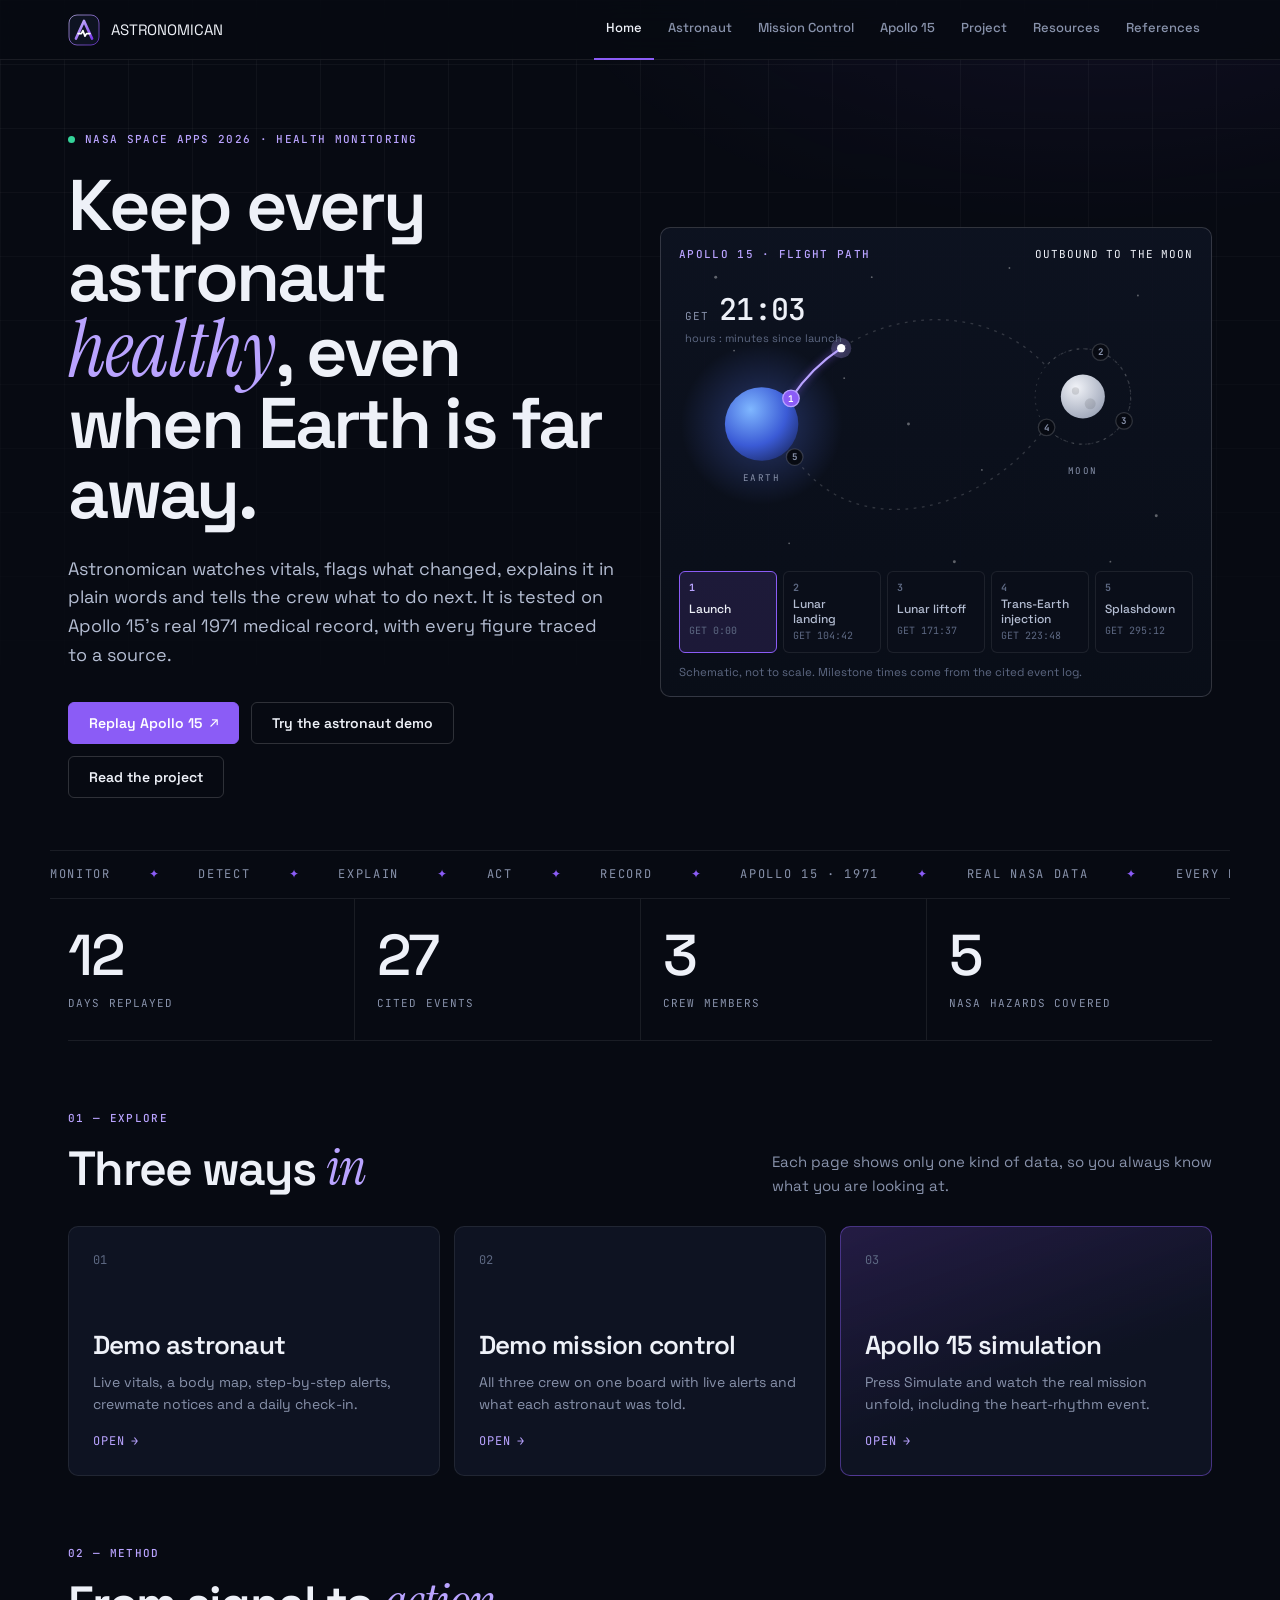
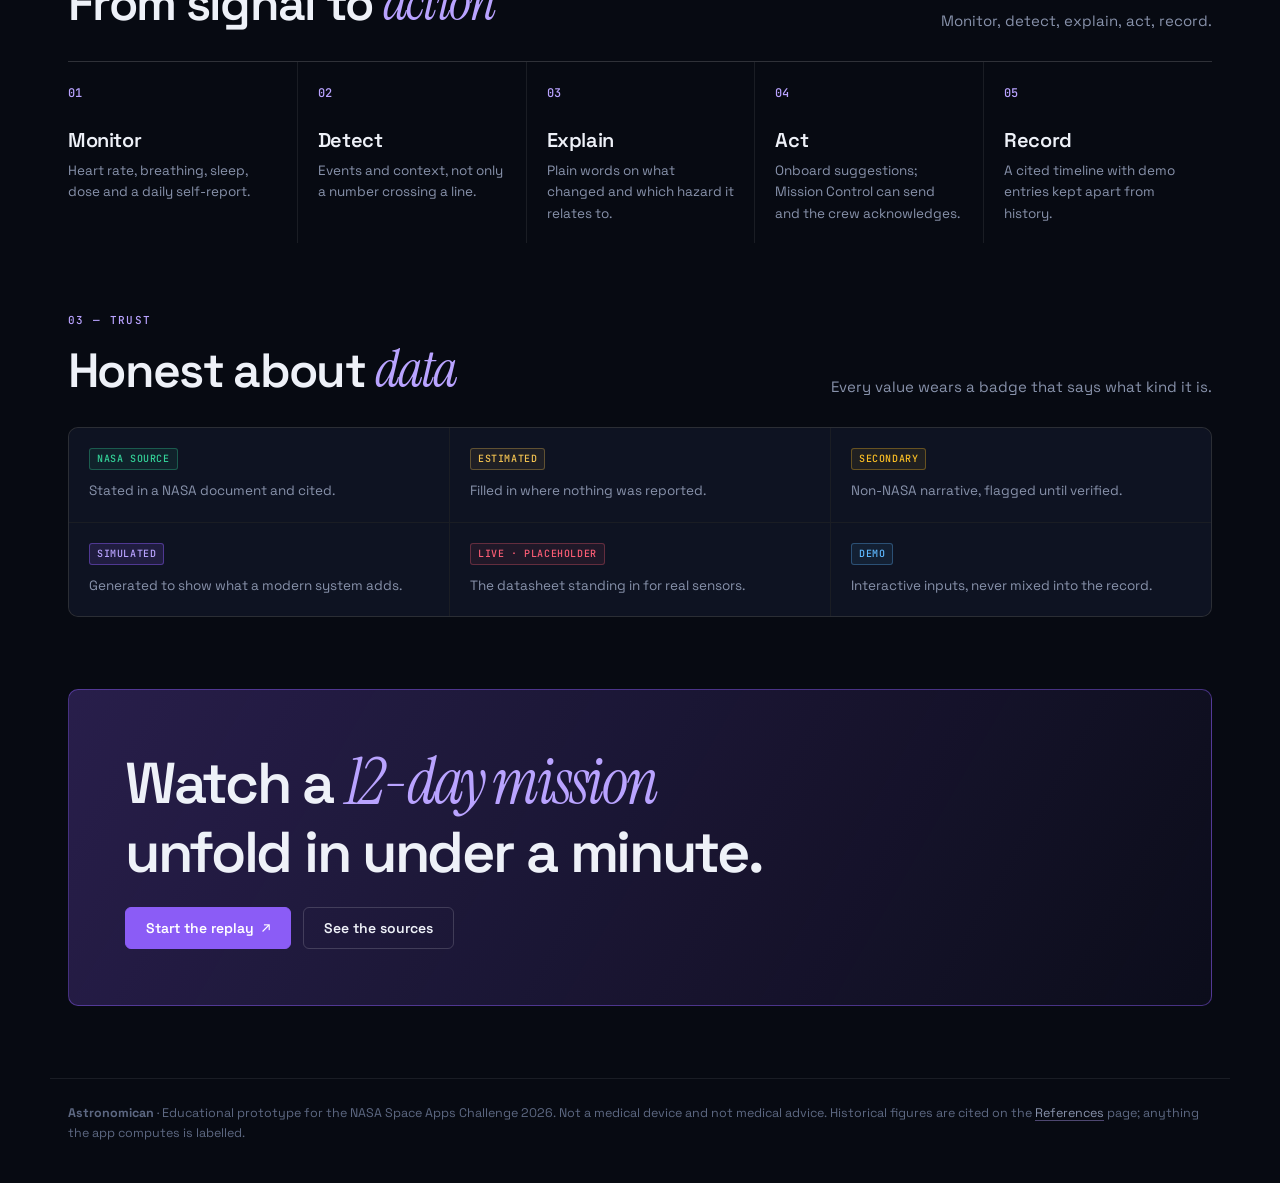
==== commit 21aeb95e: "Added DONKI Live Data" ====
--- a/index.html
+++ b/index.html
@@ -1,27 +1,35 @@
 <!DOCTYPE html>
 <html lang="en">
+
 <head>
-<meta charset="UTF-8" />
-<meta name="viewport" content="width=device-width, initial-scale=1.0" />
-<title>Astronomican · NASA Space Apps 2026</title>
-<meta name="description" content="A real-data astronaut health monitoring and mission-control prototype, replaying Apollo 15's actual biomedical record. Built for the NASA Space Apps Challenge 2026." />
-<link rel="icon" href="assets/img/favicon.svg" type="image/svg+xml" />
-<meta name="theme-color" content="#070a12" />
-<link rel="preconnect" href="https://fonts.googleapis.com" />
-<link rel="preconnect" href="https://fonts.gstatic.com" crossorigin />
-<link rel="stylesheet" href="assets/css/design.css" />
+    <meta charset="UTF-8" />
+    <meta name="viewport" content="width=device-width, initial-scale=1.0" />
+    <title>Astronomican · NASA Space Apps 2026</title>
+    <meta name="description"
+        content="A real-data astronaut health monitoring and mission-control prototype, replaying Apollo 15's actual biomedical record. Built for the NASA Space Apps Challenge 2026." />
+    <link rel="icon" href="assets/img/favicon.svg" type="image/svg+xml" />
+    <meta name="theme-color" content="#070a12" />
+    <link rel="preconnect" href="https://fonts.googleapis.com" />
+    <link rel="preconnect" href="https://fonts.gstatic.com" crossorigin />
+    <link rel="stylesheet" href="assets/css/design.css" />
+    <link rel="stylesheet" href="assets/css/spaceweather.css" />
 </head>
+
 <body>
-<div id="app"></div>
+    <div id="app"></div>
 
-<script src="data/data.js"></script>
-<script src="data/references.js"></script>
-<script src="data/resources.js"></script>
-<script src="data/sensor-feed.js"></script>
-<script src="assets/js/common.js"></script>
-<script src="assets/js/engine.js"></script>
-<script src="assets/js/icons.js"></script>
-<script src="assets/js/live.js"></script>
-<script src="assets/js/shell.js"></script>
+    <script src="data/data.js"></script>
+    <script src="data/references.js"></script>
+    <script src="data/resources.js"></script>
+    <script src="data/sensor-feed.js"></script>
+    <script src="data/space-weather-sample.js"></script>
+    <script src="assets/js/config.js"></script>
+    <script src="assets/js/common.js"></script>
+    <script src="assets/js/engine.js"></script>
+    <script src="assets/js/icons.js"></script>
+    <script src="assets/js/live.js"></script>
+    <script src="assets/js/space-weather.js"></script>
+    <script src="assets/js/shell.js"></script>
 </body>
-</html>
+
+</html>
--- a/assets/css/design.css
+++ b/assets/css/design.css
@@ -49,9 +49,21 @@
   --top: 60px;
 }
 
-* { box-sizing: border-box; }
-html { scroll-behavior: smooth; scroll-padding-top: calc(var(--top) + 12px); }
-html, body { margin: 0; min-height: 100%; }
+* {
+  box-sizing: border-box;
+}
+
+html {
+  scroll-behavior: smooth;
+  scroll-padding-top: calc(var(--top) + 12px);
+}
+
+html,
+body {
+  margin: 0;
+  min-height: 100%;
+}
+
 body {
   background: var(--bg);
   color: var(--body);
@@ -60,7 +72,9 @@
   line-height: 1.6;
   -webkit-font-smoothing: antialiased;
 }
-body::before { /* faint grid + violet glow behind everything */
+
+body::before {
+  /* faint grid + violet glow behind everything */
   background:
     radial-gradient(900px 480px at 85% -8%, rgba(139, 92, 246, .16), transparent 62%),
     linear-gradient(var(--line) 1px, transparent 1px) 0 0 / 64px 64px,
@@ -75,19 +89,80 @@
   position: absolute;
   z-index: -1;
 }
-::selection { background: var(--accent); color: #fff; }
-a { color: var(--accent-2); text-decoration-color: rgba(185, 163, 255, .4); text-underline-offset: 3px; }
-a:hover { color: #fff; }
-h1, h2, h3, h4, h5 { color: var(--text); font-weight: 600; letter-spacing: -.02em; line-height: 1.15; }
-p { margin: 0 0 12px; }
-button, input, select, textarea { font: inherit; }
-button { color: inherit; }
-code { background: var(--panel-2); border: 1px solid var(--line); border-radius: 4px; color: var(--accent-2); font-family: var(--mono); font-size: .85em; padding: 1px 6px; }
-:focus-visible { outline: 2px solid var(--accent-2); outline-offset: 2px; }
-.icon { flex: none; stroke: currentColor; stroke-linecap: round; stroke-linejoin: round; stroke-width: 1.8; }
+
+::selection {
+  background: var(--accent);
+  color: #fff;
+}
+
+a {
+  color: var(--accent-2);
+  text-decoration-color: rgba(185, 163, 255, .4);
+  text-underline-offset: 3px;
+}
+
+a:hover {
+  color: #fff;
+}
+
+h1,
+h2,
+h3,
+h4,
+h5 {
+  color: var(--text);
+  font-weight: 600;
+  letter-spacing: -.02em;
+  line-height: 1.15;
+}
+
+p {
+  margin: 0 0 12px;
+}
+
+button,
+input,
+select,
+textarea {
+  font: inherit;
+}
+
+button {
+  color: inherit;
+}
+
+code {
+  background: var(--panel-2);
+  border: 1px solid var(--line);
+  border-radius: 4px;
+  color: var(--accent-2);
+  font-family: var(--mono);
+  font-size: .85em;
+  padding: 1px 6px;
+}
+
+:focus-visible {
+  outline: 2px solid var(--accent-2);
+  outline-offset: 2px;
+}
+
+.icon {
+  flex: none;
+  stroke: currentColor;
+  stroke-linecap: round;
+  stroke-linejoin: round;
+  stroke-width: 1.8;
+}
 
 /* ---- shared label style --------------------------------------------- */
-.eyebrow, .card-kicker, .sx-organ h5, .sx-block h4, .sx-table th, .sx-sim-label, .sx-crew-num small, .sn-label {
+.eyebrow,
+.card-kicker,
+.sx-organ h5,
+.sx-block h4,
+.sx-table th,
+.sx-sim-label,
+.sx-crew-num small,
+.sn-label {
   color: var(--muted);
   font-family: var(--mono);
   font-size: 11px;
@@ -95,489 +170,3010 @@
   letter-spacing: .12em;
   text-transform: uppercase;
 }
-.card-kicker { display: block; }
+
+.card-kicker {
+  display: block;
+}
 
 /* ---- buttons ---------------------------------------------------------- */
 .btn {
-  align-items: center; background: transparent; border: 1px solid transparent; border-radius: var(--r); cursor: pointer;
-  display: inline-flex; font-size: 14px; font-weight: 600; gap: 8px; justify-content: center; line-height: 1;
-  padding: 13px 20px; text-decoration: none; transition: background .15s, border-color .15s, transform .15s, color .15s;
-}
-.btn.primary { background: var(--accent); border-color: var(--accent); color: #fff; }
-.btn.primary:hover { background: #9d75ff; border-color: #9d75ff; color: #fff; }
-.btn.secondary { border-color: var(--line-2); color: var(--text); }
-.btn.secondary:hover { background: var(--panel-2); border-color: var(--accent-line); color: #fff; }
-.btn.compact { font-size: 12.5px; padding: 9px 13px; }
-.btn:active { transform: translateY(1px); }
-.btn:disabled { cursor: not-allowed; opacity: .4; }
-.btn .arr { font-family: var(--mono); transition: transform .15s; }
-.btn:hover .arr { transform: translate(2px, -2px); }
+  align-items: center;
+  background: transparent;
+  border: 1px solid transparent;
+  border-radius: var(--r);
+  cursor: pointer;
+  display: inline-flex;
+  font-size: 14px;
+  font-weight: 600;
+  gap: 8px;
+  justify-content: center;
+  line-height: 1;
+  padding: 13px 20px;
+  text-decoration: none;
+  transition: background .15s, border-color .15s, transform .15s, color .15s;
+}
+
+.btn.primary {
+  background: var(--accent);
+  border-color: var(--accent);
+  color: #fff;
+}
+
+.btn.primary:hover {
+  background: #9d75ff;
+  border-color: #9d75ff;
+  color: #fff;
+}
+
+.btn.secondary {
+  border-color: var(--line-2);
+  color: var(--text);
+}
+
+.btn.secondary:hover {
+  background: var(--panel-2);
+  border-color: var(--accent-line);
+  color: #fff;
+}
+
+.btn.compact {
+  font-size: 12.5px;
+  padding: 9px 13px;
+}
+
+.btn:active {
+  transform: translateY(1px);
+}
+
+.btn:disabled {
+  cursor: not-allowed;
+  opacity: .4;
+}
+
+.btn .arr {
+  font-family: var(--mono);
+  transition: transform .15s;
+}
+
+.btn:hover .arr {
+  transform: translate(2px, -2px);
+}
 
 /* ---- card, pills, badges --------------------------------------------- */
-.card { background: var(--panel); border: 1px solid var(--line); border-radius: var(--r-lg); }
-.card-head { align-items: flex-start; display: flex; gap: 12px; justify-content: space-between; padding: 16px 18px 0; }
-.card-head > div { display: grid; gap: 3px; }
-.card-head strong { color: var(--text); font-size: 15px; font-weight: 600; }
-.chart-meta { color: var(--muted); font-family: var(--mono); font-size: 10.5px; letter-spacing: .06em; text-align: right; }
+.card {
+  background: var(--panel);
+  border: 1px solid var(--line);
+  border-radius: var(--r-lg);
+}
+
+.card-head {
+  align-items: flex-start;
+  display: flex;
+  gap: 12px;
+  justify-content: space-between;
+  padding: 16px 18px 0;
+}
+
+.card-head>div {
+  display: grid;
+  gap: 3px;
+}
+
+.card-head strong {
+  color: var(--text);
+  font-size: 15px;
+  font-weight: 600;
+}
+
+.chart-meta {
+  color: var(--muted);
+  font-family: var(--mono);
+  font-size: 10.5px;
+  letter-spacing: .06em;
+  text-align: right;
+}
 
 .pill {
-  align-items: center; background: rgba(52, 211, 153, .08); border: 1px solid rgba(52, 211, 153, .3); border-radius: 99px; color: var(--ok);
-  display: inline-flex; font-family: var(--mono); font-size: 10.5px; font-weight: 500; gap: 6px; letter-spacing: .06em; padding: 3px 10px 3px 8px;
-  text-transform: uppercase; white-space: nowrap;
-}
-.pill > span { background: currentColor; border-radius: 50%; height: 6px; width: 6px; }
-.pill.warn { background: rgba(251, 191, 36, .08); border-color: rgba(251, 191, 36, .32); color: var(--warn); }
-.pill.danger { background: rgba(251, 93, 117, .09); border-color: rgba(251, 93, 117, .35); color: var(--bad); }
-.pill.info { background: var(--accent-soft); border-color: var(--accent-line); color: var(--accent-2); }
+  align-items: center;
+  background: rgba(52, 211, 153, .08);
+  border: 1px solid rgba(52, 211, 153, .3);
+  border-radius: 99px;
+  color: var(--ok);
+  display: inline-flex;
+  font-family: var(--mono);
+  font-size: 10.5px;
+  font-weight: 500;
+  gap: 6px;
+  letter-spacing: .06em;
+  padding: 3px 10px 3px 8px;
+  text-transform: uppercase;
+  white-space: nowrap;
+}
+
+.pill>span {
+  background: currentColor;
+  border-radius: 50%;
+  height: 6px;
+  width: 6px;
+}
+
+.pill.warn {
+  background: rgba(251, 191, 36, .08);
+  border-color: rgba(251, 191, 36, .32);
+  color: var(--warn);
+}
+
+.pill.danger {
+  background: rgba(251, 93, 117, .09);
+  border-color: rgba(251, 93, 117, .35);
+  color: var(--bad);
+}
+
+.pill.info {
+  background: var(--accent-soft);
+  border-color: var(--accent-line);
+  color: var(--accent-2);
+}
 
 .ev {
-  border: 1px solid var(--line-2); border-radius: 3px; display: inline-block; font-family: var(--mono); font-size: 10px; font-weight: 500;
-  letter-spacing: .06em; padding: 2px 7px; text-transform: uppercase; white-space: nowrap;
-}
-.ev-nasa { background: rgba(52, 211, 153, .08); border-color: rgba(52, 211, 153, .32); color: var(--ok); }
-.ev-sec { background: rgba(251, 191, 36, .08); border-color: rgba(251, 191, 36, .32); color: var(--warn); }
-.ev-est { background: rgba(245, 196, 81, .07); border-color: rgba(245, 196, 81, .3); color: var(--gold); }
-.ev-sim { background: var(--accent-soft); border-color: var(--accent-line); color: var(--accent-2); }
-.ev-demo { background: rgba(94, 184, 255, .08); border-color: rgba(94, 184, 255, .32); color: var(--sky); }
-.ev-live { background: rgba(251, 93, 117, .08); border-color: rgba(251, 93, 117, .3); color: var(--bad); }
-a.cite { color: var(--accent-2); }
-
-.empty { border: 1px dashed var(--line-2); border-radius: var(--r-lg); color: var(--muted); padding: 22px; text-align: center; }
-.sx-note { color: var(--muted); display: block; font-size: 12.5px; line-height: 1.55; }
-p.sx-note { margin: 8px 0; }
+  border: 1px solid var(--line-2);
+  border-radius: 3px;
+  display: inline-block;
+  font-family: var(--mono);
+  font-size: 10px;
+  font-weight: 500;
+  letter-spacing: .06em;
+  padding: 2px 7px;
+  text-transform: uppercase;
+  white-space: nowrap;
+}
+
+.ev-nasa {
+  background: rgba(52, 211, 153, .08);
+  border-color: rgba(52, 211, 153, .32);
+  color: var(--ok);
+}
+
+.ev-sec {
+  background: rgba(251, 191, 36, .08);
+  border-color: rgba(251, 191, 36, .32);
+  color: var(--warn);
+}
+
+.ev-est {
+  background: rgba(245, 196, 81, .07);
+  border-color: rgba(245, 196, 81, .3);
+  color: var(--gold);
+}
+
+.ev-sim {
+  background: var(--accent-soft);
+  border-color: var(--accent-line);
+  color: var(--accent-2);
+}
+
+.ev-demo {
+  background: rgba(94, 184, 255, .08);
+  border-color: rgba(94, 184, 255, .32);
+  color: var(--sky);
+}
+
+.ev-live {
+  background: rgba(251, 93, 117, .08);
+  border-color: rgba(251, 93, 117, .3);
+  color: var(--bad);
+}
+
+a.cite {
+  color: var(--accent-2);
+}
+
+.empty {
+  border: 1px dashed var(--line-2);
+  border-radius: var(--r-lg);
+  color: var(--muted);
+  padding: 22px;
+  text-align: center;
+}
+
+.sx-note {
+  color: var(--muted);
+  display: block;
+  font-size: 12.5px;
+  line-height: 1.55;
+}
+
+p.sx-note {
+  margin: 8px 0;
+}
 
 /* ---- top bar ---------------------------------------------------------- */
 .sx-top {
-  align-items: center; backdrop-filter: blur(14px); background: rgba(7, 10, 18, .82); border-bottom: 1px solid var(--line);
-  display: flex; gap: 24px; height: var(--top); justify-content: space-between; padding: 0 max(18px, calc((100vw - var(--wrap)) / 2 + 18px));
-  position: sticky; top: 0; z-index: 40;
-}
-.sx-brand { align-items: center; color: var(--text); display: flex; flex: none; gap: 11px; text-decoration: none; }
-.brand-mark { border: 1px solid var(--accent-line); border-radius: 50%; display: block; height: 30px; position: relative; width: 30px; }
-.brand-orbit { animation: spin 9s linear infinite; border: 1px solid var(--accent-2); border-radius: 50%; height: 12px; inset: 8px 3px; position: absolute; transform: rotate(-28deg); width: 22px; }
-.brand-star { background: #fff; border-radius: 50%; height: 6px; left: 12px; position: absolute; top: 12px; width: 6px; }
-.sx-brand-name { font-size: 14px; font-weight: 700; letter-spacing: .18em; }
-@keyframes spin { to { transform: rotate(332deg); } }
-.sx-nav { display: flex; gap: 2px; margin-left: auto; }
+  align-items: center;
+  backdrop-filter: blur(14px);
+  background: rgba(7, 10, 18, .82);
+  border-bottom: 1px solid var(--line);
+  display: flex;
+  gap: 24px;
+  height: var(--top);
+  justify-content: space-between;
+  padding: 0 max(18px, calc((100vw - var(--wrap)) / 2 + 18px));
+  position: sticky;
+  top: 0;
+  z-index: 40;
+}
+
+.sx-brand {
+  align-items: center;
+  color: var(--text);
+  display: flex;
+  flex: none;
+  gap: 11px;
+  text-decoration: none;
+}
+
+.sx-nav {
+  display: flex;
+  gap: 2px;
+  margin-left: auto;
+}
+
 .sx-nav a {
-  align-items: center; border-bottom: 2px solid transparent; color: var(--muted); display: inline-flex; font-size: 13px; font-weight: 500;
-  gap: 7px; height: var(--top); padding: 0 12px; text-decoration: none; white-space: nowrap;
-}
-.sx-nav a:hover { color: var(--text); }
-.sx-nav a.active { border-bottom-color: var(--accent); color: var(--text); }
-.sx-badge { background: var(--bad); border-radius: 99px; color: #1a0509; font-family: var(--mono); font-size: 10.5px; font-weight: 700; min-width: 18px; padding: 1px 6px; text-align: center; }
-.sx-clock { color: var(--muted); flex: none; font-family: var(--mono); font-size: 11px; letter-spacing: .06em; }
-.sx-clock b { color: var(--text); font-weight: 500; }
+  align-items: center;
+  border-bottom: 2px solid transparent;
+  color: var(--muted);
+  display: inline-flex;
+  font-size: 13px;
+  font-weight: 500;
+  gap: 7px;
+  height: var(--top);
+  padding: 0 12px;
+  text-decoration: none;
+  white-space: nowrap;
+}
+
+.sx-nav a:hover {
+  color: var(--text);
+}
+
+.sx-nav a.active {
+  border-bottom-color: var(--accent);
+  color: var(--text);
+}
+
+.sx-badge {
+  background: var(--bad);
+  border-radius: 99px;
+  color: #1a0509;
+  font-family: var(--mono);
+  font-size: 10.5px;
+  font-weight: 700;
+  min-width: 18px;
+  padding: 1px 6px;
+  text-align: center;
+}
+
+.sx-clock {
+  color: var(--muted);
+  flex: none;
+  font-family: var(--mono);
+  font-size: 11px;
+  letter-spacing: .06em;
+}
+
+.sx-clock b {
+  color: var(--text);
+  font-weight: 500;
+}
 
 /* ---- page frame ------------------------------------------------------- */
-.sx-page { margin: 0 auto; max-width: var(--wrap); padding: 40px 18px 72px; }
-.sx-head { padding: 22px 0 28px; }
-.sx-head .eyebrow { align-items: center; color: var(--accent-2); display: flex; gap: 12px; margin-bottom: 18px; }
-.sx-head .eyebrow::after { background: var(--line-2); content: ""; flex: 0 1 80px; height: 1px; }
-.sx-head h1, .hero h1 { font-size: clamp(2.5rem, 6.4vw, 5rem); font-weight: 600; letter-spacing: -.04em; line-height: .98; margin: 0; }
-h1 em, .sx-block h2 em { color: var(--accent-2); font-family: var(--serif); font-size: 1.1em; font-style: italic; font-weight: 400; letter-spacing: -.01em; }
-.sx-head p { color: var(--body); font-size: 17px; margin: 22px 0 0; max-width: 62ch; }
+.sx-page {
+  margin: 0 auto;
+  max-width: var(--wrap);
+  padding: 40px 18px 72px;
+}
+
+.sx-head {
+  padding: 22px 0 28px;
+}
+
+.sx-head .eyebrow {
+  align-items: center;
+  color: var(--accent-2);
+  display: flex;
+  gap: 12px;
+  margin-bottom: 18px;
+}
+
+.sx-head .eyebrow::after {
+  background: var(--line-2);
+  content: "";
+  flex: 0 1 80px;
+  height: 1px;
+}
+
+.sx-head h1,
+.hero h1 {
+  font-size: clamp(2.5rem, 6.4vw, 5rem);
+  font-weight: 600;
+  letter-spacing: -.04em;
+  line-height: .98;
+  margin: 0;
+}
+
+h1 em,
+.sx-block h2 em {
+  color: var(--accent-2);
+  font-family: var(--serif);
+  font-size: 1.1em;
+  font-style: italic;
+  font-weight: 400;
+  letter-spacing: -.01em;
+}
+
+.sx-head p {
+  color: var(--body);
+  font-size: 17px;
+  margin: 22px 0 0;
+  max-width: 62ch;
+}
 
 .sx-h3 {
-  align-items: center; color: var(--text); display: flex; font-size: 13px; font-weight: 500; gap: 12px; letter-spacing: .1em; margin: 40px 0 16px;
-  text-transform: uppercase; font-family: var(--mono);
-}
-.sx-h3::after { background: var(--line); content: ""; flex: 1; height: 1px; }
-.sx-h3 small { color: var(--muted); font-size: 11px; font-weight: 400; letter-spacing: .06em; order: 2; text-transform: none; }
-.sx-h3 .ev { order: 2; }
-
-.sx-foot { border-top: 1px solid var(--line); color: var(--subtle); font-size: 12.5px; margin: 0 auto; max-width: var(--wrap); padding: 24px 18px 40px; }
-.sx-foot a { color: var(--muted); }
+  align-items: center;
+  color: var(--text);
+  display: flex;
+  font-size: 13px;
+  font-weight: 500;
+  gap: 12px;
+  letter-spacing: .1em;
+  margin: 40px 0 16px;
+  text-transform: uppercase;
+  font-family: var(--mono);
+}
+
+.sx-h3::after {
+  background: var(--line);
+  content: "";
+  flex: 1;
+  height: 1px;
+}
+
+.sx-h3 small {
+  color: var(--muted);
+  font-size: 11px;
+  font-weight: 400;
+  letter-spacing: .06em;
+  order: 2;
+  text-transform: none;
+}
+
+.sx-h3 .ev {
+  order: 2;
+}
+
+.sx-foot {
+  border-top: 1px solid var(--line);
+  color: var(--subtle);
+  font-size: 12.5px;
+  margin: 0 auto;
+  max-width: var(--wrap);
+  padding: 24px 18px 40px;
+}
+
+.sx-foot a {
+  color: var(--muted);
+}
 
 /* ---- home / hero ------------------------------------------------------ */
-.hero { align-items: center; display: grid; gap: 40px; grid-template-columns: minmax(0, 1.25fr) minmax(0, .75fr); padding: 36px 0 52px; }
-.hero .eyebrow { align-items: center; color: var(--accent-2); display: inline-flex; gap: 10px; margin-bottom: 22px; }
-.hero .eyebrow i { animation: blink 1.6s ease-in-out infinite; background: var(--ok); border-radius: 50%; height: 7px; width: 7px; }
-@keyframes blink { 50% { opacity: .25; } }
-.hero h1 { font-size: clamp(2.8rem, 7.4vw, 6.2rem); }
-.hero-lead { color: var(--body); font-size: 18px; margin: 26px 0 0; max-width: 54ch; }
-.hero-cta { display: flex; flex-wrap: wrap; gap: 12px; margin-top: 32px; }
-.hero-art { aspect-ratio: 1; margin: 0 auto; max-width: 440px; position: relative; width: 100%; }
-.hero-art svg { height: 100%; overflow: visible; width: 100%; }
-.hero-art .ring { fill: none; stroke: var(--line-2); }
-.hero-art .ring.dash { stroke-dasharray: 2 7; }
-.hero-art .arc { fill: none; stroke: var(--accent); stroke-linecap: round; stroke-width: 2; }
-.hero-art .sat { animation: orbit 14s linear infinite; transform-origin: 200px 200px; }
-.hero-art .sat2 { animation: orbit 22s linear infinite reverse; transform-origin: 200px 200px; }
-@keyframes orbit { to { transform: rotate(360deg); } }
-.hero-art .planet { fill: var(--panel-2); stroke: var(--accent-line); }
-.hero-readout { background: rgba(14, 19, 34, .88); border: 1px solid var(--line-2); border-radius: var(--r); bottom: 6%; font-family: var(--mono); font-size: 11px; left: -4%; padding: 10px 14px; position: absolute; }
-.hero-readout b { color: var(--text); display: block; font-size: 22px; font-weight: 500; letter-spacing: -.02em; }
-.hero-readout span { color: var(--muted); letter-spacing: .08em; text-transform: uppercase; }
-.hero-readout.r2 { bottom: auto; left: auto; right: -2%; top: 8%; }
-.hero-readout.r2 b { color: var(--ok); }
-
-.ticker { border-block: 1px solid var(--line); margin: 0 -18px; overflow: hidden; padding: 14px 0; }
-.ticker-track { animation: marquee 36s linear infinite; display: flex; gap: 38px; width: max-content; }
-.ticker-track span { color: var(--muted); font-family: var(--mono); font-size: 12px; letter-spacing: .14em; text-transform: uppercase; white-space: nowrap; }
-.ticker-track span::after { color: var(--accent); content: "✦"; margin-left: 38px; }
-@keyframes marquee { to { transform: translateX(-50%); } }
-
-.stats { border-bottom: 1px solid var(--line); display: grid; grid-template-columns: repeat(4, 1fr); }
-.stat { border-left: 1px solid var(--line); padding: 28px 22px; }
-.stat:first-child { border-left: 0; padding-left: 0; }
-.stat b { color: var(--text); display: block; font-size: clamp(2.2rem, 5vw, 3.6rem); font-weight: 500; letter-spacing: -.04em; line-height: 1; }
-.stat span { color: var(--muted); display: block; font-family: var(--mono); font-size: 11px; letter-spacing: .1em; margin-top: 10px; text-transform: uppercase; }
-
-.home-sec { padding-top: 64px; }
-.sec-head { align-items: end; display: flex; flex-wrap: wrap; gap: 14px 24px; justify-content: space-between; margin-bottom: 28px; }
-.sec-head h2 { font-size: clamp(1.9rem, 4vw, 3rem); letter-spacing: -.035em; margin: 8px 0 0; }
-.sec-head h2 em { color: var(--accent-2); font-family: var(--serif); font-size: 1.1em; font-style: italic; font-weight: 400; }
-.sec-head p { color: var(--muted); margin: 0; max-width: 44ch; }
-.sn-label { color: var(--accent-2); }
-
-.tiles { display: grid; gap: 14px; grid-template-columns: repeat(3, 1fr); }
+.hero {
+  align-items: center;
+  display: grid;
+  gap: 40px;
+  grid-template-columns: minmax(0, 1.25fr) minmax(0, .75fr);
+  padding: 36px 0 52px;
+}
+
+.hero .eyebrow {
+  align-items: center;
+  color: var(--accent-2);
+  display: inline-flex;
+  gap: 10px;
+  margin-bottom: 22px;
+}
+
+.hero .eyebrow i {
+  animation: blink 1.6s ease-in-out infinite;
+  background: var(--ok);
+  border-radius: 50%;
+  height: 7px;
+  width: 7px;
+}
+
+@keyframes blink {
+  50% {
+    opacity: .25;
+  }
+}
+
+.hero h1 {
+  font-size: clamp(2.6rem, 5.6vw, 5rem);
+}
+
+.hero-lead {
+  color: var(--body);
+  font-size: 18px;
+  margin: 26px 0 0;
+  max-width: 54ch;
+}
+
+.hero-cta {
+  display: flex;
+  flex-wrap: wrap;
+  gap: 12px;
+  margin-top: 32px;
+}
+
+.ticker {
+  border-block: 1px solid var(--line);
+  margin: 0 -18px;
+  overflow: hidden;
+  padding: 14px 0;
+}
+
+.ticker-track {
+  animation: marquee 36s linear infinite;
+  display: flex;
+  gap: 38px;
+  width: max-content;
+}
+
+.ticker-track span {
+  color: var(--muted);
+  font-family: var(--mono);
+  font-size: 12px;
+  letter-spacing: .14em;
+  text-transform: uppercase;
+  white-space: nowrap;
+}
+
+.ticker-track span::after {
+  color: var(--accent);
+  content: "✦";
+  margin-left: 38px;
+}
+
+@keyframes marquee {
+  to {
+    transform: translateX(-50%);
+  }
+}
+
+.stats {
+  border-bottom: 1px solid var(--line);
+  display: grid;
+  grid-template-columns: repeat(4, 1fr);
+}
+
+.stat {
+  border-left: 1px solid var(--line);
+  padding: 28px 22px;
+}
+
+.stat:first-child {
+  border-left: 0;
+  padding-left: 0;
+}
+
+.stat b {
+  color: var(--text);
+  display: block;
+  font-size: clamp(2.2rem, 5vw, 3.6rem);
+  font-weight: 500;
+  letter-spacing: -.04em;
+  line-height: 1;
+}
+
+.stat span {
+  color: var(--muted);
+  display: block;
+  font-family: var(--mono);
+  font-size: 11px;
+  letter-spacing: .1em;
+  margin-top: 10px;
+  text-transform: uppercase;
+}
+
+.home-sec {
+  padding-top: 64px;
+}
+
+.sec-head {
+  align-items: end;
+  display: flex;
+  flex-wrap: wrap;
+  gap: 14px 24px;
+  justify-content: space-between;
+  margin-bottom: 28px;
+}
+
+.sec-head h2 {
+  font-size: clamp(1.9rem, 4vw, 3rem);
+  letter-spacing: -.035em;
+  margin: 8px 0 0;
+}
+
+.sec-head h2 em {
+  color: var(--accent-2);
+  font-family: var(--serif);
+  font-size: 1.1em;
+  font-style: italic;
+  font-weight: 400;
+}
+
+.sec-head p {
+  color: var(--muted);
+  margin: 0;
+  max-width: 44ch;
+}
+
+.sn-label {
+  color: var(--accent-2);
+}
+
+.tiles {
+  display: grid;
+  gap: 14px;
+  grid-template-columns: repeat(3, 1fr);
+}
+
 .tile-link {
-  background: var(--panel); border: 1px solid var(--line); border-radius: var(--r-lg); color: var(--body); display: flex; flex-direction: column; gap: 10px;
-  min-height: 250px; overflow: hidden; padding: 24px; position: relative; text-decoration: none; transition: border-color .2s, transform .2s, background .2s;
-}
-.tile-link::before { background: radial-gradient(300px 160px at 100% 0, var(--accent-soft), transparent 70%); content: ""; inset: 0; opacity: 0; position: absolute; transition: opacity .2s; }
-.tile-link:hover { border-color: var(--accent-line); color: var(--body); transform: translateY(-3px); }
-.tile-link:hover::before { opacity: 1; }
-.tile-link > * { position: relative; }
-.tile-no { color: var(--subtle); font-family: var(--mono); font-size: 12px; }
-.tile-link h3 { font-size: 26px; letter-spacing: -.03em; margin: auto 0 0; }
-.tile-link p { color: var(--muted); font-size: 14px; margin: 0; }
-.tile-go { align-items: center; color: var(--accent-2); display: inline-flex; font-family: var(--mono); font-size: 12px; gap: 6px; letter-spacing: .08em; margin-top: 6px; text-transform: uppercase; }
-.tile-link.feature { background: linear-gradient(160deg, rgba(139, 92, 246, .22), var(--panel) 60%); border-color: var(--accent-line); }
-
-.steps5 { border-top: 1px solid var(--line-2); display: grid; grid-template-columns: repeat(5, 1fr); }
-.step5 { border-left: 1px solid var(--line); padding: 22px 20px 6px; }
-.step5:first-child { border-left: 0; padding-left: 0; }
-.step5 b { color: var(--accent-2); display: block; font-family: var(--mono); font-size: 12px; font-weight: 500; margin-bottom: 26px; }
-.step5 h3 { font-size: 20px; margin: 0 0 8px; }
-.step5 p { color: var(--muted); font-size: 13.5px; }
-
-.honest { display: grid; gap: 1px; background: var(--line); border: 1px solid var(--line); border-radius: var(--r-lg); grid-template-columns: repeat(3, 1fr); overflow: hidden; }
-.honest > div { background: var(--panel); display: grid; gap: 10px; justify-items: start; padding: 20px; }
-.honest p { color: var(--muted); font-size: 13.5px; margin: 0; }
-
-.cta-band { background: linear-gradient(120deg, rgba(139, 92, 246, .25), rgba(139, 92, 246, .04)); border: 1px solid var(--accent-line); border-radius: var(--r-lg); margin-top: 72px; padding: clamp(28px, 5vw, 56px); }
-.cta-band h2 { font-size: clamp(2rem, 5vw, 3.6rem); letter-spacing: -.04em; margin: 0 0 22px; max-width: 18ch; }
-.cta-band h2 em { color: var(--accent-2); font-family: var(--serif); font-size: 1.1em; font-weight: 400; }
+  background: var(--panel);
+  border: 1px solid var(--line);
+  border-radius: var(--r-lg);
+  color: var(--body);
+  display: flex;
+  flex-direction: column;
+  gap: 10px;
+  min-height: 250px;
+  overflow: hidden;
+  padding: 24px;
+  position: relative;
+  text-decoration: none;
+  transition: border-color .2s, transform .2s, background .2s;
+}
+
+.tile-link::before {
+  background: radial-gradient(300px 160px at 100% 0, var(--accent-soft), transparent 70%);
+  content: "";
+  inset: 0;
+  opacity: 0;
+  position: absolute;
+  transition: opacity .2s;
+}
+
+.tile-link:hover {
+  border-color: var(--accent-line);
+  color: var(--body);
+  transform: translateY(-3px);
+}
+
+.tile-link:hover::before {
+  opacity: 1;
+}
+
+.tile-link>* {
+  position: relative;
+}
+
+.tile-no {
+  color: var(--subtle);
+  font-family: var(--mono);
+  font-size: 12px;
+}
+
+.tile-link h3 {
+  font-size: 26px;
+  letter-spacing: -.03em;
+  margin: auto 0 0;
+}
+
+.tile-link p {
+  color: var(--muted);
+  font-size: 14px;
+  margin: 0;
+}
+
+.tile-go {
+  align-items: center;
+  color: var(--accent-2);
+  display: inline-flex;
+  font-family: var(--mono);
+  font-size: 12px;
+  gap: 6px;
+  letter-spacing: .08em;
+  margin-top: 6px;
+  text-transform: uppercase;
+}
+
+.tile-link.feature {
+  background: linear-gradient(160deg, rgba(139, 92, 246, .22), var(--panel) 60%);
+  border-color: var(--accent-line);
+}
+
+.steps5 {
+  border-top: 1px solid var(--line-2);
+  display: grid;
+  grid-template-columns: repeat(5, 1fr);
+}
+
+.step5 {
+  border-left: 1px solid var(--line);
+  padding: 22px 20px 6px;
+}
+
+.step5:first-child {
+  border-left: 0;
+  padding-left: 0;
+}
+
+.step5 b {
+  color: var(--accent-2);
+  display: block;
+  font-family: var(--mono);
+  font-size: 12px;
+  font-weight: 500;
+  margin-bottom: 26px;
+}
+
+.step5 h3 {
+  font-size: 20px;
+  margin: 0 0 8px;
+}
+
+.step5 p {
+  color: var(--muted);
+  font-size: 13.5px;
+}
+
+.honest {
+  display: grid;
+  gap: 1px;
+  background: var(--line);
+  border: 1px solid var(--line);
+  border-radius: var(--r-lg);
+  grid-template-columns: repeat(3, 1fr);
+  overflow: hidden;
+}
+
+.honest>div {
+  background: var(--panel);
+  display: grid;
+  gap: 10px;
+  justify-items: start;
+  padding: 20px;
+}
+
+.honest p {
+  color: var(--muted);
+  font-size: 13.5px;
+  margin: 0;
+}
+
+.cta-band {
+  background: linear-gradient(120deg, rgba(139, 92, 246, .25), rgba(139, 92, 246, .04));
+  border: 1px solid var(--accent-line);
+  border-radius: var(--r-lg);
+  margin-top: 72px;
+  padding: clamp(28px, 5vw, 56px);
+}
+
+.cta-band h2 {
+  font-size: clamp(2rem, 5vw, 3.6rem);
+  letter-spacing: -.04em;
+  margin: 0 0 22px;
+  max-width: 18ch;
+}
+
+.cta-band h2 em {
+  color: var(--accent-2);
+  font-family: var(--serif);
+  font-size: 1.1em;
+  font-weight: 400;
+}
 
 /* ---- controls: crew chips, simulation bar ---------------------------- */
-.sx-controls { display: flex; flex-direction: column; gap: 12px; margin-top: 4px; }
-.sx-chips { display: flex; flex-wrap: wrap; gap: 8px; }
+.sx-controls {
+  display: flex;
+  flex-direction: column;
+  gap: 12px;
+  margin-top: 4px;
+}
+
+.sx-chips {
+  display: flex;
+  flex-wrap: wrap;
+  gap: 8px;
+}
+
 .sx-chip {
-  align-items: center; background: var(--panel); border: 1px solid var(--line); border-radius: var(--r); cursor: pointer; display: inline-flex; gap: 12px;
-  padding: 9px 16px 9px 9px; text-align: left; transition: border-color .15s, background .15s;
-}
-.sx-chip:hover { border-color: var(--line-2); }
-.sx-chip b { align-items: center; background: var(--panel-2); border: 1px solid var(--line-2); border-radius: 4px; color: var(--accent-2); display: flex; font-family: var(--mono); font-size: 12px; height: 34px; justify-content: center; width: 34px; }
-.sx-chip span { color: var(--text); display: grid; font-size: 14px; font-weight: 600; line-height: 1.2; }
-.sx-chip small { color: var(--muted); font-size: 11.5px; font-weight: 400; }
-.sx-chip.active { background: var(--accent-soft); border-color: var(--accent); }
-.sx-chip.active b { background: var(--accent); border-color: var(--accent); color: #fff; }
-
-.sx-sim { align-items: center; background: var(--panel); border: 1px solid var(--line-2); border-radius: var(--r-lg); display: flex; flex-wrap: wrap; gap: 14px 20px; padding: 14px 16px; }
-.sx-sim-label { color: var(--accent-2); }
-.sx-play { min-width: 130px; }
-.sx-play.is-playing { background: transparent; border-color: var(--accent); color: var(--accent-2); }
-.sx-get { align-items: baseline; display: flex; gap: 10px; }
-.sx-get span { color: var(--muted); font-family: var(--mono); font-size: 11px; letter-spacing: .1em; }
-.sx-get strong { color: var(--text); font-family: var(--mono); font-size: 24px; font-weight: 500; letter-spacing: -.02em; }
-.sx-get small { color: var(--muted); font-size: 12px; }
-.sx-range { accent-color: var(--accent); flex: 1 1 200px; min-width: 140px; }
+  align-items: center;
+  background: var(--panel);
+  border: 1px solid var(--line);
+  border-radius: var(--r);
+  cursor: pointer;
+  display: inline-flex;
+  gap: 12px;
+  padding: 9px 16px 9px 9px;
+  text-align: left;
+  transition: border-color .15s, background .15s;
+}
+
+.sx-chip:hover {
+  border-color: var(--line-2);
+}
+
+.sx-chip b {
+  align-items: center;
+  background: var(--panel-2);
+  border: 1px solid var(--line-2);
+  border-radius: 4px;
+  color: var(--accent-2);
+  display: flex;
+  font-family: var(--mono);
+  font-size: 12px;
+  height: 34px;
+  justify-content: center;
+  width: 34px;
+}
+
+.sx-chip span {
+  color: var(--text);
+  display: grid;
+  font-size: 14px;
+  font-weight: 600;
+  line-height: 1.2;
+}
+
+.sx-chip small {
+  color: var(--muted);
+  font-size: 11.5px;
+  font-weight: 400;
+}
+
+.sx-chip.active {
+  background: var(--accent-soft);
+  border-color: var(--accent);
+}
+
+.sx-chip.active b {
+  background: var(--accent);
+  border-color: var(--accent);
+  color: #fff;
+}
+
+.sx-sim {
+  align-items: center;
+  background: var(--panel);
+  border: 1px solid var(--line-2);
+  border-radius: var(--r-lg);
+  display: flex;
+  flex-wrap: wrap;
+  gap: 14px 20px;
+  padding: 14px 16px;
+}
+
+.sx-sim-label {
+  color: var(--accent-2);
+}
+
+.sx-play {
+  min-width: 130px;
+}
+
+.sx-play.is-playing {
+  background: transparent;
+  border-color: var(--accent);
+  color: var(--accent-2);
+}
+
+.sx-get {
+  align-items: baseline;
+  display: flex;
+  gap: 10px;
+}
+
+.sx-get span {
+  color: var(--muted);
+  font-family: var(--mono);
+  font-size: 11px;
+  letter-spacing: .1em;
+}
+
+.sx-get strong {
+  color: var(--text);
+  font-family: var(--mono);
+  font-size: 24px;
+  font-weight: 500;
+  letter-spacing: -.02em;
+}
+
+.sx-get small {
+  color: var(--muted);
+  font-size: 12px;
+}
+
+.sx-range {
+  accent-color: var(--accent);
+  flex: 1 1 200px;
+  min-width: 140px;
+}
+
 .select-ctl {
-  appearance: none; background: var(--panel-2) url("data:image/svg+xml,%3Csvg xmlns='http://www.w3.org/2000/svg' width='12' height='12' viewBox='0 0 24 24' fill='none' stroke='%238892ab' stroke-width='2.4' stroke-linecap='round' stroke-linejoin='round'%3E%3Cpath d='m6 9 6 6 6-6'/%3E%3C/svg%3E") no-repeat right 12px center;
-  border: 1px solid var(--line-2); border-radius: var(--r); color: var(--text); cursor: pointer; font-size: 13px; max-width: 250px; padding: 11px 34px 11px 12px;
-}
-.select-ctl:hover { border-color: var(--accent-line); }
-.select-ctl option { background: var(--panel); color: var(--text); }
+  appearance: none;
+  background: var(--panel-2) url("data:image/svg+xml,%3Csvg xmlns='http://www.w3.org/2000/svg' width='12' height='12' viewBox='0 0 24 24' fill='none' stroke='%238892ab' stroke-width='2.4' stroke-linecap='round' stroke-linejoin='round'%3E%3Cpath d='m6 9 6 6 6-6'/%3E%3C/svg%3E") no-repeat right 12px center;
+  border: 1px solid var(--line-2);
+  border-radius: var(--r);
+  color: var(--text);
+  cursor: pointer;
+  font-size: 13px;
+  max-width: 250px;
+  padding: 11px 34px 11px 12px;
+}
+
+.select-ctl:hover {
+  border-color: var(--accent-line);
+}
+
+.select-ctl option {
+  background: var(--panel);
+  color: var(--text);
+}
 
 /* ---- layout: body map + main ----------------------------------------- */
-.sx-split { align-items: start; display: grid; gap: 22px; grid-template-columns: 330px minmax(0, 1fr); margin-top: 22px; }
-.sx-side { align-self: start; position: sticky; top: calc(var(--top) + 16px); }
-.sx-main { min-width: 0; }
-.sx-main > .card, .sx-main > .insight-banner { margin-bottom: 14px; }
-.sx-main > .sx-grid2 { margin-bottom: 14px; }
-.sx-grid2 { display: grid; gap: 14px; grid-template-columns: repeat(2, 1fr); }
-.sx-grid3 { display: grid; gap: 14px; grid-template-columns: repeat(3, 1fr); }
-.sx-grid4 { display: grid; gap: 10px; grid-template-columns: repeat(4, 1fr); }
-.sx-grid5 { display: grid; gap: 10px; grid-template-columns: repeat(5, 1fr); margin-top: 14px; }
+.sx-split {
+  align-items: start;
+  display: grid;
+  gap: 22px;
+  grid-template-columns: 330px minmax(0, 1fr);
+  margin-top: 22px;
+}
+
+.sx-side {
+  align-self: start;
+  position: sticky;
+  top: calc(var(--top) + 16px);
+}
+
+.sx-main {
+  min-width: 0;
+}
+
+.sx-main>.card,
+.sx-main>.insight-banner {
+  margin-bottom: 14px;
+}
+
+.sx-main>.sx-grid2 {
+  margin-bottom: 14px;
+}
+
+.sx-grid2 {
+  display: grid;
+  gap: 14px;
+  grid-template-columns: repeat(2, 1fr);
+}
+
+.sx-grid3 {
+  display: grid;
+  gap: 14px;
+  grid-template-columns: repeat(3, 1fr);
+}
+
+.sx-grid4 {
+  display: grid;
+  gap: 10px;
+  grid-template-columns: repeat(4, 1fr);
+}
+
+.sx-grid5 {
+  display: grid;
+  gap: 10px;
+  grid-template-columns: repeat(5, 1fr);
+  margin-top: 14px;
+}
 
 /* ---- metric cards ----------------------------------------------------- */
-.metric-card { display: grid; gap: 4px; padding: 16px; }
-.metric-head { align-items: center; color: var(--muted); display: flex; font-family: var(--mono); font-size: 10.5px; justify-content: space-between; letter-spacing: .1em; text-transform: uppercase; }
-.metric-icon { align-items: center; background: rgba(52, 211, 153, .08); border: 1px solid rgba(52, 211, 153, .28); border-radius: 4px; color: var(--ok); display: flex; flex: none; height: 28px; justify-content: center; width: 28px; }
-.metric-icon.warn { background: rgba(251, 191, 36, .08); border-color: rgba(251, 191, 36, .3); color: var(--warn); }
-.metric-icon.danger { background: rgba(251, 93, 117, .09); border-color: rgba(251, 93, 117, .32); color: var(--bad); }
-.metric-icon.info { background: var(--accent-soft); border-color: var(--accent-line); color: var(--accent-2); }
-.metric-value { color: var(--text); font-size: 34px; font-weight: 500; letter-spacing: -.04em; line-height: 1.1; margin: 10px 0 12px; }
-.metric-value small { color: var(--muted); font-family: var(--mono); font-size: 11px; font-weight: 400; letter-spacing: .02em; margin-left: 4px; }
-.metric-value.text { font-size: 18px; letter-spacing: -.02em; line-height: 1.3; min-height: 36px; }
-.metric-foot { align-items: center; display: flex; flex-wrap: wrap; gap: 6px 10px; justify-content: space-between; }
-.metric-foot > span:last-child { color: var(--subtle); font-size: 11.5px; max-width: 58%; text-align: right; }
-.sx-page .metric-card.card { border-top: 2px solid var(--line-2); }
+.metric-card {
+  display: grid;
+  gap: 4px;
+  padding: 16px;
+}
+
+.metric-head {
+  align-items: center;
+  color: var(--muted);
+  display: flex;
+  font-family: var(--mono);
+  font-size: 10.5px;
+  justify-content: space-between;
+  letter-spacing: .1em;
+  text-transform: uppercase;
+}
+
+.metric-icon {
+  align-items: center;
+  background: rgba(52, 211, 153, .08);
+  border: 1px solid rgba(52, 211, 153, .28);
+  border-radius: 4px;
+  color: var(--ok);
+  display: flex;
+  flex: none;
+  height: 28px;
+  justify-content: center;
+  width: 28px;
+}
+
+.metric-icon.warn {
+  background: rgba(251, 191, 36, .08);
+  border-color: rgba(251, 191, 36, .3);
+  color: var(--warn);
+}
+
+.metric-icon.danger {
+  background: rgba(251, 93, 117, .09);
+  border-color: rgba(251, 93, 117, .32);
+  color: var(--bad);
+}
+
+.metric-icon.info {
+  background: var(--accent-soft);
+  border-color: var(--accent-line);
+  color: var(--accent-2);
+}
+
+.metric-value {
+  color: var(--text);
+  font-size: 34px;
+  font-weight: 500;
+  letter-spacing: -.04em;
+  line-height: 1.1;
+  margin: 10px 0 12px;
+}
+
+.metric-value small {
+  color: var(--muted);
+  font-family: var(--mono);
+  font-size: 11px;
+  font-weight: 400;
+  letter-spacing: .02em;
+  margin-left: 4px;
+}
+
+.metric-value.text {
+  font-size: 18px;
+  letter-spacing: -.02em;
+  line-height: 1.3;
+  min-height: 36px;
+}
+
+.metric-foot {
+  align-items: center;
+  display: flex;
+  flex-wrap: wrap;
+  gap: 6px 10px;
+  justify-content: space-between;
+}
+
+.metric-foot>span:last-child {
+  color: var(--subtle);
+  font-size: 11.5px;
+  max-width: 58%;
+  text-align: right;
+}
+
+.sx-page .metric-card.card {
+  border-top: 2px solid var(--line-2);
+}
 
 /* ---- vitals tiles, status, banners ----------------------------------- */
-.sx-tile { align-items: center; background: var(--panel); border: 1px solid var(--line); border-left: 2px solid var(--ok); border-radius: var(--r-lg); display: grid; gap: 14px; grid-template-columns: 34px 1fr auto; padding: 14px 16px; }
-.sx-tile.warn { border-left-color: var(--warn); }
-.sx-tile.danger { border-left-color: var(--bad); }
-.sx-tile-body { display: grid; min-width: 0; }
-.sx-tile-body span { color: var(--muted); font-family: var(--mono); font-size: 10.5px; letter-spacing: .1em; text-transform: uppercase; }
-.sx-tile-body strong { color: var(--text); font-size: 22px; font-weight: 500; letter-spacing: -.02em; line-height: 1.2; }
-.sx-tile-body strong small { color: var(--muted); font-size: 12px; font-weight: 400; }
-.sx-tile-body em { color: var(--subtle); font-size: 12px; font-style: normal; }
-
-.sx-status { align-items: center; display: flex; flex-wrap: wrap; gap: 28px; margin-bottom: 14px; padding: 26px 28px; }
-.sx-status.is-warn { border-color: rgba(251, 191, 36, .4); }
-.sx-status.is-danger { border-color: rgba(251, 93, 117, .5); }
-.sx-status-copy { display: grid; flex: 1 1 280px; gap: 8px; justify-items: start; }
-.sx-status-copy h2 { font-size: clamp(1.6rem, 3vw, 2.2rem); letter-spacing: -.03em; margin: 0; }
-.sx-status-copy p { color: var(--body); margin: 0; }
+.sx-tile {
+  align-items: center;
+  background: var(--panel);
+  border: 1px solid var(--line);
+  border-left: 2px solid var(--ok);
+  border-radius: var(--r-lg);
+  display: grid;
+  gap: 14px;
+  grid-template-columns: 34px 1fr auto;
+  padding: 14px 16px;
+}
+
+.sx-tile.warn {
+  border-left-color: var(--warn);
+}
+
+.sx-tile.danger {
+  border-left-color: var(--bad);
+}
+
+.sx-tile-body {
+  display: grid;
+  min-width: 0;
+}
+
+.sx-tile-body span {
+  color: var(--muted);
+  font-family: var(--mono);
+  font-size: 10.5px;
+  letter-spacing: .1em;
+  text-transform: uppercase;
+}
+
+.sx-tile-body strong {
+  color: var(--text);
+  font-size: 22px;
+  font-weight: 500;
+  letter-spacing: -.02em;
+  line-height: 1.2;
+}
+
+.sx-tile-body strong small {
+  color: var(--muted);
+  font-size: 12px;
+  font-weight: 400;
+}
+
+.sx-tile-body em {
+  color: var(--subtle);
+  font-size: 12px;
+  font-style: normal;
+}
+
+.sx-status {
+  align-items: center;
+  display: flex;
+  flex-wrap: wrap;
+  gap: 28px;
+  margin-bottom: 14px;
+  padding: 26px 28px;
+}
+
+.sx-status.is-warn {
+  border-color: rgba(251, 191, 36, .4);
+}
+
+.sx-status.is-danger {
+  border-color: rgba(251, 93, 117, .5);
+}
+
+.sx-status-copy {
+  display: grid;
+  flex: 1 1 280px;
+  gap: 8px;
+  justify-items: start;
+}
+
+.sx-status-copy h2 {
+  font-size: clamp(1.6rem, 3vw, 2.2rem);
+  letter-spacing: -.03em;
+  margin: 0;
+}
+
+.sx-status-copy p {
+  color: var(--body);
+  margin: 0;
+}
+
 .score-ring {
-  align-items: center; background: conic-gradient(var(--ring-c, var(--accent)) 0 calc(var(--ring-p, 92) * 1%), var(--panel-2) 0); border-radius: 50%;
-  display: flex; flex: none; height: 124px; justify-content: center; position: relative; width: 124px;
-}
-.score-ring::before { background: var(--panel); border-radius: 50%; content: ""; height: 106px; position: absolute; width: 106px; }
-.score-ring > div { display: grid; position: relative; text-align: center; }
-.score-ring strong { color: var(--text); font-size: 38px; font-weight: 500; letter-spacing: -.05em; line-height: 1; }
-.score-ring span { color: var(--muted); font-family: var(--mono); font-size: 10.5px; }
-
-.insight-banner { align-items: flex-start; background: var(--panel); border: 1px solid var(--line); border-left: 2px solid var(--accent); border-radius: var(--r-lg); display: flex; gap: 14px; padding: 16px 18px; }
-.insight-icon { align-items: center; background: var(--accent-soft); border: 1px solid var(--accent-line); border-radius: 4px; color: var(--accent-2); display: flex; flex: none; height: 32px; justify-content: center; width: 32px; }
-.insight-banner > div:nth-child(2) { display: grid; gap: 5px; }
-.insight-banner > div:nth-child(2) span { color: var(--accent-2); font-family: var(--mono); font-size: 10.5px; letter-spacing: .12em; }
-.insight-banner strong { color: var(--text); font-size: 14px; font-weight: 500; line-height: 1.6; }
-.insight-banner.is-message { border-left-color: var(--warn); }
-.insight-banner.is-message .insight-icon { background: rgba(251, 191, 36, .08); border-color: rgba(251, 191, 36, .3); color: var(--warn); }
-.insight-banner.is-message > div:nth-child(2) span { color: var(--warn); }
+  align-items: center;
+  background: conic-gradient(var(--ring-c, var(--accent)) 0 calc(var(--ring-p, 92) * 1%), var(--panel-2) 0);
+  border-radius: 50%;
+  display: flex;
+  flex: none;
+  height: 124px;
+  justify-content: center;
+  position: relative;
+  width: 124px;
+}
+
+.score-ring::before {
+  background: var(--panel);
+  border-radius: 50%;
+  content: "";
+  height: 106px;
+  position: absolute;
+  width: 106px;
+}
+
+.score-ring>div {
+  display: grid;
+  position: relative;
+  text-align: center;
+}
+
+.score-ring strong {
+  color: var(--text);
+  font-size: 38px;
+  font-weight: 500;
+  letter-spacing: -.05em;
+  line-height: 1;
+}
+
+.score-ring span {
+  color: var(--muted);
+  font-family: var(--mono);
+  font-size: 10.5px;
+}
+
+.insight-banner {
+  align-items: flex-start;
+  background: var(--panel);
+  border: 1px solid var(--line);
+  border-left: 2px solid var(--accent);
+  border-radius: var(--r-lg);
+  display: flex;
+  gap: 14px;
+  padding: 16px 18px;
+}
+
+.insight-icon {
+  align-items: center;
+  background: var(--accent-soft);
+  border: 1px solid var(--accent-line);
+  border-radius: 4px;
+  color: var(--accent-2);
+  display: flex;
+  flex: none;
+  height: 32px;
+  justify-content: center;
+  width: 32px;
+}
+
+.insight-banner>div:nth-child(2) {
+  display: grid;
+  gap: 5px;
+}
+
+.insight-banner>div:nth-child(2) span {
+  color: var(--accent-2);
+  font-family: var(--mono);
+  font-size: 10.5px;
+  letter-spacing: .12em;
+}
+
+.insight-banner strong {
+  color: var(--text);
+  font-size: 14px;
+  font-weight: 500;
+  line-height: 1.6;
+}
+
+.insight-banner.is-message {
+  border-left-color: var(--warn);
+}
+
+.insight-banner.is-message .insight-icon {
+  background: rgba(251, 191, 36, .08);
+  border-color: rgba(251, 191, 36, .3);
+  color: var(--warn);
+}
+
+.insight-banner.is-message>div:nth-child(2) span {
+  color: var(--warn);
+}
 
 /* ---- charts ----------------------------------------------------------- */
-.chart-body { padding: 4px 18px 16px; }
-.line-chart { color: var(--accent-2); display: block; height: 140px; margin-top: 14px; overflow: visible; width: 100%; }
-.line-chart.violet { color: var(--sky); }
-.line-chart.orange { color: var(--gold); }
-.line-chart.teal { color: var(--ok); }
-.line-chart .grid-line { fill: none; stroke: var(--line); stroke-dasharray: 2 4; stroke-width: 1; vector-effect: non-scaling-stroke; }
-.line-chart .eva-band { fill: var(--gold); opacity: .1; }
-.line-chart polyline.series { fill: none; stroke: currentColor; stroke-linecap: round; stroke-linejoin: round; stroke-width: 2; vector-effect: non-scaling-stroke; }
-
-/* ---- body map --------------------------------------------------------- */
-.sx-avatar { padding-bottom: 14px; }
-.sx-avatar .card-head { padding: 16px 18px 4px; }
-.sx-avatar > :not(.card-head) { margin-left: 18px; margin-right: 18px; }
-.sx-avatar > .sx-body { margin-left: auto; margin-right: auto; width: calc(100% - 36px); }
-.sx-body { display: block; height: auto; max-height: 350px; }
-.sx-body .sil { pointer-events: none; }
-.sx-body .sil ellipse, .sx-body .sil rect, .sx-body .sil path { fill: var(--panel-2); stroke: var(--line-2); stroke-width: 1.2; }
-.sx-body .org { cursor: pointer; outline: none; }
-.sx-body .shape { fill: var(--o-fill); stroke: var(--o-stroke); stroke-width: 1.6; transition: fill .25s, stroke .25s, filter .2s; }
-.sx-body .shape.thick { fill: none; stroke-linecap: round; stroke-width: 11; }
-.sx-body .fold { fill: none; opacity: .7; stroke: var(--o-stroke); stroke-width: 1.2; }
-.sx-body .joint { fill: var(--o-stroke); opacity: .7; }
-.sx-body .lead { stroke: var(--line-2); stroke-width: 1; }
-.sx-body .lbl { fill: var(--muted); font-family: var(--font); font-size: 14px; font-weight: 500; }
-.st-ok { --o-fill: rgba(52, 211, 153, .26); --o-stroke: var(--ok); }
-.st-watch { --o-fill: rgba(251, 191, 36, .5); --o-stroke: var(--warn); }
-.st-alert { --o-fill: rgba(251, 93, 117, .7); --o-stroke: var(--bad); }
-.st-none { --o-fill: rgba(136, 146, 171, .12); --o-stroke: var(--subtle); }
-.sx-body .st-none .shape { stroke-dasharray: 3 3; }
-.sx-body .org:hover .shape, .sx-body .org:focus-visible .shape { filter: brightness(1.35); stroke-width: 2.6; }
-.sx-body .org:hover .lbl, .sx-body .org:focus-visible .lbl, .sx-body .org.selected .lbl { fill: #fff; }
-.sx-body .org.selected .shape { stroke: #fff; stroke-width: 2.6; }
-.sx-body .st-alert .shape { animation: sxpulse 1.4s ease-in-out infinite; }
-@keyframes sxpulse { 50% { opacity: .55; } }
-.sx-rad { align-items: center; background: transparent; border: 1px solid var(--o-stroke); border-radius: var(--r); color: var(--text); cursor: pointer; display: flex; font-size: 12.5px; font-weight: 500; justify-content: space-between; margin-top: 8px; padding: 10px 12px; width: calc(100% - 36px); }
-.sx-rad b { color: var(--o-stroke); font-family: var(--mono); font-size: 10.5px; font-weight: 500; letter-spacing: .06em; text-transform: uppercase; }
-.sx-rad:hover, .sx-rad.selected { background: var(--o-fill); border-color: #fff; }
-.sx-legend { color: var(--muted); display: flex; flex-wrap: wrap; font-family: var(--mono); font-size: 10px; gap: 6px 12px; letter-spacing: .06em; list-style: none; margin-bottom: 0; margin-top: 12px; padding: 0; text-transform: uppercase; }
-.sx-legend li { align-items: center; display: flex; gap: 6px; }
-.sx-legend i { background: var(--o-fill); border: 1.5px solid var(--o-stroke); border-radius: 50%; display: inline-block; height: 10px; width: 10px; }
-
-.sx-organ { border-left: 2px solid var(--o-stroke); padding: 22px 24px; }
-.sx-organ-head { align-items: flex-start; display: flex; gap: 12px; justify-content: space-between; }
-.sx-organ-head h3 { font-size: 26px; letter-spacing: -.03em; margin: 6px 0 0; }
-.sx-organ-does { color: var(--body); margin: 12px 0 4px; }
-.sx-organ h5 { color: var(--accent-2); margin: 20px 0 8px; }
-.sx-organ .sx-list li { margin-bottom: 6px; }
-.sx-organ p { margin: 0; }
-.sx-organ > small { display: block; margin-top: 16px; }
+.chart-body {
+  padding: 4px 18px 16px;
+}
+
+.line-chart {
+  color: var(--accent-2);
+  display: block;
+  height: 140px;
+  margin-top: 14px;
+  overflow: visible;
+  width: 100%;
+}
+
+.line-chart.violet {
+  color: var(--sky);
+}
+
+.line-chart.orange {
+  color: var(--gold);
+}
+
+.line-chart.teal {
+  color: var(--ok);
+}
+
+.line-chart .grid-line {
+  fill: none;
+  stroke: var(--line);
+  stroke-dasharray: 2 4;
+  stroke-width: 1;
+  vector-effect: non-scaling-stroke;
+}
+
+.line-chart .eva-band {
+  fill: var(--gold);
+  opacity: .1;
+}
+
+.line-chart polyline.series {
+  fill: none;
+  stroke: currentColor;
+  stroke-linecap: round;
+  stroke-linejoin: round;
+  stroke-width: 2;
+  vector-effect: non-scaling-stroke;
+}
+
+/* ---- body map: see the end of this file ---- */
+
+.sx-organ {
+  border-left: 2px solid var(--o-stroke);
+  padding: 22px 24px;
+}
+
+.sx-organ-head {
+  align-items: flex-start;
+  display: flex;
+  gap: 12px;
+  justify-content: space-between;
+}
+
+.sx-organ-head h3 {
+  font-size: 26px;
+  letter-spacing: -.03em;
+  margin: 6px 0 0;
+}
+
+.sx-organ-does {
+  color: var(--body);
+  margin: 12px 0 4px;
+}
+
+.sx-organ h5 {
+  color: var(--accent-2);
+  margin: 20px 0 8px;
+}
+
+.sx-organ .sx-list li {
+  margin-bottom: 6px;
+}
+
+.sx-organ p {
+  margin: 0;
+}
+
+.sx-organ>small {
+  display: block;
+  margin-top: 16px;
+}
 
 /* ---- live vitals + alerts + notices ---------------------------------- */
-.sx-live { background: var(--panel); border: 1px solid var(--line); border-radius: var(--r-lg); margin-bottom: 14px; padding: 18px; }
-.sx-live-head { align-items: center; display: flex; flex-wrap: wrap; gap: 8px 16px; margin-bottom: 16px; }
-.sx-live-head > div { align-items: center; display: flex; gap: 10px; }
-.sx-live-head small { color: var(--subtle); flex: 1 1 200px; font-size: 12px; }
-.live-dot { animation: blink 1.4s ease-in-out infinite; background: var(--bad); border-radius: 50%; box-shadow: 0 0 0 4px rgba(251, 93, 117, .16); height: 8px; width: 8px; }
-.sx-live .sx-grid4 { margin-bottom: 12px; }
-.sx-allclear { margin: 4px 0 0; }
-.sx-livealert, .sx-alert { border-left: 2px solid var(--warn); margin-bottom: 12px; padding: 18px 20px; }
-.sx-livealert.critical, .sx-alert.critical { background: linear-gradient(90deg, rgba(251, 93, 117, .07), var(--panel) 50%); border-left-color: var(--bad); }
-.sx-livealert.reviewed, .sx-alert.reviewed { opacity: .55; }
-.sx-alert-head { align-items: center; display: flex; flex-wrap: wrap; gap: 10px; margin-bottom: 4px; }
-.sx-alert-head strong { color: var(--text); font-size: 16px; }
-.sx-alert-head small { color: var(--muted); font-family: var(--mono); font-size: 11px; margin-left: auto; }
-.sx-alert p { color: var(--body); margin: 8px 0 6px; }
-.sx-alert-act { align-items: center; border-top: 1px solid var(--line); display: flex; flex-wrap: wrap; gap: 14px; justify-content: space-between; margin-top: 14px; padding-top: 14px; }
-.sx-alert-act > div:first-child { display: grid; flex: 1 1 260px; gap: 4px; }
-.sx-alert-act strong { color: var(--text); font-size: 14px; font-weight: 500; }
-.sx-btns { display: flex; flex-wrap: wrap; gap: 8px; }
-.sx-steps { color: var(--body); counter-reset: s; display: grid; gap: 8px; list-style: none; margin: 10px 0 14px; padding: 0; }
-.sx-steps li { counter-increment: s; padding-left: 36px; position: relative; }
-.sx-steps li::before { align-items: center; background: var(--accent-soft); border: 1px solid var(--accent-line); border-radius: 4px; color: var(--accent-2); content: counter(s); display: flex; font-family: var(--mono); font-size: 11px; height: 22px; justify-content: center; left: 0; position: absolute; top: 1px; width: 24px; }
-.sx-msg { align-items: center; background: var(--accent-soft); border: 1px solid var(--accent-line); border-radius: var(--r-lg); display: flex; flex-wrap: wrap; gap: 14px; margin-bottom: 10px; padding: 14px 18px; }
-.sx-msg.is-ok { background: rgba(52, 211, 153, .07); border-color: rgba(52, 211, 153, .3); }
-.sx-msg > div:nth-child(2) { display: grid; flex: 1 1 240px; gap: 4px; }
-.sx-msg strong { color: var(--text); font-weight: 500; }
+.sx-live {
+  background: var(--panel);
+  border: 1px solid var(--line);
+  border-radius: var(--r-lg);
+  margin-bottom: 14px;
+  padding: 18px;
+}
+
+.sx-live-head {
+  align-items: center;
+  display: flex;
+  flex-wrap: wrap;
+  gap: 8px 16px;
+  margin-bottom: 16px;
+}
+
+.sx-live-head>div {
+  align-items: center;
+  display: flex;
+  gap: 10px;
+}
+
+.sx-live-head small {
+  color: var(--subtle);
+  flex: 1 1 200px;
+  font-size: 12px;
+}
+
+.live-dot {
+  animation: blink 1.4s ease-in-out infinite;
+  background: var(--bad);
+  border-radius: 50%;
+  box-shadow: 0 0 0 4px rgba(251, 93, 117, .16);
+  height: 8px;
+  width: 8px;
+}
+
+.sx-live .sx-grid4 {
+  margin-bottom: 12px;
+}
+
+.sx-allclear {
+  margin: 4px 0 0;
+}
+
+.sx-livealert,
+.sx-alert {
+  border-left: 2px solid var(--warn);
+  margin-bottom: 12px;
+  padding: 18px 20px;
+}
+
+.sx-livealert.critical,
+.sx-alert.critical {
+  background: linear-gradient(90deg, rgba(251, 93, 117, .07), var(--panel) 50%);
+  border-left-color: var(--bad);
+}
+
+.sx-livealert.reviewed,
+.sx-alert.reviewed {
+  opacity: .55;
+}
+
+.sx-alert-head {
+  align-items: center;
+  display: flex;
+  flex-wrap: wrap;
+  gap: 10px;
+  margin-bottom: 4px;
+}
+
+.sx-alert-head strong {
+  color: var(--text);
+  font-size: 16px;
+}
+
+.sx-alert-head small {
+  color: var(--muted);
+  font-family: var(--mono);
+  font-size: 11px;
+  margin-left: auto;
+}
+
+.sx-alert p {
+  color: var(--body);
+  margin: 8px 0 6px;
+}
+
+.sx-alert-act {
+  align-items: center;
+  border-top: 1px solid var(--line);
+  display: flex;
+  flex-wrap: wrap;
+  gap: 14px;
+  justify-content: space-between;
+  margin-top: 14px;
+  padding-top: 14px;
+}
+
+.sx-alert-act>div:first-child {
+  display: grid;
+  flex: 1 1 260px;
+  gap: 4px;
+}
+
+.sx-alert-act strong {
+  color: var(--text);
+  font-size: 14px;
+  font-weight: 500;
+}
+
+.sx-btns {
+  display: flex;
+  flex-wrap: wrap;
+  gap: 8px;
+}
+
+.sx-steps {
+  color: var(--body);
+  counter-reset: s;
+  display: grid;
+  gap: 8px;
+  list-style: none;
+  margin: 10px 0 14px;
+  padding: 0;
+}
+
+.sx-steps li {
+  counter-increment: s;
+  padding-left: 36px;
+  position: relative;
+}
+
+.sx-steps li::before {
+  align-items: center;
+  background: var(--accent-soft);
+  border: 1px solid var(--accent-line);
+  border-radius: 4px;
+  color: var(--accent-2);
+  content: counter(s);
+  display: flex;
+  font-family: var(--mono);
+  font-size: 11px;
+  height: 22px;
+  justify-content: center;
+  left: 0;
+  position: absolute;
+  top: 1px;
+  width: 24px;
+}
+
+.sx-msg {
+  align-items: center;
+  background: var(--accent-soft);
+  border: 1px solid var(--accent-line);
+  border-radius: var(--r-lg);
+  display: flex;
+  flex-wrap: wrap;
+  gap: 14px;
+  margin-bottom: 10px;
+  padding: 14px 18px;
+}
+
+.sx-msg.is-ok {
+  background: rgba(52, 211, 153, .07);
+  border-color: rgba(52, 211, 153, .3);
+}
+
+.sx-msg>div:nth-child(2) {
+  display: grid;
+  flex: 1 1 240px;
+  gap: 4px;
+}
+
+.sx-msg strong {
+  color: var(--text);
+  font-weight: 500;
+}
 
 /* ---- crew board ------------------------------------------------------- */
-.sx-board { padding: 4px 20px; }
-.sx-crew { align-items: center; display: grid; gap: 12px 18px; grid-template-columns: 40px 1.3fr auto repeat(4, minmax(0, .6fr)) auto; padding: 16px 0; }
-.sx-crew + .sx-crew { border-top: 1px solid var(--line); }
-.crew-avatar { align-items: center; background: var(--panel-2); border: 1px solid var(--line-2); border-radius: 4px; color: var(--accent-2); display: flex; font-family: var(--mono); font-size: 12px; height: 40px; justify-content: center; width: 40px; }
-.sx-crew-name { display: grid; }
-.sx-crew-name strong { color: var(--text); }
-.sx-crew-name span { color: var(--muted); font-size: 12.5px; }
-.sx-crew-num small { display: block; margin-bottom: 2px; }
-.sx-crew-num strong { color: var(--text); font-family: var(--mono); font-size: 18px; font-weight: 500; }
-.sx-crew-num strong span { color: var(--subtle); font-size: 11px; }
+.sx-board {
+  padding: 4px 20px;
+}
+
+.sx-crew {
+  align-items: center;
+  display: grid;
+  gap: 12px 18px;
+  grid-template-columns: 40px 1.3fr auto repeat(4, minmax(0, .6fr)) auto;
+  padding: 16px 0;
+}
+
+.sx-crew+.sx-crew {
+  border-top: 1px solid var(--line);
+}
+
+.crew-avatar {
+  align-items: center;
+  background: var(--panel-2);
+  border: 1px solid var(--line-2);
+  border-radius: 4px;
+  color: var(--accent-2);
+  display: flex;
+  font-family: var(--mono);
+  font-size: 12px;
+  height: 40px;
+  justify-content: center;
+  width: 40px;
+}
+
+.sx-crew-name {
+  display: grid;
+}
+
+.sx-crew-name strong {
+  color: var(--text);
+}
+
+.sx-crew-name span {
+  color: var(--muted);
+  font-size: 12.5px;
+}
+
+.sx-crew-num small {
+  display: block;
+  margin-bottom: 2px;
+}
+
+.sx-crew-num strong {
+  color: var(--text);
+  font-family: var(--mono);
+  font-size: 18px;
+  font-weight: 500;
+}
+
+.sx-crew-num strong span {
+  color: var(--subtle);
+  font-size: 11px;
+}
 
 /* ---- event log -------------------------------------------------------- */
-.ev-list { display: grid; gap: 8px; list-style: none; margin: 0; padding: 0; }
-.ev-item { background: var(--panel); border: 1px solid var(--line); border-left: 2px solid var(--line-2); border-radius: var(--r-lg); display: grid; gap: 18px; grid-template-columns: 104px 1fr; padding: 14px 18px; }
-.ev-item.warn { border-left-color: var(--warn); }
-.ev-item.critical { background: linear-gradient(90deg, rgba(251, 93, 117, .07), var(--panel) 50%); border-left-color: var(--bad); }
-.ev-time { color: var(--accent-2); font-family: var(--mono); font-size: 12px; font-weight: 500; }
-.ev-time small { color: var(--muted); display: block; font-weight: 400; margin-top: 2px; }
-.ev-title { align-items: center; display: flex; flex-wrap: wrap; gap: 8px; }
-.ev-title strong { color: var(--text); font-size: 15px; }
-.ev-main p { color: var(--body); font-size: 14px; margin: 4px 0 6px; }
-.ev-cite { color: var(--subtle); font-size: 12px; }
-li.empty { border-left: 1px dashed var(--line-2); }
+.ev-list {
+  display: grid;
+  gap: 8px;
+  list-style: none;
+  margin: 0;
+  padding: 0;
+}
+
+.ev-item {
+  background: var(--panel);
+  border: 1px solid var(--line);
+  border-left: 2px solid var(--line-2);
+  border-radius: var(--r-lg);
+  display: grid;
+  gap: 18px;
+  grid-template-columns: 104px 1fr;
+  padding: 14px 18px;
+}
+
+.ev-item.warn {
+  border-left-color: var(--warn);
+}
+
+.ev-item.critical {
+  background: linear-gradient(90deg, rgba(251, 93, 117, .07), var(--panel) 50%);
+  border-left-color: var(--bad);
+}
+
+.ev-time {
+  color: var(--accent-2);
+  font-family: var(--mono);
+  font-size: 12px;
+  font-weight: 500;
+}
+
+.ev-time small {
+  color: var(--muted);
+  display: block;
+  font-weight: 400;
+  margin-top: 2px;
+}
+
+.ev-title {
+  align-items: center;
+  display: flex;
+  flex-wrap: wrap;
+  gap: 8px;
+}
+
+.ev-title strong {
+  color: var(--text);
+  font-size: 15px;
+}
+
+.ev-main p {
+  color: var(--body);
+  font-size: 14px;
+  margin: 4px 0 6px;
+}
+
+.ev-cite {
+  color: var(--subtle);
+  font-size: 12px;
+}
+
+li.empty {
+  border-left: 1px dashed var(--line-2);
+}
 
 /* ---- details, rows, tables, lists ------------------------------------ */
-.sx-details { background: var(--panel); border: 1px solid var(--line); border-radius: var(--r-lg); margin-top: 14px; padding: 0 20px; }
-.sx-details[data-key="modern"] { border-color: var(--accent-line); }
-.sx-details summary { align-items: center; color: var(--text); cursor: pointer; display: flex; flex-wrap: wrap; font-weight: 600; gap: 10px; justify-content: space-between; list-style: none; padding: 18px 0; }
-.sx-details summary::-webkit-details-marker { display: none; }
-.sx-details summary::before { color: var(--accent-2); content: "+"; font-family: var(--mono); margin-right: 10px; }
-.sx-details[open] summary::before { content: "−"; }
-.sx-details summary > span:first-child { flex: 1; }
-.sx-details[open] summary { border-bottom: 1px solid var(--line); margin-bottom: 10px; }
-.sx-details .sx-grid4 { margin-bottom: 18px; }
-.sx-row { align-items: baseline; border-top: 1px solid var(--line); display: grid; gap: 4px 24px; grid-template-columns: 240px 1fr; padding: 14px 0; }
-.sx-row:first-of-type { border-top: 0; }
-.sx-row strong { color: var(--text); font-size: 14px; }
-.sx-row span { color: var(--body); }
-.sx-row .ev { justify-self: start; }
-.sx-list { color: var(--body); padding-left: 20px; }
-.sx-list li::marker { color: var(--accent); }
-.sx-organ .sx-list, .sx-block .sx-list { margin: 0; }
-.table-scroll { overflow-x: auto; }
-.sx-table { border-collapse: collapse; width: 100%; }
-.sx-table th { border-bottom: 1px solid var(--line-2); padding: 10px 14px; text-align: left; }
-.sx-table td { border-top: 1px solid var(--line); color: var(--body); font-size: 14px; padding: 14px; vertical-align: top; }
-.sx-table td:first-child { color: var(--text); min-width: 170px; }
-.sx-table td span { color: var(--muted); font-size: 13px; }
+.sx-details {
+  background: var(--panel);
+  border: 1px solid var(--line);
+  border-radius: var(--r-lg);
+  margin-top: 14px;
+  padding: 0 20px;
+}
+
+.sx-details[data-key="modern"] {
+  border-color: var(--accent-line);
+}
+
+.sx-details summary {
+  align-items: center;
+  color: var(--text);
+  cursor: pointer;
+  display: flex;
+  flex-wrap: wrap;
+  font-weight: 600;
+  gap: 10px;
+  justify-content: space-between;
+  list-style: none;
+  padding: 18px 0;
+}
+
+.sx-details summary::-webkit-details-marker {
+  display: none;
+}
+
+.sx-details summary::before {
+  color: var(--accent-2);
+  content: "+";
+  font-family: var(--mono);
+  margin-right: 10px;
+}
+
+.sx-details[open] summary::before {
+  content: "−";
+}
+
+.sx-details summary>span:first-child {
+  flex: 1;
+}
+
+.sx-details[open] summary {
+  border-bottom: 1px solid var(--line);
+  margin-bottom: 10px;
+}
+
+.sx-details .sx-grid4 {
+  margin-bottom: 18px;
+}
+
+.sx-row {
+  align-items: baseline;
+  border-top: 1px solid var(--line);
+  display: grid;
+  gap: 4px 24px;
+  grid-template-columns: 240px 1fr;
+  padding: 14px 0;
+}
+
+.sx-row:first-of-type {
+  border-top: 0;
+}
+
+.sx-row strong {
+  color: var(--text);
+  font-size: 14px;
+}
+
+.sx-row span {
+  color: var(--body);
+}
+
+.sx-row .ev {
+  justify-self: start;
+}
+
+.sx-list {
+  color: var(--body);
+  padding-left: 20px;
+}
+
+.sx-list li::marker {
+  color: var(--accent);
+}
+
+.sx-organ .sx-list,
+.sx-block .sx-list {
+  margin: 0;
+}
+
+.table-scroll {
+  overflow-x: auto;
+}
+
+.sx-table {
+  border-collapse: collapse;
+  width: 100%;
+}
+
+.sx-table th {
+  border-bottom: 1px solid var(--line-2);
+  padding: 10px 14px;
+  text-align: left;
+}
+
+.sx-table td {
+  border-top: 1px solid var(--line);
+  color: var(--body);
+  font-size: 14px;
+  padding: 14px;
+  vertical-align: top;
+}
+
+.sx-table td:first-child {
+  color: var(--text);
+  min-width: 170px;
+}
+
+.sx-table td span {
+  color: var(--muted);
+  font-size: 13px;
+}
 
 /* ---- project / resources / references -------------------------------- */
-.sx-block { border-top: 1px solid var(--line); margin-top: 44px; padding-top: 26px; }
-.sx-block h2 { align-items: baseline; display: flex; font-size: clamp(1.5rem, 3vw, 2.1rem); gap: 16px; letter-spacing: -.03em; margin: 0 0 16px; }
-.sx-sn { color: var(--accent-2); font-family: var(--mono); font-size: 13px; font-weight: 500; letter-spacing: .08em; }
-.sx-block h4 { color: var(--accent-2); margin: 28px 0 10px; }
-.sx-block p { max-width: 74ch; }
-.sx-step { display: grid; gap: 8px; padding: 18px; }
-.sx-step strong { color: var(--text); font-size: 17px; }
-.sx-step p { color: var(--muted); font-size: 13.5px; margin: 0; }
-.sx-num { align-items: center; background: var(--accent-soft); border: 1px solid var(--accent-line); border-radius: 4px; color: var(--accent-2); display: flex; font-family: var(--mono); font-size: 12px; height: 26px; justify-content: center; width: 28px; }
-.sx-ref { border-left: 2px solid var(--accent-line); color: var(--body); font-size: 14px; margin: 0 0 12px; padding: 4px 0 4px 16px; word-break: break-word; }
-.sx-ref small { color: var(--subtle); display: block; font-size: 12px; margin-top: 3px; }
-.sx-banner { align-items: center; background: var(--accent-soft); border: 1px solid var(--accent-line); border-radius: var(--r-lg); display: flex; gap: 14px; padding: 16px 20px; }
-.sx-banner.good { background: rgba(52, 211, 153, .07); border-color: rgba(52, 211, 153, .3); }
-.sx-banner.warn { background: rgba(251, 191, 36, .07); border-color: rgba(251, 191, 36, .32); }
-.sx-banner strong { color: var(--text); }
-.sx-res { display: grid; gap: 8px; padding: 20px; }
-.sx-res strong { color: var(--text); font-size: 17px; }
-.sx-res p { color: var(--body); margin: 2px 0; }
-.sx-res small { color: var(--muted); }
-.sx-res-top { align-items: center; display: flex; justify-content: space-between; }
-.sx-slot { background: transparent; border-style: dashed; }
-.sx-apa { word-break: break-word; }
-.sx-checks { display: grid; gap: 10px; list-style: none; margin: 10px 0 0; padding: 0; }
-.sx-checks li { align-items: center; color: var(--body); display: flex; gap: 12px; }
-.sx-box { border: 1.5px solid var(--accent-line); border-radius: 3px; flex: none; height: 16px; width: 16px; }
+.sx-block {
+  border-top: 1px solid var(--line);
+  margin-top: 44px;
+  padding-top: 26px;
+}
+
+.sx-block h2 {
+  align-items: baseline;
+  display: flex;
+  font-size: clamp(1.5rem, 3vw, 2.1rem);
+  gap: 16px;
+  letter-spacing: -.03em;
+  margin: 0 0 16px;
+}
+
+.sx-sn {
+  color: var(--accent-2);
+  font-family: var(--mono);
+  font-size: 13px;
+  font-weight: 500;
+  letter-spacing: .08em;
+}
+
+.sx-block h4 {
+  color: var(--accent-2);
+  margin: 28px 0 10px;
+}
+
+.sx-block p {
+  max-width: 74ch;
+}
+
+.sx-step {
+  display: grid;
+  gap: 8px;
+  padding: 18px;
+}
+
+.sx-step strong {
+  color: var(--text);
+  font-size: 17px;
+}
+
+.sx-step p {
+  color: var(--muted);
+  font-size: 13.5px;
+  margin: 0;
+}
+
+.sx-num {
+  align-items: center;
+  background: var(--accent-soft);
+  border: 1px solid var(--accent-line);
+  border-radius: 4px;
+  color: var(--accent-2);
+  display: flex;
+  font-family: var(--mono);
+  font-size: 12px;
+  height: 26px;
+  justify-content: center;
+  width: 28px;
+}
+
+.sx-ref {
+  border-left: 2px solid var(--accent-line);
+  color: var(--body);
+  font-size: 14px;
+  margin: 0 0 12px;
+  padding: 4px 0 4px 16px;
+  word-break: break-word;
+}
+
+.sx-ref small {
+  color: var(--subtle);
+  display: block;
+  font-size: 12px;
+  margin-top: 3px;
+}
+
+.sx-banner {
+  align-items: center;
+  background: var(--accent-soft);
+  border: 1px solid var(--accent-line);
+  border-radius: var(--r-lg);
+  display: flex;
+  gap: 14px;
+  padding: 16px 20px;
+}
+
+.sx-banner.good {
+  background: rgba(52, 211, 153, .07);
+  border-color: rgba(52, 211, 153, .3);
+}
+
+.sx-banner.warn {
+  background: rgba(251, 191, 36, .07);
+  border-color: rgba(251, 191, 36, .32);
+}
+
+.sx-banner strong {
+  color: var(--text);
+}
+
+.sx-res {
+  display: grid;
+  gap: 8px;
+  padding: 20px;
+}
+
+.sx-res strong {
+  color: var(--text);
+  font-size: 17px;
+}
+
+.sx-res p {
+  color: var(--body);
+  margin: 2px 0;
+}
+
+.sx-res small {
+  color: var(--muted);
+}
+
+.sx-res-top {
+  align-items: center;
+  display: flex;
+  justify-content: space-between;
+}
+
+.sx-slot {
+  background: transparent;
+  border-style: dashed;
+}
+
+.sx-apa {
+  word-break: break-word;
+}
+
+.sx-checks {
+  display: grid;
+  gap: 10px;
+  list-style: none;
+  margin: 10px 0 0;
+  padding: 0;
+}
+
+.sx-checks li {
+  align-items: center;
+  color: var(--body);
+  display: flex;
+  gap: 12px;
+}
+
+.sx-box {
+  border: 1.5px solid var(--accent-line);
+  border-radius: 3px;
+  flex: none;
+  height: 16px;
+  width: 16px;
+}
 
 /* ---- check-in form ---------------------------------------------------- */
-.composer { display: grid; gap: 16px; padding: 22px 24px; }
-.composer .field { display: grid; gap: 6px; }
-.composer .btn { justify-self: start; }
-.field > span { color: var(--muted); font-family: var(--mono); font-size: 11px; letter-spacing: .08em; text-transform: uppercase; }
-.field input, .field textarea, .composer textarea {
-  background: var(--bg-2); border: 1px solid var(--line-2); border-radius: var(--r); color: var(--text); padding: 11px 13px; width: 100%;
-}
-.field textarea, .composer textarea { min-height: 84px; resize: vertical; }
-.field input:focus, .field textarea:focus { border-color: var(--accent); outline: none; }
-.field ::placeholder, .composer textarea::placeholder { color: var(--subtle); }
-.slider-row { align-items: center; display: grid; gap: 16px; grid-template-columns: 180px 1fr 28px; }
-.slider-row > span:first-child { color: var(--body); font-size: 14px; }
-.slider-row input { accent-color: var(--accent); }
-.slider-row .val { color: var(--accent-2); font-family: var(--mono); text-align: right; }
+.composer {
+  display: grid;
+  gap: 16px;
+  padding: 22px 24px;
+}
+
+.composer .field {
+  display: grid;
+  gap: 6px;
+}
+
+.composer .btn {
+  justify-self: start;
+}
+
+.field>span {
+  color: var(--muted);
+  font-family: var(--mono);
+  font-size: 11px;
+  letter-spacing: .08em;
+  text-transform: uppercase;
+}
+
+.field input,
+.field textarea,
+.composer textarea {
+  background: var(--bg-2);
+  border: 1px solid var(--line-2);
+  border-radius: var(--r);
+  color: var(--text);
+  padding: 11px 13px;
+  width: 100%;
+}
+
+.field textarea,
+.composer textarea {
+  min-height: 84px;
+  resize: vertical;
+}
+
+.field input:focus,
+.field textarea:focus {
+  border-color: var(--accent);
+  outline: none;
+}
+
+.field ::placeholder,
+.composer textarea::placeholder {
+  color: var(--subtle);
+}
+
+.slider-row {
+  align-items: center;
+  display: grid;
+  gap: 16px;
+  grid-template-columns: 180px 1fr 28px;
+}
+
+.slider-row>span:first-child {
+  color: var(--body);
+  font-size: 14px;
+}
+
+.slider-row input {
+  accent-color: var(--accent);
+}
+
+.slider-row .val {
+  color: var(--accent-2);
+  font-family: var(--mono);
+  text-align: right;
+}
 
 /* ---- toast ------------------------------------------------------------ */
 .toast {
-  background: var(--text); border-radius: var(--r); bottom: 24px; color: var(--bg); font-size: 13.5px; font-weight: 600; left: 50%; max-width: calc(100vw - 32px);
-  opacity: 0; padding: 12px 18px; pointer-events: none; position: fixed; transform: translate(-50%, 12px); transition: opacity .2s, transform .2s; z-index: 80;
-}
-.toast.show { opacity: 1; transform: translate(-50%, 0); }
+  background: var(--text);
+  border-radius: var(--r);
+  bottom: 24px;
+  color: var(--bg);
+  font-size: 13.5px;
+  font-weight: 600;
+  left: 50%;
+  max-width: calc(100vw - 32px);
+  opacity: 0;
+  padding: 12px 18px;
+  pointer-events: none;
+  position: fixed;
+  transform: translate(-50%, 12px);
+  transition: opacity .2s, transform .2s;
+  z-index: 80;
+}
+
+.toast.show {
+  opacity: 1;
+  transform: translate(-50%, 0);
+}
 
 /* ---- responsive ------------------------------------------------------- */
 @media (max-width: 1000px) {
-  .hero { grid-template-columns: 1fr; }
-  .hero-art { max-width: 340px; order: -1; }
-  .sx-split { grid-template-columns: 1fr; }
-  .sx-side { position: static; }
-  .sx-body { max-height: 380px; }
-  .tiles, .honest { grid-template-columns: 1fr; }
-  .tile-link { min-height: 0; }
-  .steps5 { grid-template-columns: 1fr 1fr; }
-  .step5:nth-child(odd) { border-left: 0; padding-left: 0; }
-  .sx-grid4 { grid-template-columns: repeat(2, 1fr); }
-  .sx-grid3, .sx-grid5 { grid-template-columns: 1fr 1fr; }
-  .sx-crew { grid-template-columns: 40px 1fr auto; }
-  .sx-crew-num { display: none; }
-  .sx-crew .btn { grid-column: 1 / -1; }
-  .sx-clock { display: none; }
-}
+  .hero {
+    grid-template-columns: 1fr;
+  }
+
+  .sx-split {
+    grid-template-columns: 1fr;
+  }
+
+  .sx-side {
+    position: static;
+  }
+
+  .sx-body {
+    max-height: 380px;
+  }
+
+  .tiles,
+  .honest {
+    grid-template-columns: 1fr;
+  }
+
+  .tile-link {
+    min-height: 0;
+  }
+
+  .steps5 {
+    grid-template-columns: 1fr 1fr;
+  }
+
+  .step5:nth-child(odd) {
+    border-left: 0;
+    padding-left: 0;
+  }
+
+  .sx-grid4 {
+    grid-template-columns: repeat(2, 1fr);
+  }
+
+  .sx-grid3,
+  .sx-grid5 {
+    grid-template-columns: 1fr 1fr;
+  }
+
+  .sx-crew {
+    grid-template-columns: 40px 1fr auto;
+  }
+
+  .sx-crew-num {
+    display: none;
+  }
+
+  .sx-crew .btn {
+    grid-column: 1 / -1;
+  }
+
+  .sx-clock {
+    display: none;
+  }
+}
+
 @media (max-width: 760px) {
-  :root { --top: 56px; }
-  .sx-top { flex-wrap: wrap; height: auto; padding-bottom: 0; padding-top: 10px; row-gap: 0; }
-  .sx-nav { margin: 0 -18px; overflow-x: auto; padding: 0 12px; scrollbar-width: none; width: calc(100% + 36px); }
-  .sx-nav::-webkit-scrollbar { display: none; }
-  .sx-nav a { height: 44px; }
-  .sx-side { top: 0; }
-  html { scroll-padding-top: 110px; }
-  .stats { grid-template-columns: 1fr 1fr; }
-  .stat:nth-child(odd) { border-left: 0; padding-left: 0; }
-  .stat:nth-child(n+3) { border-top: 1px solid var(--line); }
-  .sx-row { grid-template-columns: 1fr; }
-  .ev-item { gap: 4px; grid-template-columns: 1fr; }
-  .slider-row { grid-template-columns: 1fr 28px; }
-  .slider-row > span:first-child { grid-column: 1 / -1; }
-  .sx-tile { grid-template-columns: 34px 1fr; }
-  .sx-tile .pill { grid-column: 1 / -1; justify-self: start; }
-  .hero-readout { display: none; }
-}
+  :root {
+    --top: 56px;
+  }
+
+  .sx-side {
+    top: 0;
+  }
+
+  html {
+    scroll-padding-top: 76px;
+  }
+
+  .stats {
+    grid-template-columns: 1fr 1fr;
+  }
+
+  .stat:nth-child(odd) {
+    border-left: 0;
+    padding-left: 0;
+  }
+
+  .stat:nth-child(n+3) {
+    border-top: 1px solid var(--line);
+  }
+
+  .sx-row {
+    grid-template-columns: 1fr;
+  }
+
+  .ev-item {
+    gap: 4px;
+    grid-template-columns: 1fr;
+  }
+
+  .slider-row {
+    grid-template-columns: 1fr 28px;
+  }
+
+  .slider-row>span:first-child {
+    grid-column: 1 / -1;
+  }
+
+  .sx-tile {
+    grid-template-columns: 34px 1fr;
+  }
+
+  .sx-tile .pill {
+    grid-column: 1 / -1;
+    justify-self: start;
+  }
+}
+
 @media (max-width: 560px) {
-  .sx-page { padding-top: 24px; }
-  .sx-grid2, .sx-grid3, .sx-grid4, .sx-grid5, .steps5 { grid-template-columns: 1fr; }
-  .step5 { border-left: 0; padding-left: 0; }
-  .sx-sim { align-items: stretch; flex-direction: column; }
-  .select-ctl { max-width: none; width: 100%; }
-  .sx-status { padding: 20px; }
-  .sx-alert-head small { margin-left: 0; }
-}
+  .sx-page {
+    padding-top: 24px;
+  }
+
+  .sx-grid2,
+  .sx-grid3,
+  .sx-grid4,
+  .sx-grid5,
+  .steps5 {
+    grid-template-columns: 1fr;
+  }
+
+  .step5 {
+    border-left: 0;
+    padding-left: 0;
+  }
+
+  .sx-sim {
+    align-items: stretch;
+    flex-direction: column;
+  }
+
+  .select-ctl {
+    max-width: none;
+    width: 100%;
+  }
+
+  .sx-status {
+    padding: 20px;
+  }
+
+  .sx-alert-head small {
+    margin-left: 0;
+  }
+}
+
 @media (prefers-reduced-motion: reduce) {
-  *, *::before, *::after { animation: none !important; transition: none !important; scroll-behavior: auto !important; }
-}
+
+  *,
+  *::before,
+  *::after {
+    animation: none !important;
+    transition: none !important;
+    scroll-behavior: auto !important;
+  }
+}
+
 @media print {
-  .sx-top, .toast, .ticker, .sx-sim { display: none !important; }
-  body { background: #fff; color: #000; }
-}
+
+  .sx-top,
+  .toast,
+  .ticker,
+  .sx-sim {
+    display: none !important;
+  }
+
+  body {
+    background: #fff;
+    color: #000;
+  }
+}
+
+
+/* ==========================================================================
+   v2 additions: logo, mobile menu + tab bar, compact page heads, tabs,
+   body map, Apollo 15 flight path
+   ========================================================================== */
+
+.logo {
+  display: block;
+  flex: none;
+}
+
+.sx-brand:hover .logo {
+  filter: drop-shadow(0 0 8px rgba(139, 92, 246, .6));
+}
+
+/* menu button + bottom tab bar (phones) */
+.sx-menu {
+  background: transparent;
+  border: 1px solid var(--line-2);
+  border-radius: var(--r);
+  cursor: pointer;
+  display: none;
+  flex-direction: column;
+  gap: 4px;
+  height: 38px;
+  justify-content: center;
+  margin-left: auto;
+  padding: 0 10px;
+  width: 42px;
+}
+
+.sx-menu span {
+  background: var(--text);
+  display: block;
+  height: 2px;
+  transition: transform .2s, opacity .2s;
+  width: 100%;
+}
+
+.sx-top.open .sx-menu span:nth-child(1) {
+  transform: translateY(6px) rotate(45deg);
+}
+
+.sx-top.open .sx-menu span:nth-child(2) {
+  opacity: 0;
+}
+
+.sx-top.open .sx-menu span:nth-child(3) {
+  transform: translateY(-6px) rotate(-45deg);
+}
+
+.sx-tabbar {
+  display: none;
+}
+
+@media (max-width: 760px) {
+  .sx-menu {
+    display: flex;
+  }
+
+  .sx-nav {
+    background: rgba(7, 10, 18, .98);
+    border-bottom: 1px solid var(--line-2);
+    display: none;
+    flex-direction: column;
+    left: 0;
+    margin: 0;
+    padding: 6px 18px 14px;
+    position: absolute;
+    right: 0;
+    top: var(--top);
+  }
+
+  .sx-top.open .sx-nav {
+    display: flex;
+  }
+
+  .sx-nav a {
+    border-bottom: 1px solid var(--line);
+    border-left: 0;
+    font-size: 15px;
+    height: 48px;
+    padding: 0 2px;
+  }
+
+  .sx-nav a.active {
+    border-bottom-color: var(--accent);
+  }
+
+  .sx-tabbar {
+    backdrop-filter: blur(14px);
+    background: rgba(7, 10, 18, .94);
+    border-top: 1px solid var(--line-2);
+    bottom: 0;
+    display: grid;
+    grid-template-columns: repeat(4, 1fr);
+    left: 0;
+    padding-bottom: env(safe-area-inset-bottom);
+    position: fixed;
+    right: 0;
+    z-index: 45;
+  }
+
+  .sx-tabbar a {
+    align-items: center;
+    color: var(--muted);
+    display: flex;
+    flex-direction: column;
+    font-size: 11px;
+    gap: 3px;
+    padding: 9px 0 8px;
+    text-decoration: none;
+  }
+
+  .sx-tabbar a.active {
+    color: var(--accent-2);
+  }
+
+  body {
+    padding-bottom: 64px;
+  }
+
+  .toast {
+    bottom: 80px;
+  }
+}
+
+/* compact heads on the three app pages: get to the data faster */
+.sx-page {
+  padding-top: 30px;
+}
+
+.sx-head.compact {
+  align-items: flex-end;
+  display: flex;
+  flex-wrap: wrap;
+  gap: 22px 40px;
+  justify-content: space-between;
+  padding: 8px 0 24px;
+}
+
+.sx-head.compact h1 {
+  font-size: clamp(2.1rem, 4.6vw, 3.5rem);
+}
+
+.sx-head.compact p {
+  font-size: 15px;
+  margin-top: 14px;
+  max-width: 56ch;
+}
+
+.sx-head.compact .eyebrow {
+  margin-bottom: 14px;
+}
+
+.sx-head-tools {
+  display: grid;
+  gap: 8px;
+  justify-items: start;
+}
+
+.sx-main .sx-h3:first-child {
+  margin-top: 0;
+}
+
+/* sticky replay bar */
+.sx-sim {
+  background: rgba(14, 19, 34, .96);
+  backdrop-filter: blur(10px);
+  margin-top: 4px;
+  position: sticky;
+  top: calc(var(--top) + 8px);
+  z-index: 30;
+  box-shadow: 0 10px 30px rgba(0, 0, 0, .35);
+}
+
+.sx-split.has-sim .sx-side {
+  top: calc(var(--top) + 96px);
+}
+
+.sx-split.has-sim {
+  margin-top: 18px;
+}
+
+/* tabs */
+.sx-tabs {
+  border-bottom: 1px solid var(--line-2);
+  display: flex;
+  gap: 2px;
+  margin-bottom: 18px;
+  overflow-x: auto;
+  scrollbar-width: none;
+  scroll-margin-top: calc(var(--top) + 12px);
+}
+
+.sx-tabs::-webkit-scrollbar {
+  display: none;
+}
+
+.sx-tab {
+  align-items: center;
+  background: transparent;
+  border: 0;
+  border-bottom: 2px solid transparent;
+  color: var(--muted);
+  cursor: pointer;
+  display: inline-flex;
+  font-size: 14px;
+  font-weight: 500;
+  gap: 8px;
+  margin-bottom: -1px;
+  padding: 12px 16px;
+  white-space: nowrap;
+}
+
+.sx-tab:hover {
+  color: var(--text);
+}
+
+.sx-tab.active {
+  border-bottom-color: var(--accent);
+  color: var(--text);
+}
+
+/* body map */
+.sx-avatar {
+  padding-bottom: 16px;
+}
+
+.sx-avatar> :not(.card-head):not(.sx-stage) {
+  margin-left: 18px;
+  margin-right: 18px;
+}
+
+.sx-stage {
+  background:
+    radial-gradient(220px 260px at 50% 45%, rgba(139, 92, 246, .2), transparent 70%),
+    radial-gradient(rgba(255, 255, 255, .09) 1px, transparent 1.4px) 0 0 / 18px 18px;
+  border-block: 1px solid var(--line);
+  margin: 14px 0 12px;
+  padding: 14px 0 8px;
+  position: relative;
+}
+
+.sx-stage::before,
+.sx-stage::after {
+  border: 1px solid var(--accent-line);
+  content: "";
+  height: 12px;
+  position: absolute;
+  width: 12px;
+}
+
+.sx-stage::before {
+  border-bottom: 0;
+  border-right: 0;
+  left: 12px;
+  top: 10px;
+}
+
+.sx-stage::after {
+  border-left: 0;
+  border-top: 0;
+  bottom: 8px;
+  right: 12px;
+}
+
+.sx-body {
+  display: block;
+  height: auto;
+  margin: 0 auto;
+  max-height: 330px;
+  width: auto;
+  max-width: 100%;
+}
+
+.sx-body .part {
+  fill: url(#bodyg);
+  stroke: rgba(185, 163, 255, .28);
+  stroke-width: 1.2;
+  transition: stroke .25s, filter .25s;
+}
+
+.sx-body .sil {
+  cursor: pointer;
+  outline: none;
+}
+
+.sx-body .sil.st-watch .part,
+.sx-body .sil.st-alert .part {
+  stroke: var(--o-stroke);
+  stroke-width: 1.8;
+  filter: drop-shadow(0 0 7px var(--o-stroke));
+}
+
+.sx-body .sil.selected .part,
+.sx-body .sil:hover .part {
+  stroke: rgba(255, 255, 255, .7);
+}
+
+.sx-body .scan {
+  animation: scan 5s ease-in-out infinite;
+  fill: var(--accent-2);
+  filter: drop-shadow(0 0 5px var(--accent));
+  opacity: .55;
+  pointer-events: none;
+}
+
+@keyframes scan {
+  from {
+    transform: translateY(14px);
+  }
+
+  to {
+    transform: translateY(510px);
+  }
+}
+
+.sx-body .org {
+  cursor: pointer;
+  outline: none;
+}
+
+.sx-body .shape {
+  fill: var(--o-fill);
+  stroke: var(--o-stroke);
+  stroke-width: 1.4;
+  stroke-linejoin: round;
+  transition: fill .25s, stroke .25s, filter .2s;
+}
+
+.sx-body .shape.thick {
+  fill: none;
+  stroke-linecap: round;
+  stroke-width: 10;
+}
+
+.sx-body .fold {
+  fill: none;
+  opacity: .75;
+  stroke: var(--o-stroke);
+  stroke-linecap: round;
+  stroke-linejoin: round;
+  stroke-width: 1.2;
+}
+
+.sx-body .vert {
+  fill: var(--o-stroke);
+  opacity: .5;
+}
+
+.sx-body .bone {
+  fill: none;
+  opacity: .5;
+  stroke: var(--o-stroke);
+  stroke-linecap: round;
+  stroke-width: 1.4;
+}
+
+.sx-body .joint {
+  fill: var(--bg);
+  stroke: var(--o-stroke);
+  stroke-width: 1.6;
+}
+
+.sx-body .limb {
+  fill: transparent;
+  stroke: none;
+}
+
+.sx-body .msk.st-watch .limb,
+.sx-body .msk.st-alert .limb {
+  fill: var(--o-fill);
+  opacity: .5;
+}
+
+.st-ok {
+  --o-fill: rgba(52, 211, 153, .22);
+  --o-stroke: var(--ok);
+}
+
+.st-watch {
+  --o-fill: rgba(251, 191, 36, .42);
+  --o-stroke: var(--warn);
+}
+
+.st-alert {
+  --o-fill: rgba(251, 93, 117, .6);
+  --o-stroke: var(--bad);
+}
+
+.st-none {
+  --o-fill: rgba(136, 146, 171, .1);
+  --o-stroke: #6b7691;
+}
+
+.sx-body .st-none .shape {
+  stroke-dasharray: 3 3;
+}
+
+.sx-body .ping {
+  display: none;
+  fill: none;
+  stroke: var(--o-stroke);
+  stroke-width: 1.5;
+  transform-box: fill-box;
+  transform-origin: center;
+}
+
+.sx-body .st-watch .ping,
+.sx-body .st-alert .ping {
+  animation: ping 1.8s ease-out infinite;
+  display: block;
+}
+
+@keyframes ping {
+  from {
+    opacity: .9;
+    transform: scale(1);
+  }
+
+  to {
+    opacity: 0;
+    transform: scale(4.5);
+  }
+}
+
+.sx-body .org:hover .shape,
+.sx-body .org:focus-visible .shape {
+  filter: brightness(1.4) drop-shadow(0 0 5px var(--o-stroke));
+}
+
+.sx-body .org.selected .shape {
+  filter: drop-shadow(0 0 6px var(--o-stroke));
+  stroke: #fff;
+  stroke-width: 2.2;
+}
+
+.sx-body .org.selected .fold,
+.sx-body .org.selected .bone {
+  stroke: #fff;
+  opacity: .9;
+}
+
+.sx-body .org.selected .joint {
+  stroke: #fff;
+}
+
+.sx-body .org:focus-visible {
+  outline: none;
+}
+
+.sx-body .org:focus-visible .shape,
+.sx-body .sil:focus-visible .part {
+  stroke: #fff;
+}
+
+.sx-sys {
+  display: grid;
+  gap: 2px;
+  list-style: none;
+  margin-bottom: 0;
+  margin-top: 0;
+  padding: 0;
+}
+
+.sx-sysrow {
+  align-items: center;
+  background: transparent;
+  border: 1px solid transparent;
+  border-radius: var(--r);
+  color: var(--body);
+  cursor: pointer;
+  display: grid;
+  font-size: 13.5px;
+  gap: 12px;
+  grid-template-columns: 10px 1fr auto;
+  padding: 8px 10px;
+  text-align: left;
+  width: 100%;
+}
+
+.sx-sysrow i {
+  background: var(--o-stroke);
+  border-radius: 50%;
+  height: 9px;
+  width: 9px;
+  box-shadow: 0 0 0 3px var(--o-fill);
+}
+
+.sx-sysrow b {
+  color: var(--o-stroke);
+  font-family: var(--mono);
+  font-size: 10px;
+  font-weight: 500;
+  letter-spacing: .08em;
+  text-transform: uppercase;
+}
+
+.sx-sysrow:hover {
+  background: var(--panel-2);
+}
+
+.sx-sysrow.selected {
+  background: var(--accent-soft);
+  border-color: var(--accent-line);
+  color: var(--text);
+}
+
+.sx-avatar:has(.sx-sysrow[data-val="heart"]:hover) .org[data-val="heart"] .shape,
+.sx-avatar:has(.sx-sysrow[data-val="lungs"]:hover) .org[data-val="lungs"] .shape,
+.sx-avatar:has(.sx-sysrow[data-val="brain"]:hover) .org[data-val="brain"] .shape,
+.sx-avatar:has(.sx-sysrow[data-val="digestive"]:hover) .org[data-val="digestive"] .shape,
+.sx-avatar:has(.sx-sysrow[data-val="kidneys"]:hover) .org[data-val="kidneys"] .shape {
+  filter: brightness(1.5) drop-shadow(0 0 6px var(--o-stroke));
+}
+
+.sx-avatar:has(.sx-sysrow[data-val="rad"]:hover) .sil .part {
+  stroke: rgba(255, 255, 255, .7);
+}
+
+.sx-avatar:has(.sx-sysrow[data-val="msk"]:hover) .org.msk .bone,
+.sx-avatar:has(.sx-sysrow[data-val="msk"]:hover) .org.msk .vert {
+  opacity: 1;
+}
+
+@media (max-height: 800px) {
+
+  .sx-side,
+  .sx-split.has-sim .sx-side {
+    position: static;
+  }
+}
+
+/* Apollo 15 flight path (home) */
+.hero {
+  grid-template-columns: minmax(0, 1fr) minmax(0, 1fr);
+}
+
+.mission {
+  background: linear-gradient(180deg, rgba(14, 19, 34, .9), rgba(10, 14, 25, .9));
+  border: 1px solid var(--line-2);
+  border-radius: var(--r-lg);
+  margin: 0;
+  padding: 18px 18px 14px;
+  position: relative;
+}
+
+.mp-top {
+  align-items: center;
+  display: flex;
+  flex-wrap: wrap;
+  gap: 6px 12px;
+  justify-content: space-between;
+}
+
+.mp-phase {
+  color: var(--text);
+  font-family: var(--mono);
+  font-size: 11px;
+  letter-spacing: .08em;
+  text-transform: uppercase;
+}
+
+.mp-svg {
+  display: block;
+  height: auto;
+  margin-top: 4px;
+  overflow: visible;
+  width: 100%;
+}
+
+.mp-svg .stars circle {
+  fill: #fff;
+  opacity: .35;
+}
+
+.mp-svg .orbit-ring {
+  fill: none;
+  stroke: var(--line-2);
+  stroke-dasharray: 2 5;
+}
+
+.mp-svg .body-lbl {
+  fill: var(--muted);
+  font-family: var(--mono);
+  font-size: 10px;
+  letter-spacing: .16em;
+}
+
+.mp-base {
+  fill: none;
+  stroke: var(--line-2);
+  stroke-dasharray: 3 6;
+  stroke-width: 1.4;
+}
+
+.mp-trail {
+  fill: none;
+  filter: drop-shadow(0 0 4px rgba(139, 92, 246, .8));
+  stroke: var(--accent-2);
+  stroke-linecap: round;
+  stroke-width: 2.4;
+}
+
+.mp-ms circle {
+  fill: var(--bg);
+  stroke: var(--line-2);
+  stroke-width: 1.4;
+  transition: fill .25s, stroke .25s;
+}
+
+.mp-ms text {
+  fill: var(--muted);
+  font-family: var(--mono);
+  font-size: 10px;
+  font-weight: 700;
+}
+
+.mp-ms.on circle {
+  fill: var(--accent);
+  stroke: var(--accent-2);
+}
+
+.mp-ms.on text {
+  fill: #fff;
+}
+
+#mp-dot circle {
+  fill: #fff;
+}
+
+#mp-dot .halo {
+  animation: blink 1.4s ease-in-out infinite;
+  fill: rgba(185, 163, 255, .25);
+}
+
+.mp-read {
+  align-items: baseline;
+  display: flex;
+  flex-wrap: wrap;
+  gap: 4px 10px;
+  left: 24px;
+  position: absolute;
+  top: 66px;
+}
+
+.mp-read span {
+  color: var(--muted);
+  font-family: var(--mono);
+  font-size: 11px;
+  letter-spacing: .1em;
+}
+
+.mp-read b {
+  color: var(--text);
+  font-family: var(--mono);
+  font-size: 30px;
+  font-weight: 500;
+  letter-spacing: -.03em;
+  line-height: 1;
+}
+
+.mp-read small {
+  color: var(--subtle);
+  flex-basis: 100%;
+  font-size: 11px;
+}
+
+.mp-legend {
+  display: grid;
+  gap: 6px;
+  grid-template-columns: repeat(5, 1fr);
+  list-style: none;
+  margin: 10px 0 0;
+  padding: 0;
+}
+
+.mp-legend li {
+  background: var(--bg-2);
+  border: 1px solid var(--line);
+  border-radius: var(--r);
+  display: grid;
+  gap: 1px;
+  padding: 8px 9px;
+  transition: border-color .25s, background .25s;
+}
+
+.mp-legend b {
+  color: var(--subtle);
+  font-family: var(--mono);
+  font-size: 10px;
+}
+
+.mp-legend span {
+  color: var(--body);
+  font-size: 12px;
+  font-weight: 500;
+  line-height: 1.25;
+}
+
+.mp-legend small {
+  color: var(--subtle);
+  font-family: var(--mono);
+  font-size: 10px;
+}
+
+.mp-legend li.done b {
+  color: var(--ok);
+}
+
+.mp-legend li.now {
+  background: var(--accent-soft);
+  border-color: var(--accent);
+}
+
+.mp-legend li.now b {
+  color: var(--accent-2);
+}
+
+.mp-legend li.now span {
+  color: var(--text);
+}
+
+.mission figcaption {
+  color: var(--subtle);
+  font-size: 11.5px;
+  margin-top: 10px;
+}
+
+@media (max-width: 1000px) {
+  .hero {
+    grid-template-columns: 1fr;
+  }
+}
+
+@media (max-width: 560px) {
+  .mp-legend {
+    grid-template-columns: 1fr 1fr;
+  }
+
+  .mp-read {
+    position: static;
+    margin-top: 8px;
+  }
+}
+
+.sx-legend {
+  color: var(--muted);
+  display: flex;
+  flex-wrap: wrap;
+  font-family: var(--mono);
+  font-size: 10px;
+  gap: 6px 14px;
+  letter-spacing: .06em;
+  list-style: none;
+  margin-bottom: 0;
+  margin-top: 12px;
+  padding: 0;
+  text-transform: uppercase;
+}
+
+.sx-legend li {
+  align-items: center;
+  display: flex;
+  gap: 6px;
+}
+
+.sx-legend i {
+  background: var(--o-fill);
+  border: 1.5px solid var(--o-stroke);
+  border-radius: 50%;
+  display: inline-block;
+  height: 10px;
+  width: 10px;
+}
+
+/* tuning after first review */
+.sx-body {
+  max-height: 276px;
+}
+
+.sx-sysrow {
+  padding: 6px 10px;
+}
+
+.sx-stage {
+  margin: 12px 0 10px;
+  padding: 12px 0 6px;
+}
+
+.sx-head.compact h1 {
+  font-size: clamp(2.1rem, 4.2vw, 3.2rem);
+}
+
+.sx-head.compact>div:first-child {
+  flex: 1 1 440px;
+}
+
+.sx-head-tools {
+  flex: 0 0 auto;
+}
+
+.sx-head-tools .sx-chip {
+  gap: 10px;
+  padding: 7px 12px 7px 7px;
+}
+
+.sx-head-tools .sx-chip b {
+  height: 32px;
+  width: 32px;
+}
+
+@media (max-width: 760px) {
+  .sx-head-tools {
+    flex: 1 1 100%;
+    max-width: 100%;
+  }
+
+  .sx-head-tools .sx-chips {
+    flex-wrap: nowrap;
+    margin: 0 -18px;
+    overflow-x: auto;
+    padding: 0 18px 2px;
+    scrollbar-width: none;
+    width: calc(100% + 36px);
+  }
+
+  .sx-head-tools .sx-chip {
+    flex: none;
+  }
+}
+
+@media (max-width: 760px) {
+  .sx-sim {
+    position: static;
+    box-shadow: none;
+  }
+
+  .sx-range {
+    flex: 0 0 auto;
+    width: 100%;
+  }
+
+  .sx-nav {
+    background: #070a12;
+  }
+}
--- a/assets/css/spaceweather.css
+++ b/assets/css/spaceweather.css
@@ -0,0 +1,138 @@
+/* spaceweather.css - the "Space weather + mission environment" card. Uses the tokens from design.css. */
+.sx-wx {
+    margin-bottom: 14px;
+    padding: 18px;
+}
+
+.sx-wx.watch {
+    border-left: 3px solid var(--warn);
+}
+
+.sx-wx.alert {
+    border-left: 3px solid var(--bad);
+}
+
+.sx-wx-head {
+    align-items: center;
+    display: flex;
+    flex-wrap: wrap;
+    gap: 10px 16px;
+    justify-content: space-between;
+    margin-bottom: 12px;
+}
+
+.sx-wx-head>div {
+    align-items: center;
+    display: flex;
+    flex-wrap: wrap;
+    gap: 10px;
+}
+
+.sx-wx-why {
+    color: var(--body);
+    font-size: 14px;
+    line-height: 1.6;
+    margin: 0 0 10px;
+}
+
+.sx-wx-list {
+    border-top: 1px solid var(--line);
+    list-style: none;
+    margin: 12px 0 8px;
+    padding: 0;
+}
+
+.sx-wx-list li {
+    align-items: baseline;
+    border-bottom: 1px solid var(--line);
+    display: grid;
+    gap: 4px 14px;
+    grid-template-columns: minmax(150px, 1.2fr) 2fr auto;
+    padding: 8px 0;
+}
+
+.sx-wx-list b {
+    color: var(--text);
+    font-size: 13.5px;
+    font-weight: 500;
+}
+
+.sx-wx-list span {
+    color: var(--muted);
+    font-size: 13px;
+}
+
+.sx-wx-list time {
+    color: var(--subtle);
+    font-family: var(--mono);
+    font-size: 11.5px;
+}
+
+.sx-wx-env {
+    border-top: 1px solid var(--line);
+    display: grid;
+    gap: 12px;
+    margin-top: 14px;
+    padding-top: 14px;
+}
+
+.sx-wx-facts {
+    display: grid;
+    gap: 12px;
+    grid-template-columns: repeat(auto-fit, minmax(210px, 1fr));
+    margin: 0;
+}
+
+.sx-wx-facts>div {
+    background: var(--panel-2);
+    border: 1px solid var(--line);
+    border-radius: var(--r);
+    display: grid;
+    gap: 4px;
+    padding: 12px 14px;
+}
+
+.sx-wx-facts dt {
+    color: var(--accent-2);
+    font-family: var(--mono);
+    font-size: 10.5px;
+    letter-spacing: .1em;
+    text-transform: uppercase;
+}
+
+.sx-wx-facts dd {
+    color: var(--text);
+    font-size: 14px;
+    font-weight: 500;
+    line-height: 1.5;
+    margin: 0;
+}
+
+.sx-wx-facts small,
+.sx-wx-limits small {
+    color: var(--muted);
+    font-size: 12px;
+    line-height: 1.5;
+}
+
+.sx-wx-limits {
+    color: var(--body);
+    display: grid;
+    font-size: 13px;
+    gap: 6px;
+    line-height: 1.5;
+    list-style: none;
+    margin: 0;
+    padding: 0;
+}
+
+.sx-wx-limits b {
+    color: var(--text);
+    font-weight: 500;
+}
+
+@media (max-width: 700px) {
+    .sx-wx-list li {
+        grid-template-columns: 1fr;
+    }
+}
